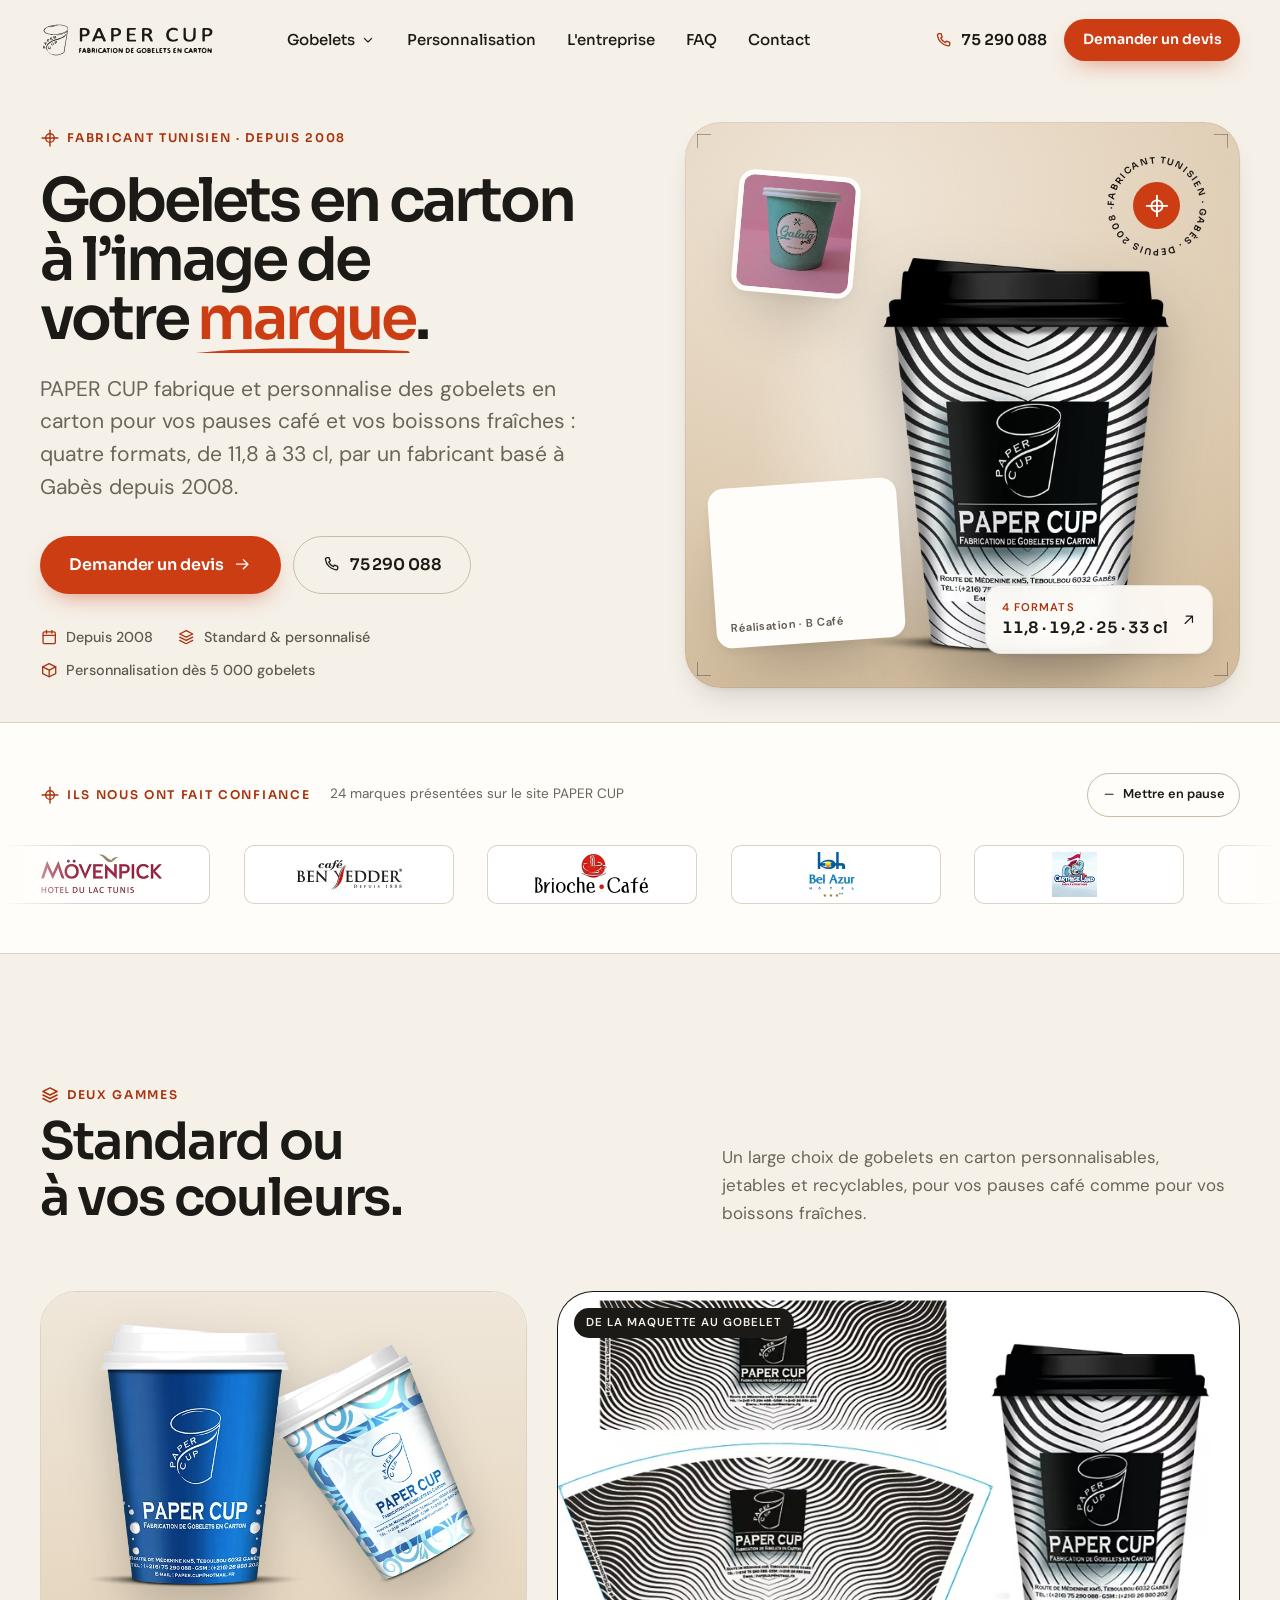
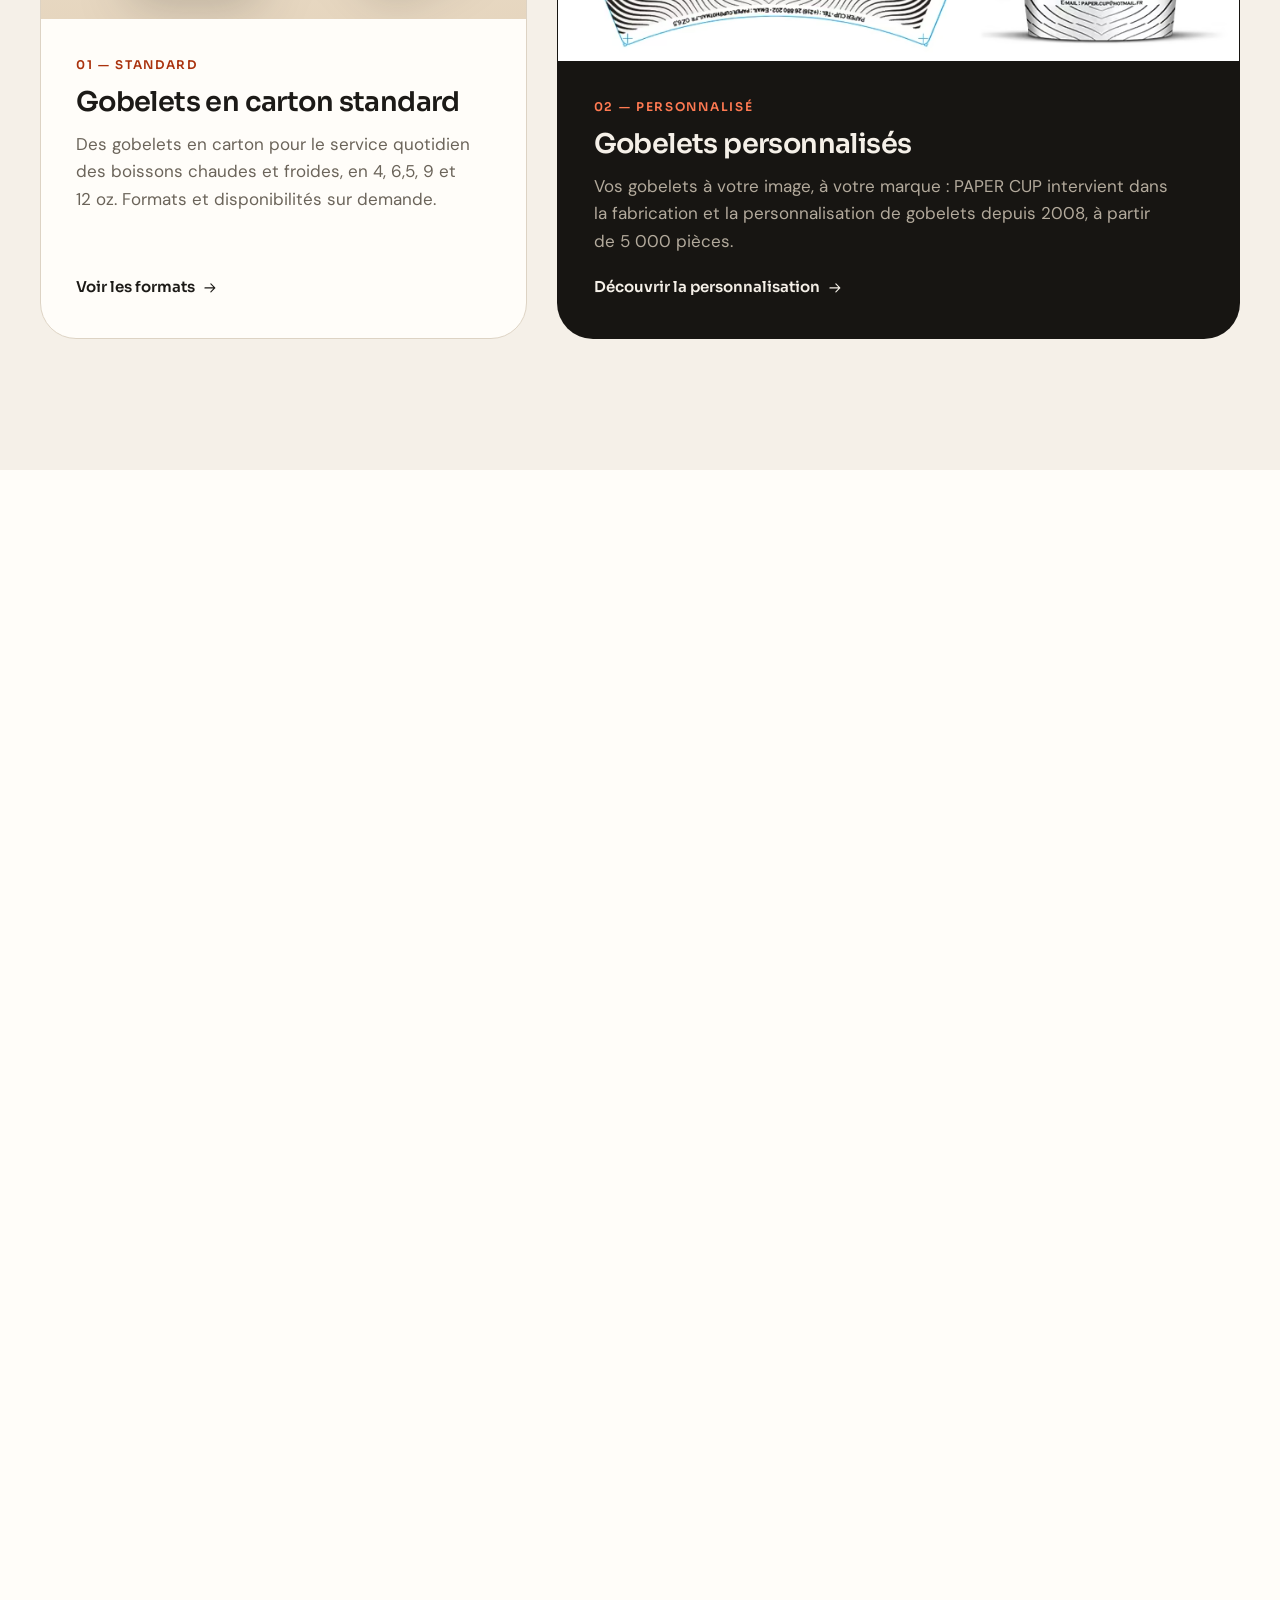
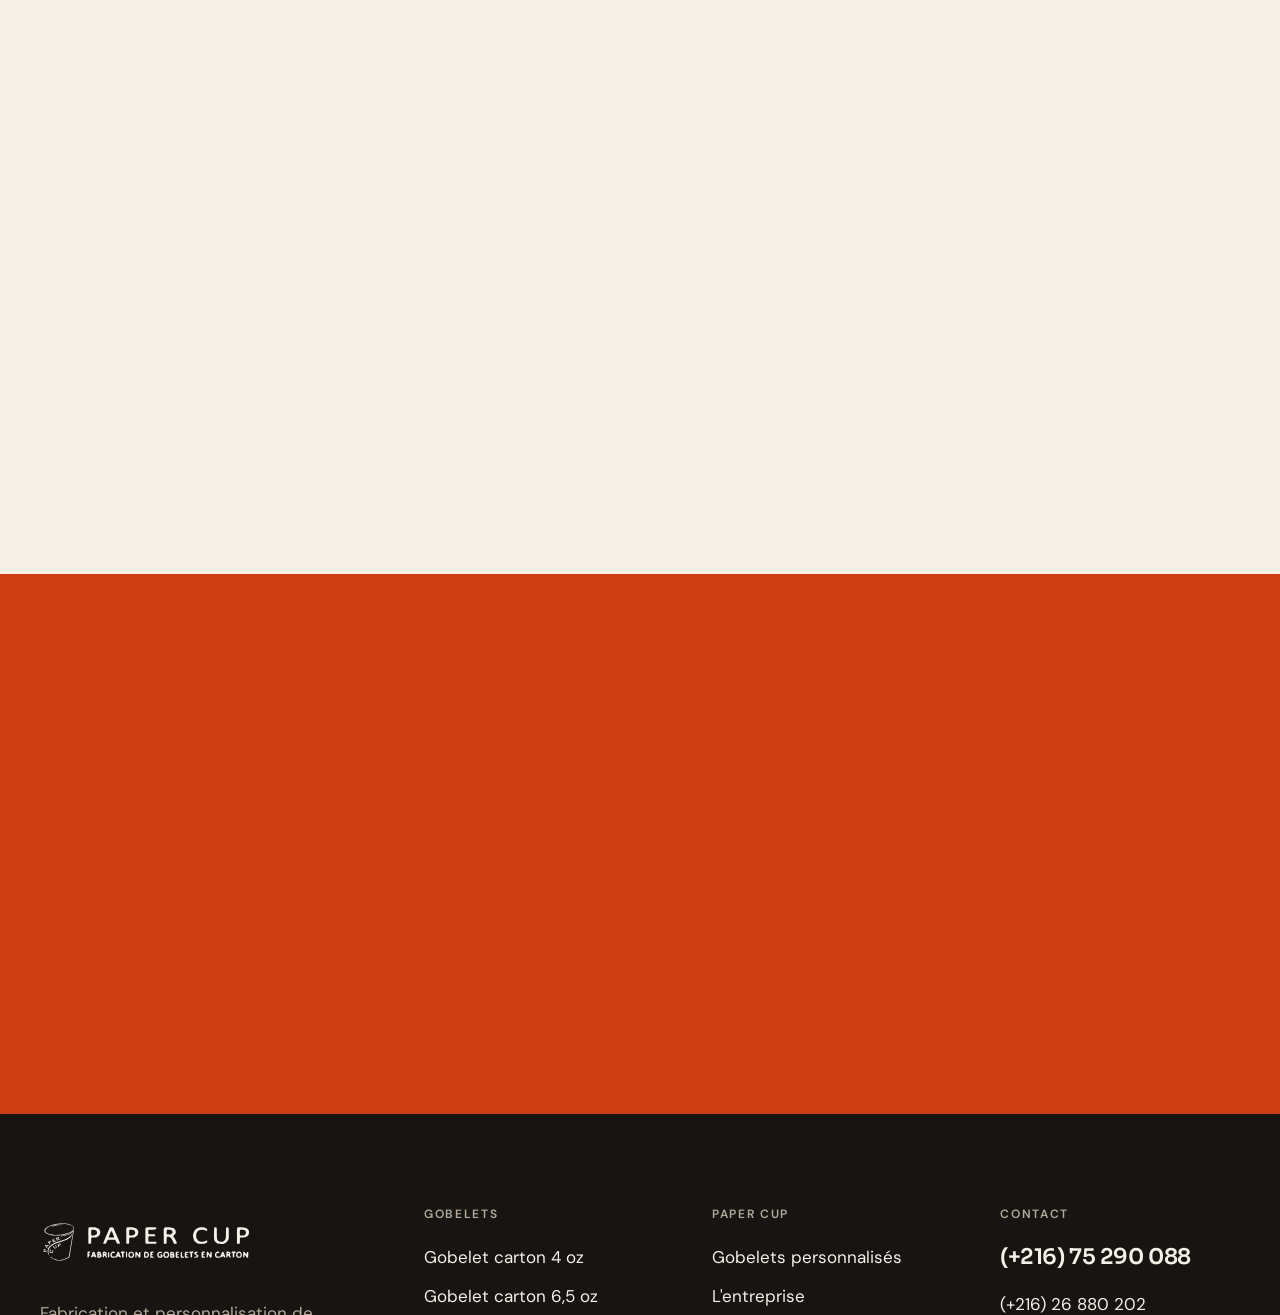
==== docs/themes/v0/index.html @ ad50f402 "Add PAPER CUP premium HTML theme v0 (docs/themes/v0) Complete redesign of papercup.com.tn as a light" ====
<!doctype html>
<html lang="fr" dir="ltr">
  <head>
    <meta charset="utf-8" />
    <meta name="viewport" content="width=device-width, initial-scale=1, viewport-fit=cover" />
    <title>Gobelets en carton personnalisés en Tunisie | PAPER CUP</title>
    <meta
      name="description"
      content="Fabricant tunisien depuis 2008, PAPER CUP produit à Gabès des gobelets en carton standard et personnalisés, de 11,8 à 33 cl. Personnalisation dès 5 000 gobelets."
    />
    <meta name="robots" content="index, follow, max-image-preview:large" />
    <link rel="canonical" href="https://www.papercup.com.tn/" />
    <meta name="theme-color" content="#F5F0E8" />
    <meta name="format-detection" content="telephone=no" />
    <link rel="preload" href="assets/fonts/sora-latin-wght-normal.woff2" as="font" type="font/woff2" crossorigin />
    <link rel="stylesheet" href="assets/css/theme.bundle.css?v=1.0.0" />
    <script>
      document.documentElement.classList.add("js");
    </script>
    <script src="assets/js/theme.bundle.js?v=1.0.0" defer></script>
    <link rel="icon" href="assets/images/favicon.svg" type="image/svg+xml" />
    <link rel="icon" href="assets/images/favicon-32.png" sizes="32x32" type="image/png" />
    <link rel="apple-touch-icon" href="assets/images/apple-touch-icon.png" />
    <link rel="manifest" href="site.webmanifest" />
    <meta property="og:type" content="website" />
    <meta property="og:site_name" content="PAPER CUP" />
    <meta property="og:locale" content="fr_TN" />
    <meta property="og:title" content="PAPER CUP — Gobelets en carton standard et personnalisés, Gabès" />
    <meta
      property="og:description"
      content="Fabricant tunisien depuis 2008, PAPER CUP produit à Gabès des gobelets en carton standard et personnalisés, de 11,8 à 33 cl. Personnalisation dès 5 000 gobelets."
    />
    <meta property="og:url" content="https://www.papercup.com.tn/" />
    <meta property="og:image" content="https://www.papercup.com.tn/assets/images/og-image.jpg" />
    <meta property="og:image:width" content="1200" />
    <meta property="og:image:height" content="630" />
    <meta property="og:image:alt" content="Gobelets en carton PAPER CUP, du 4 au 12 oz, illustrés à l'échelle" />
    <meta name="twitter:card" content="summary_large_image" />
    <meta name="twitter:title" content="PAPER CUP — Gobelets en carton standard et personnalisés, Gabès" />
    <meta
      name="twitter:description"
      content="Fabricant tunisien depuis 2008, PAPER CUP produit à Gabès des gobelets en carton standard et personnalisés, de 11,8 à 33 cl. Personnalisation dès 5 000 gobelets."
    />
    <meta name="twitter:image" content="https://www.papercup.com.tn/assets/images/og-image.jpg" />
    <script type="application/ld+json">
      {
        "@context": "https://schema.org",
        "@graph": [
          {
            "@type": "Organization",
            "@id": "https://www.papercup.com.tn/#organization",
            "name": "PAPER CUP",
            "alternateName": "PAPER CUP Gobelets Tunisie",
            "url": "https://www.papercup.com.tn/",
            "description": "Fabricant tunisien de gobelets en carton standard et personnalisés, basé à Gabès, actif depuis 2008.",
            "foundingDate": "2008",
            "logo": "https://www.papercup.com.tn/assets/images/brand/logo-papercup-512.png",
            "image": "https://www.papercup.com.tn/assets/images/og-image.jpg",
            "telephone": "+216 75 290 088",
            "faxNumber": "+216 75 290 089",
            "email": "paper.cup@hotmail.fr",
            "address": {
              "@type": "PostalAddress",
              "streetAddress": "Route de Medenine, km 5, Teboulbou",
              "postalCode": "6032",
              "addressLocality": "Gabès",
              "addressCountry": "TN"
            },
            "contactPoint": [
              { "@type": "ContactPoint", "telephone": "+216 75 290 088", "contactType": "sales" },
              { "@type": "ContactPoint", "telephone": "+216 26 880 202", "contactType": "sales" }
            ],
            "sameAs": ["https://www.facebook.com/papercuptunisie/"]
          },
          {
            "@type": "WebSite",
            "@id": "https://www.papercup.com.tn/#website",
            "url": "https://www.papercup.com.tn/",
            "name": "PAPER CUP",
            "inLanguage": "fr",
            "publisher": { "@id": "https://www.papercup.com.tn/#organization" }
          },
          {
            "@type": "WebPage",
            "@id": "https://www.papercup.com.tn/#webpage",
            "url": "https://www.papercup.com.tn/",
            "name": "Gobelets en carton personnalisés en Tunisie | PAPER CUP",
            "description": "Fabricant tunisien depuis 2008, PAPER CUP produit à Gabès des gobelets en carton standard et personnalisés, de 11,8 à 33 cl. Personnalisation dès 5 000 gobelets.",
            "inLanguage": "fr",
            "isPartOf": { "@id": "https://www.papercup.com.tn/#website" },
            "about": { "@id": "https://www.papercup.com.tn/#organization" }
          }
        ]
      }
    </script>
    <link
      rel="preload"
      as="image"
      type="image/avif"
      href="assets/images/hero/gobelet-paper-cup-720.avif"
      imagesrcset="assets/images/hero/gobelet-paper-cup-440.avif 440w, assets/images/hero/gobelet-paper-cup-720.avif 720w, assets/images/hero/gobelet-paper-cup-1040.avif 1040w"
      imagesizes="(min-width: 1280px) 440px, (min-width: 1024px) 34vw, 62vw"
      fetchpriority="high"
    />
  </head>
  <body class="page-home">
    <svg class="svg-defs" width="0" height="0" aria-hidden="true" focusable="false">
      <defs>
        <linearGradient id="pc-shade" x1="0" x2="1" y1="0" y2="0">
          <stop offset="0" stop-color="#1C1A17" stop-opacity=".22" />
          <stop offset=".12" stop-color="#1C1A17" stop-opacity=".04" />
          <stop offset=".26" stop-color="#FFFFFF" stop-opacity=".42" />
          <stop offset=".4" stop-color="#FFFFFF" stop-opacity="0" />
          <stop offset=".72" stop-color="#1C1A17" stop-opacity=".05" />
          <stop offset="1" stop-color="#1C1A17" stop-opacity=".3" />
        </linearGradient>
        <linearGradient id="pc-inner" x1="0" x2="0" y1="0" y2="1">
          <stop offset="0" stop-color="#C9BDA9" />
          <stop offset=".55" stop-color="#E4DACB" />
          <stop offset="1" stop-color="#F3EDE3" />
        </linearGradient>
        <radialGradient id="pc-shadow">
          <stop offset="0" stop-color="#1C1A17" stop-opacity=".34" />
          <stop offset=".55" stop-color="#1C1A17" stop-opacity=".12" />
          <stop offset="1" stop-color="#1C1A17" stop-opacity="0" />
        </radialGradient>
      </defs>
      <symbol
        id="i-phone"
        viewBox="0 0 24 24"
        fill="none"
        stroke="currentColor"
        stroke-width="1.7"
        stroke-linecap="round"
        stroke-linejoin="round"
      >
        <path
          d="M6.6 3.5h2.6l1.6 4.3-2 1.3a10.6 10.6 0 0 0 6.1 6.1l1.3-2 4.3 1.6v2.6a2.1 2.1 0 0 1-2.2 2.1A16.4 16.4 0 0 1 4.5 5.7a2.1 2.1 0 0 1 2.1-2.2z"
        />
      </symbol>
      <symbol
        id="i-arrow-right"
        viewBox="0 0 24 24"
        fill="none"
        stroke="currentColor"
        stroke-width="1.7"
        stroke-linecap="round"
        stroke-linejoin="round"
      >
        <path d="M4.5 12h15M13.5 6l6 6-6 6" />
      </symbol>
      <symbol
        id="i-arrow-up-right"
        viewBox="0 0 24 24"
        fill="none"
        stroke="currentColor"
        stroke-width="1.7"
        stroke-linecap="round"
        stroke-linejoin="round"
      >
        <path d="M7 17 17 7M8.5 7H17v8.5" />
      </symbol>
      <symbol
        id="i-chevron-down"
        viewBox="0 0 24 24"
        fill="none"
        stroke="currentColor"
        stroke-width="1.7"
        stroke-linecap="round"
        stroke-linejoin="round"
      >
        <path d="m6.5 9.5 5.5 5.5 5.5-5.5" />
      </symbol>
      <symbol
        id="i-menu"
        viewBox="0 0 24 24"
        fill="none"
        stroke="currentColor"
        stroke-width="1.7"
        stroke-linecap="round"
        stroke-linejoin="round"
      >
        <path d="M4 7.5h16M4 12h16M4 16.5h10" />
      </symbol>
      <symbol
        id="i-close"
        viewBox="0 0 24 24"
        fill="none"
        stroke="currentColor"
        stroke-width="1.7"
        stroke-linecap="round"
        stroke-linejoin="round"
      >
        <path d="M6 6l12 12M18 6 6 18" />
      </symbol>
      <symbol
        id="i-map-pin"
        viewBox="0 0 24 24"
        fill="none"
        stroke="currentColor"
        stroke-width="1.7"
        stroke-linecap="round"
        stroke-linejoin="round"
      >
        <path d="M12 21s-6.8-6-6.8-11.2a6.8 6.8 0 0 1 13.6 0C18.8 15 12 21 12 21z" />
        <circle cx="12" cy="9.8" r="2.4" />
      </symbol>
      <symbol
        id="i-facebook"
        viewBox="0 0 24 24"
        fill="none"
        stroke="currentColor"
        stroke-width="1.7"
        stroke-linecap="round"
        stroke-linejoin="round"
      >
        <path
          d="M14.2 21v-7.6h2.6l.4-3.1h-3V8.4c0-.9.3-1.5 1.6-1.5h1.6V4.1a21 21 0 0 0-2.4-.1c-2.3 0-3.9 1.4-3.9 4v2.3H8.5v3.1h2.6V21"
        />
      </symbol>
      <symbol
        id="i-cup-hot"
        viewBox="0 0 24 24"
        fill="none"
        stroke="currentColor"
        stroke-width="1.7"
        stroke-linecap="round"
        stroke-linejoin="round"
      >
        <path d="M5.5 9h13l-1.6 10.8a1.4 1.4 0 0 1-1.4 1.2h-7a1.4 1.4 0 0 1-1.4-1.2z" />
        <path d="M4.5 9h15" />
        <path d="M10 2.8c-.8.8.8 1.7 0 2.6M14 2.8c-.8.8.8 1.7 0 2.6" />
      </symbol>
      <symbol
        id="i-cup-cold"
        viewBox="0 0 24 24"
        fill="none"
        stroke="currentColor"
        stroke-width="1.7"
        stroke-linecap="round"
        stroke-linejoin="round"
      >
        <path d="M5.5 8h13l-1.6 11.8a1.4 1.4 0 0 1-1.4 1.2h-7a1.4 1.4 0 0 1-1.4-1.2z" />
        <path d="M4.5 8h15M13 8l1.6-5.5h3" />
        <path d="M9.5 13.5h2.5v2.5H9.5zM12.8 15.8h2v2h-2z" />
      </symbol>
      <symbol
        id="i-ruler"
        viewBox="0 0 24 24"
        fill="none"
        stroke="currentColor"
        stroke-width="1.7"
        stroke-linecap="round"
        stroke-linejoin="round"
      >
        <path d="m3.5 15.8 12.3-12.3 4.7 4.7L8.2 20.5z" />
        <path d="m7.6 11.7 1.8 1.8M10.4 8.9l1.2 1.2M13.2 6.1l1.8 1.8" />
      </symbol>
      <symbol
        id="i-box"
        viewBox="0 0 24 24"
        fill="none"
        stroke="currentColor"
        stroke-width="1.7"
        stroke-linecap="round"
        stroke-linejoin="round"
      >
        <path d="M3.5 7.6 12 3.4l8.5 4.2v8.8L12 20.6l-8.5-4.2z" />
        <path d="M3.5 7.6 12 11.8l8.5-4.2M12 11.8v8.8" />
      </symbol>
      <symbol
        id="i-palette"
        viewBox="0 0 24 24"
        fill="none"
        stroke="currentColor"
        stroke-width="1.7"
        stroke-linecap="round"
        stroke-linejoin="round"
      >
        <path
          d="M12 3.4a8.6 8.6 0 1 0 0 17.2c1 0 1.5-.6 1.5-1.4 0-.4-.2-.8-.5-1.1a1.5 1.5 0 0 1 1.1-2.5h1.8a4.7 4.7 0 0 0 4.7-4.7c0-4.2-3.8-7.5-8.6-7.5z"
        />
        <circle cx="7.7" cy="11.2" r="1" />
        <circle cx="10.2" cy="7.6" r="1" />
        <circle cx="14.6" cy="7.8" r="1" />
      </symbol>
      <symbol
        id="i-check"
        viewBox="0 0 24 24"
        fill="none"
        stroke="currentColor"
        stroke-width="1.7"
        stroke-linecap="round"
        stroke-linejoin="round"
      >
        <path d="m5 12.5 4.6 4.5L19 7.5" />
      </symbol>
      <symbol
        id="i-plus"
        viewBox="0 0 24 24"
        fill="none"
        stroke="currentColor"
        stroke-width="1.7"
        stroke-linecap="round"
        stroke-linejoin="round"
      >
        <path d="M12 5.5v13M5.5 12h13" />
      </symbol>
      <symbol
        id="i-minus"
        viewBox="0 0 24 24"
        fill="none"
        stroke="currentColor"
        stroke-width="1.7"
        stroke-linecap="round"
        stroke-linejoin="round"
      >
        <path d="M5.5 12h13" />
      </symbol>
      <symbol
        id="i-copy"
        viewBox="0 0 24 24"
        fill="none"
        stroke="currentColor"
        stroke-width="1.7"
        stroke-linecap="round"
        stroke-linejoin="round"
      >
        <rect x="8.5" y="8.5" width="11" height="11" rx="2" />
        <path d="M15.5 8.5V6.4a1.9 1.9 0 0 0-1.9-1.9H6.4a1.9 1.9 0 0 0-1.9 1.9v7.2a1.9 1.9 0 0 0 1.9 1.9h2.1" />
      </symbol>
      <symbol
        id="i-factory"
        viewBox="0 0 24 24"
        fill="none"
        stroke="currentColor"
        stroke-width="1.7"
        stroke-linecap="round"
        stroke-linejoin="round"
      >
        <path d="M3.5 20.5V10l5 3v-3l5 3V6.5l7-3v17z" />
        <path d="M7 17h1.5M11.5 17H13M16 17h1.5" />
      </symbol>
      <symbol
        id="i-calendar"
        viewBox="0 0 24 24"
        fill="none"
        stroke="currentColor"
        stroke-width="1.7"
        stroke-linecap="round"
        stroke-linejoin="round"
      >
        <rect x="4" y="5" width="16" height="15.5" rx="2" />
        <path d="M4 9.5h16M8.5 3v4M15.5 3v4" />
      </symbol>
      <symbol
        id="i-leaf"
        viewBox="0 0 24 24"
        fill="none"
        stroke="currentColor"
        stroke-width="1.7"
        stroke-linecap="round"
        stroke-linejoin="round"
      >
        <path d="M5.5 19C5.5 10.6 10.3 5.6 19.5 4.5c-.7 9.9-5.7 14.8-13.6 14.6z" />
        <path d="M5.5 19c2.6-3.9 5.6-6.4 9-7.8" />
      </symbol>
      <symbol
        id="i-layers"
        viewBox="0 0 24 24"
        fill="none"
        stroke="currentColor"
        stroke-width="1.7"
        stroke-linecap="round"
        stroke-linejoin="round"
      >
        <path d="m12 3.5 8.5 4.3L12 12 3.5 7.8z" />
        <path d="m3.5 12 8.5 4.2 8.5-4.2M3.5 16.2l8.5 4.3 8.5-4.3" />
      </symbol>
      <symbol
        id="i-clipboard"
        viewBox="0 0 24 24"
        fill="none"
        stroke="currentColor"
        stroke-width="1.7"
        stroke-linecap="round"
        stroke-linejoin="round"
      >
        <rect x="5" y="4.5" width="14" height="16" rx="2" />
        <path d="M9 4.5V3.6c0-.3.3-.6.6-.6h4.8c.3 0 .6.3.6.6v.9M8.5 10h7M8.5 13.5h7M8.5 17h4" />
      </symbol>
      <symbol
        id="i-register"
        viewBox="0 0 24 24"
        fill="none"
        stroke="currentColor"
        stroke-width="1.7"
        stroke-linecap="round"
        stroke-linejoin="round"
      >
        <circle cx="12" cy="12" r="5.2" />
        <path d="M12 2.5v19M2.5 12h19" />
      </symbol>
      <symbol
        id="i-info"
        viewBox="0 0 24 24"
        fill="none"
        stroke="currentColor"
        stroke-width="1.7"
        stroke-linecap="round"
        stroke-linejoin="round"
      >
        <circle cx="12" cy="12" r="8.5" />
        <path d="M12 11v5.5M12 7.6v.2" />
      </symbol>
      <symbol
        id="i-mail"
        viewBox="0 0 24 24"
        fill="none"
        stroke="currentColor"
        stroke-width="1.7"
        stroke-linecap="round"
        stroke-linejoin="round"
      >
        <rect x="3.5" y="5.5" width="17" height="13" rx="2" />
        <path d="m4 7 8 6 8-6" />
      </symbol>
      <symbol
        id="i-printer"
        viewBox="0 0 24 24"
        fill="none"
        stroke="currentColor"
        stroke-width="1.7"
        stroke-linecap="round"
        stroke-linejoin="round"
      >
        <path d="M7 9V3.5h10V9" />
        <rect x="3.5" y="9" width="17" height="7.5" rx="2" />
        <path d="M7 14h10v6.5H7z" />
      </symbol>
      <symbol
        id="i-alert"
        viewBox="0 0 24 24"
        fill="none"
        stroke="currentColor"
        stroke-width="1.7"
        stroke-linecap="round"
        stroke-linejoin="round"
      >
        <path d="M12 4 21 19.5H3z" />
        <path d="M12 10v4.5M12 17.2v.2" />
      </symbol>
    </svg>
    <a class="skip-link" href="#contenu">Aller au contenu</a>
    <header class="site-header" data-header>
      <div class="container site-header__inner">
        <a class="brand" href="index.html">
          <img
            class="brand__logo"
            src="assets/images/brand/logo-papercup.svg"
            width="230"
            height="50"
            alt="PAPER CUP, fabrication de gobelets en carton — accueil"
          />
        </a>
        <nav class="nav" aria-label="Navigation principale">
          <ul class="nav__list" role="list">
            <li class="nav__item--mega" data-mega>
              <button
                class="nav__link nav__trigger"
                type="button"
                aria-expanded="false"
                aria-controls="mega-gobelets"
                data-mega-trigger
              >
                Gobelets
                <svg class="icon nav__chevron" width="24" height="24" aria-hidden="true" focusable="false">
                  <use href="#i-chevron-down" />
                </svg>
              </button>
              <div class="mega" id="mega-gobelets" data-mega-panel hidden>
                <div class="mega__inner">
                  <div class="mega__intro">
                    <p class="eyebrow">La gamme</p>
                    <p class="mega__title">Quatre formats de gobelets en carton, standard ou personnalisés.</p>
                    <a class="link-arrow" href="produits.html"
                      >Voir toute la gamme
                      <svg class="icon" width="24" height="24" aria-hidden="true" focusable="false">
                        <use href="#i-arrow-right" /></svg
                    ></a>
                    <a class="link-arrow" href="produits.html#comparatif"
                      >Comparer les formats
                      <svg class="icon" width="24" height="24" aria-hidden="true" focusable="false">
                        <use href="#i-arrow-right" /></svg
                    ></a>
                    <a class="link-arrow" href="produits.html#accessoires"
                      >Couvercles &amp; agitateurs
                      <svg class="icon" width="24" height="24" aria-hidden="true" focusable="false">
                        <use href="#i-arrow-right" /></svg
                    ></a>
                  </div>
                  <ul class="mega__list" role="list">
                    <li>
                      <a class="mega__item" href="produits/gobelet-carton-4-oz.html">
                        <span class="mega__cup"
                          ><svg
                            class="cup cup--plain"
                            viewBox="0 0 50.44 100.71"
                            width="50.44"
                            height="100.71"
                            aria-hidden="true"
                            focusable="false"
                          >
                            <ellipse
                              class="cup__shadow"
                              cx="25.22"
                              cy="84.76"
                              rx="30.96"
                              ry="7.64"
                              fill="url(#pc-shadow)"
                            />
                            <clipPath id="cl-mm-4oz">
                              <path
                                d="M6 45.32L10.96 83.76A14.26 2.42 0 0 0 39.48 83.76L44.44 45.32A19.22 3.27 0 0 1 6 45.32Z"
                              />
                            </clipPath>
                            <g class="cup__body">
                              <path
                                d="M6 45.32L10.96 83.76A14.26 2.42 0 0 0 39.48 83.76L44.44 45.32A19.22 3.27 0 0 1 6 45.32Z"
                                fill="#FBF8F2"
                              />
                              <g clip-path="url(#cl-mm-4oz)">
                                <rect x="4" y="42.05" width="42.44" height="46.13" fill="url(#pc-shade)" />
                              </g>
                              <path
                                d="M6 45.32L10.96 83.76A14.26 2.42 0 0 0 39.48 83.76L44.44 45.32A19.22 3.27 0 0 1 6 45.32Z"
                                fill="none"
                                stroke="rgba(28,26,23,.16)"
                                stroke-width="1"
                              />
                            </g>
                            <ellipse
                              class="cup__inner"
                              cx="25.22"
                              cy="45.32"
                              rx="19.22"
                              ry="3.27"
                              fill="url(#pc-inner)"
                            />
                            <ellipse
                              cx="25.22"
                              cy="45.32"
                              rx="19.22"
                              ry="3.27"
                              fill="none"
                              stroke="#FFFDF9"
                              stroke-width="2.2"
                            />
                            <ellipse
                              cx="25.22"
                              cy="45.32"
                              rx="20.32"
                              ry="4.37"
                              fill="none"
                              stroke="rgba(28,26,23,.22)"
                              stroke-width=".8"
                            /></svg
                        ></span>
                        <span class="mega__text"><strong>4 oz</strong><span>11,8 cl · 62 mm</span></span>
                      </a>
                    </li>
                    <li>
                      <a class="mega__item" href="produits/gobelet-carton-6-5-oz.html">
                        <span class="mega__cup"
                          ><svg
                            class="cup cup--plain"
                            viewBox="0 0 56.64 100.71"
                            width="56.64"
                            height="100.71"
                            aria-hidden="true"
                            focusable="false"
                          >
                            <ellipse
                              class="cup__shadow"
                              cx="28.32"
                              cy="84.76"
                              rx="32.58"
                              ry="7.87"
                              fill="url(#pc-shadow)"
                            />
                            <clipPath id="cl-mm-6-5oz">
                              <path
                                d="M6 38.5L13.13 83.76A15.19 2.58 0 0 0 43.51 83.76L50.64 38.5A22.32 3.79 0 0 1 6 38.5Z"
                              />
                            </clipPath>
                            <g class="cup__body">
                              <path
                                d="M6 38.5L13.13 83.76A15.19 2.58 0 0 0 43.51 83.76L50.64 38.5A22.32 3.79 0 0 1 6 38.5Z"
                                fill="#FBF8F2"
                              />
                              <g clip-path="url(#cl-mm-6-5oz)">
                                <rect x="4" y="34.71" width="48.64" height="53.64" fill="url(#pc-shade)" />
                              </g>
                              <path
                                d="M6 38.5L13.13 83.76A15.19 2.58 0 0 0 43.51 83.76L50.64 38.5A22.32 3.79 0 0 1 6 38.5Z"
                                fill="none"
                                stroke="rgba(28,26,23,.16)"
                                stroke-width="1"
                              />
                            </g>
                            <ellipse
                              class="cup__inner"
                              cx="28.32"
                              cy="38.5"
                              rx="22.32"
                              ry="3.79"
                              fill="url(#pc-inner)"
                            />
                            <ellipse
                              cx="28.32"
                              cy="38.5"
                              rx="22.32"
                              ry="3.79"
                              fill="none"
                              stroke="#FFFDF9"
                              stroke-width="2.2"
                            />
                            <ellipse
                              cx="28.32"
                              cy="38.5"
                              rx="23.42"
                              ry="4.89"
                              fill="none"
                              stroke="rgba(28,26,23,.22)"
                              stroke-width=".8"
                            /></svg
                        ></span>
                        <span class="mega__text"><strong>6,5 oz</strong><span>19,2 cl · 73 mm</span></span>
                      </a>
                    </li>
                    <li>
                      <a class="mega__item" href="produits/gobelet-carton-9-oz.html">
                        <span class="mega__cup"
                          ><svg
                            class="cup cup--plain"
                            viewBox="0 0 60.36 100.71"
                            width="60.36"
                            height="100.71"
                            aria-hidden="true"
                            focusable="false"
                          >
                            <ellipse
                              class="cup__shadow"
                              cx="30.18"
                              cy="84.76"
                              rx="36.38"
                              ry="8.43"
                              fill="url(#pc-shadow)"
                            />
                            <clipPath id="cl-mm-9oz">
                              <path
                                d="M6 25.48L12.82 83.76A17.36 2.95 0 0 0 47.54 83.76L54.36 25.48A24.18 4.11 0 0 1 6 25.48Z"
                              />
                            </clipPath>
                            <g class="cup__body">
                              <path
                                d="M6 25.48L12.82 83.76A17.36 2.95 0 0 0 47.54 83.76L54.36 25.48A24.18 4.11 0 0 1 6 25.48Z"
                                fill="#FBF8F2"
                              />
                              <g clip-path="url(#cl-mm-9oz)">
                                <rect x="4" y="21.37" width="52.36" height="67.34" fill="url(#pc-shade)" />
                              </g>
                              <path
                                d="M6 25.48L12.82 83.76A17.36 2.95 0 0 0 47.54 83.76L54.36 25.48A24.18 4.11 0 0 1 6 25.48Z"
                                fill="none"
                                stroke="rgba(28,26,23,.16)"
                                stroke-width="1"
                              />
                            </g>
                            <ellipse
                              class="cup__inner"
                              cx="30.18"
                              cy="25.48"
                              rx="24.18"
                              ry="4.11"
                              fill="url(#pc-inner)"
                            />
                            <ellipse
                              cx="30.18"
                              cy="25.48"
                              rx="24.18"
                              ry="4.11"
                              fill="none"
                              stroke="#FFFDF9"
                              stroke-width="2.2"
                            />
                            <ellipse
                              cx="30.18"
                              cy="25.48"
                              rx="25.28"
                              ry="5.21"
                              fill="none"
                              stroke="rgba(28,26,23,.22)"
                              stroke-width=".8"
                            /></svg
                        ></span>
                        <span class="mega__text"><strong>9 oz</strong><span>25 cl · 94 mm</span></span>
                      </a>
                    </li>
                    <li>
                      <a class="mega__item" href="produits/gobelet-carton-12-oz.html">
                        <span class="mega__cup"
                          ><svg
                            class="cup cup--plain"
                            viewBox="0 0 61.6 100.71"
                            width="61.6"
                            height="100.71"
                            aria-hidden="true"
                            focusable="false"
                          >
                            <ellipse
                              class="cup__shadow"
                              cx="30.8"
                              cy="84.76"
                              rx="33.67"
                              ry="8.03"
                              fill="url(#pc-shadow)"
                            />
                            <clipPath id="cl-mm-12oz">
                              <path
                                d="M6 11.22L14.99 83.76A15.81 2.69 0 0 0 46.61 83.76L55.6 11.22A24.8 4.22 0 0 1 6 11.22Z"
                              />
                            </clipPath>
                            <g class="cup__body">
                              <path
                                d="M6 11.22L14.99 83.76A15.81 2.69 0 0 0 46.61 83.76L55.6 11.22A24.8 4.22 0 0 1 6 11.22Z"
                                fill="#FBF8F2"
                              />
                              <g clip-path="url(#cl-mm-12oz)">
                                <rect x="4" y="7" width="53.6" height="81.44" fill="url(#pc-shade)" />
                              </g>
                              <path
                                d="M6 11.22L14.99 83.76A15.81 2.69 0 0 0 46.61 83.76L55.6 11.22A24.8 4.22 0 0 1 6 11.22Z"
                                fill="none"
                                stroke="rgba(28,26,23,.16)"
                                stroke-width="1"
                              />
                            </g>
                            <ellipse
                              class="cup__inner"
                              cx="30.8"
                              cy="11.22"
                              rx="24.8"
                              ry="4.22"
                              fill="url(#pc-inner)"
                            />
                            <ellipse
                              cx="30.8"
                              cy="11.22"
                              rx="24.8"
                              ry="4.22"
                              fill="none"
                              stroke="#FFFDF9"
                              stroke-width="2.2"
                            />
                            <ellipse
                              cx="30.8"
                              cy="11.22"
                              rx="25.9"
                              ry="5.32"
                              fill="none"
                              stroke="rgba(28,26,23,.22)"
                              stroke-width=".8"
                            /></svg
                        ></span>
                        <span class="mega__text"><strong>12 oz</strong><span>33 cl · 117 mm</span></span>
                      </a>
                    </li>
                  </ul>
                </div>
              </div>
            </li>
            <li><a class="nav__link" href="personnalisation.html">Personnalisation</a></li>
            <li><a class="nav__link" href="entreprise.html">L'entreprise</a></li>
            <li><a class="nav__link" href="faq.html">FAQ</a></li>
            <li><a class="nav__link" href="contact.html">Contact</a></li>
          </ul>
        </nav>
        <div class="site-header__actions">
          <a class="header-phone" href="tel:+21675290088" aria-label="Appeler PAPER CUP au (+216) 75 290 088"
            ><svg class="icon" width="24" height="24" aria-hidden="true" focusable="false"><use href="#i-phone" /></svg
            ><span>75 290 088</span></a
          >
          <a class="btn btn--accent btn--sm header-cta" href="contact.html#devis">Demander un devis</a>
          <button class="menu-toggle" type="button" aria-expanded="false" aria-controls="menu-mobile" data-menu-toggle>
            <span class="menu-toggle__bars" aria-hidden="true"><span></span><span></span><span></span></span>
            <span class="visually-hidden" data-menu-label>Ouvrir le menu</span>
          </button>
        </div>
      </div>
    </header>
    <div class="mobile-menu" id="menu-mobile" data-menu hidden>
      <div class="mobile-menu__inner">
        <nav aria-label="Navigation mobile">
          <p class="mobile-menu__label">Gobelets</p>
          <ul class="mobile-menu__formats" role="list">
            <li>
              <a href="produits/gobelet-carton-4-oz.html"
                ><span class="mobile-menu__cup"
                  ><svg
                    class="cup cup--plain"
                    viewBox="0 0 43 85.28"
                    width="43"
                    height="85.28"
                    aria-hidden="true"
                    focusable="false"
                  >
                    <ellipse class="cup__shadow" cx="21.5" cy="69.9" rx="26.13" ry="6.93" fill="url(#pc-shadow)" />
                    <clipPath id="cl-mo-4oz">
                      <path d="M6 37.9L10 68.9A11.5 1.96 0 0 0 33 68.9L37 37.9A15.5 2.64 0 0 1 6 37.9Z" />
                    </clipPath>
                    <g class="cup__body">
                      <path
                        d="M6 37.9L10 68.9A11.5 1.96 0 0 0 33 68.9L37 37.9A15.5 2.64 0 0 1 6 37.9Z"
                        fill="#FBF8F2"
                      />
                      <g clip-path="url(#cl-mo-4oz)">
                        <rect x="4" y="35.27" width="35" height="37.59" fill="url(#pc-shade)" />
                      </g>
                      <path
                        d="M6 37.9L10 68.9A11.5 1.96 0 0 0 33 68.9L37 37.9A15.5 2.64 0 0 1 6 37.9Z"
                        fill="none"
                        stroke="rgba(28,26,23,.16)"
                        stroke-width="1"
                      />
                    </g>
                    <ellipse class="cup__inner" cx="21.5" cy="37.9" rx="15.5" ry="2.64" fill="url(#pc-inner)" />
                    <ellipse cx="21.5" cy="37.9" rx="15.5" ry="2.64" fill="none" stroke="#FFFDF9" stroke-width="2.2" />
                    <ellipse
                      cx="21.5"
                      cy="37.9"
                      rx="16.6"
                      ry="3.74"
                      fill="none"
                      stroke="rgba(28,26,23,.22)"
                      stroke-width=".8"
                    /></svg></span
                >4 oz</a
              >
            </li>
            <li>
              <a href="produits/gobelet-carton-6-5-oz.html"
                ><span class="mobile-menu__cup"
                  ><svg
                    class="cup cup--plain"
                    viewBox="0 0 48 85.28"
                    width="48"
                    height="85.28"
                    aria-hidden="true"
                    focusable="false"
                  >
                    <ellipse class="cup__shadow" cx="24" cy="69.9" rx="27.44" ry="7.12" fill="url(#pc-shadow)" />
                    <clipPath id="cl-mo-6-5oz">
                      <path d="M6 32.4L11.75 68.9A12.25 2.08 0 0 0 36.25 68.9L42 32.4A18 3.06 0 0 1 6 32.4Z" />
                    </clipPath>
                    <g class="cup__body">
                      <path
                        d="M6 32.4L11.75 68.9A12.25 2.08 0 0 0 36.25 68.9L42 32.4A18 3.06 0 0 1 6 32.4Z"
                        fill="#FBF8F2"
                      />
                      <g clip-path="url(#cl-mo-6-5oz)">
                        <rect x="4" y="29.34" width="40" height="43.64" fill="url(#pc-shade)" />
                      </g>
                      <path
                        d="M6 32.4L11.75 68.9A12.25 2.08 0 0 0 36.25 68.9L42 32.4A18 3.06 0 0 1 6 32.4Z"
                        fill="none"
                        stroke="rgba(28,26,23,.16)"
                        stroke-width="1"
                      />
                    </g>
                    <ellipse class="cup__inner" cx="24" cy="32.4" rx="18" ry="3.06" fill="url(#pc-inner)" />
                    <ellipse cx="24" cy="32.4" rx="18" ry="3.06" fill="none" stroke="#FFFDF9" stroke-width="2.2" />
                    <ellipse
                      cx="24"
                      cy="32.4"
                      rx="19.1"
                      ry="4.16"
                      fill="none"
                      stroke="rgba(28,26,23,.22)"
                      stroke-width=".8"
                    /></svg></span
                >6,5 oz</a
              >
            </li>
            <li>
              <a href="produits/gobelet-carton-9-oz.html"
                ><span class="mobile-menu__cup"
                  ><svg
                    class="cup cup--plain"
                    viewBox="0 0 51 85.28"
                    width="51"
                    height="85.28"
                    aria-hidden="true"
                    focusable="false"
                  >
                    <ellipse class="cup__shadow" cx="25.5" cy="69.9" rx="30.5" ry="7.57" fill="url(#pc-shadow)" />
                    <clipPath id="cl-mo-9oz">
                      <path d="M6 21.9L11.5 68.9A14 2.38 0 0 0 39.5 68.9L45 21.9A19.5 3.32 0 0 1 6 21.9Z" />
                    </clipPath>
                    <g class="cup__body">
                      <path
                        d="M6 21.9L11.5 68.9A14 2.38 0 0 0 39.5 68.9L45 21.9A19.5 3.32 0 0 1 6 21.9Z"
                        fill="#FBF8F2"
                      />
                      <g clip-path="url(#cl-mo-9oz)">
                        <rect x="4" y="18.59" width="43" height="54.7" fill="url(#pc-shade)" />
                      </g>
                      <path
                        d="M6 21.9L11.5 68.9A14 2.38 0 0 0 39.5 68.9L45 21.9A19.5 3.32 0 0 1 6 21.9Z"
                        fill="none"
                        stroke="rgba(28,26,23,.16)"
                        stroke-width="1"
                      />
                    </g>
                    <ellipse class="cup__inner" cx="25.5" cy="21.9" rx="19.5" ry="3.32" fill="url(#pc-inner)" />
                    <ellipse cx="25.5" cy="21.9" rx="19.5" ry="3.32" fill="none" stroke="#FFFDF9" stroke-width="2.2" />
                    <ellipse
                      cx="25.5"
                      cy="21.9"
                      rx="20.6"
                      ry="4.42"
                      fill="none"
                      stroke="rgba(28,26,23,.22)"
                      stroke-width=".8"
                    /></svg></span
                >9 oz</a
              >
            </li>
            <li>
              <a href="produits/gobelet-carton-12-oz.html"
                ><span class="mobile-menu__cup"
                  ><svg
                    class="cup cup--plain"
                    viewBox="0 0 52 85.28"
                    width="52"
                    height="85.28"
                    aria-hidden="true"
                    focusable="false"
                  >
                    <ellipse class="cup__shadow" cx="26" cy="69.9" rx="28.31" ry="7.25" fill="url(#pc-shadow)" />
                    <clipPath id="cl-mo-12oz">
                      <path d="M6 10.4L13.25 68.9A12.75 2.17 0 0 0 38.75 68.9L46 10.4A20 3.4 0 0 1 6 10.4Z" />
                    </clipPath>
                    <g class="cup__body">
                      <path
                        d="M6 10.4L13.25 68.9A12.75 2.17 0 0 0 38.75 68.9L46 10.4A20 3.4 0 0 1 6 10.4Z"
                        fill="#FBF8F2"
                      />
                      <g clip-path="url(#cl-mo-12oz)">
                        <rect x="4" y="7" width="44" height="66.07" fill="url(#pc-shade)" />
                      </g>
                      <path
                        d="M6 10.4L13.25 68.9A12.75 2.17 0 0 0 38.75 68.9L46 10.4A20 3.4 0 0 1 6 10.4Z"
                        fill="none"
                        stroke="rgba(28,26,23,.16)"
                        stroke-width="1"
                      />
                    </g>
                    <ellipse class="cup__inner" cx="26" cy="10.4" rx="20" ry="3.4" fill="url(#pc-inner)" />
                    <ellipse cx="26" cy="10.4" rx="20" ry="3.4" fill="none" stroke="#FFFDF9" stroke-width="2.2" />
                    <ellipse
                      cx="26"
                      cy="10.4"
                      rx="21.1"
                      ry="4.5"
                      fill="none"
                      stroke="rgba(28,26,23,.22)"
                      stroke-width=".8"
                    /></svg></span
                >12 oz</a
              >
            </li>
          </ul>
          <ul class="mobile-menu__links" role="list">
            <li><a href="index.html" aria-current="page">Accueil</a></li>
            <li><a href="produits.html">Toute la gamme</a></li>
            <li><a href="produits.html#accessoires">Couvercles &amp; agitateurs</a></li>
            <li><a href="personnalisation.html">Personnalisation</a></li>
            <li><a href="entreprise.html">L'entreprise</a></li>
            <li><a href="faq.html">FAQ</a></li>
            <li><a href="contact.html">Contact</a></li>
          </ul>
        </nav>
        <div class="mobile-menu__contact">
          <a class="btn btn--accent btn--lg btn--block" href="contact.html#devis"
            >Demander un devis
            <svg class="icon" width="24" height="24" aria-hidden="true" focusable="false">
              <use href="#i-arrow-right" /></svg
          ></a>
          <a class="btn btn--outline btn--lg btn--block" href="tel:+21675290088"
            ><svg class="icon" width="24" height="24" aria-hidden="true" focusable="false"><use href="#i-phone" /></svg>
            (+216) 75 290 088</a
          >
          <a class="btn btn--ghost btn--block" href="mailto:paper.cup@hotmail.fr">paper.cup@hotmail.fr</a>
          <p class="mobile-menu__address">
            <svg class="icon" width="24" height="24" aria-hidden="true" focusable="false">
              <use href="#i-map-pin" />
            </svg>
            Route de Medenine, km 5, Teboulbou, 6032 Gabès, Tunisie
          </p>
        </div>
      </div>
    </div>
    <main id="contenu" tabindex="-1">
      <section class="hero" aria-labelledby="hero-title">
        <div class="container hero__grid">
          <div class="hero__content">
            <p class="eyebrow hero__eyebrow" data-hero-item style="--d: 0">
              <svg class="icon eyebrow__icon" width="24" height="24" aria-hidden="true" focusable="false">
                <use href="#i-register" /></svg
              >Fabricant tunisien · depuis 2008
            </p>
            <h1 id="hero-title" class="hero__title">
              <span class="line" style="--l: 0"><span>Gobelets en carton</span></span>
              <span class="line" style="--l: 1"><span>à l’image de</span></span>
              <span class="line" style="--l: 2"
                ><span
                  >votre
                  <em
                    >marque<svg class="swash" viewBox="0 0 200 12" preserveAspectRatio="none" aria-hidden="true">
                      <path d="M3 8.5C48 3 118 2.5 197 6.5" pathLength="1" /></svg></em
                  >.</span
                ></span
              >
            </h1>
            <p class="lead hero__lead" data-hero-item style="--d: 380">
              PAPER CUP fabrique et personnalise des gobelets en carton pour vos pauses café et vos boissons fraîches :
              quatre formats, de 11,8 à 33&nbsp;cl, par un fabricant basé à Gabès depuis 2008.
            </p>
            <div class="hero__actions" data-hero-item style="--d: 480">
              <a class="btn btn--accent btn--lg" href="contact.html#devis"
                >Demander un devis
                <svg class="icon" width="24" height="24" aria-hidden="true" focusable="false">
                  <use href="#i-arrow-right" /></svg
              ></a>
              <a class="btn btn--outline btn--lg" href="tel:+21675290088"
                ><svg class="icon" width="24" height="24" aria-hidden="true" focusable="false">
                  <use href="#i-phone" />
                </svg>
                75 290 088</a
              >
            </div>
            <ul class="hero__proof" role="list" data-hero-item style="--d: 580">
              <li>
                <svg class="icon" width="24" height="24" aria-hidden="true" focusable="false">
                  <use href="#i-calendar" /></svg
                >Depuis 2008
              </li>
              <li>
                <svg class="icon" width="24" height="24" aria-hidden="true" focusable="false">
                  <use href="#i-layers" /></svg
                >Standard &amp; personnalisé
              </li>
              <li>
                <svg class="icon" width="24" height="24" aria-hidden="true" focusable="false"><use href="#i-box" /></svg
                >Personnalisation dès 5 000 gobelets
              </li>
            </ul>
          </div>

          <div class="hero__visual" data-hero-item style="--d: 150">
            <div class="showcase grain crop-marks">
              <div class="showcase__badge" aria-hidden="true">
                <svg viewBox="0 0 120 120">
                  <defs><path id="badge-circle" d="M60 60m-46 0a46 46 0 1 1 92 0a46 46 0 1 1-92 0" /></defs>
                  <g class="showcase__badge-ring">
                    <text font-size="9.6">
                      <textPath href="#badge-circle" textLength="287" lengthAdjust="spacing">
                        FABRICANT TUNISIEN · GABÈS · DEPUIS 2008 ·
                      </textPath>
                    </text>
                  </g>
                </svg>
                <span class="showcase__badge-core"
                  ><svg class="icon" width="24" height="24" aria-hidden="true" focusable="false">
                    <use href="#i-register" /></svg
                ></span>
              </div>
              <span class="showcase__halo" aria-hidden="true"></span>
              <picture class="showcase__cup"
                ><source
                  type="image/avif"
                  srcset="
                    assets/images/hero/gobelet-paper-cup-440.avif   440w,
                    assets/images/hero/gobelet-paper-cup-720.avif   720w,
                    assets/images/hero/gobelet-paper-cup-1040.avif 1040w
                  "
                  sizes="(min-width: 1280px) 440px, (min-width: 1024px) 34vw, 62vw" />
                <source
                  type="image/webp"
                  srcset="
                    assets/images/hero/gobelet-paper-cup-440.webp   440w,
                    assets/images/hero/gobelet-paper-cup-720.webp   720w,
                    assets/images/hero/gobelet-paper-cup-1040.webp 1040w
                  "
                  sizes="(min-width: 1280px) 440px, (min-width: 1024px) 34vw, 62vw" />
                <img
                  src="assets/images/hero/gobelet-paper-cup-720.webp"
                  width="720"
                  height="917"
                  alt="Gobelet en carton PAPER CUP à décor noir et blanc, avec couvercle noir"
                  fetchpriority="high"
                  decoding="async"
              /></picture>
              <figure class="showcase__card showcase__card--a">
                <picture
                  ><source
                    type="image/avif"
                    srcset="
                      assets/images/realisations/b-cafe-480.avif 480w,
                      assets/images/realisations/b-cafe-900.avif 900w
                    "
                    sizes="200px" />
                  <source
                    type="image/webp"
                    srcset="
                      assets/images/realisations/b-cafe-480.webp 480w,
                      assets/images/realisations/b-cafe-900.webp 900w
                    "
                    sizes="200px" />
                  <img
                    src="assets/images/realisations/b-cafe-480.webp"
                    width="480"
                    height="321"
                    alt="Gobelet personnalisé B Café"
                    loading="lazy"
                    decoding="async"
                /></picture>
                <figcaption>Réalisation · B Café</figcaption>
              </figure>
              <figure class="showcase__card showcase__card--b">
                <picture
                  ><source
                    type="image/avif"
                    srcset="
                      assets/images/realisations/galata-grill-420.avif 420w,
                      assets/images/realisations/galata-grill-800.avif 800w
                    "
                    sizes="150px" />
                  <source
                    type="image/webp"
                    srcset="
                      assets/images/realisations/galata-grill-420.webp 420w,
                      assets/images/realisations/galata-grill-800.webp 800w
                    "
                    sizes="150px" />
                  <img
                    src="assets/images/realisations/galata-grill-420.webp"
                    width="420"
                    height="420"
                    alt="Gobelet personnalisé Galata Grill"
                    loading="lazy"
                    decoding="async"
                /></picture>
              </figure>
              <a class="showcase__chip" href="produits.html">
                <span class="showcase__chip-label">4 formats</span>
                <span class="showcase__chip-value">11,8 · 19,2 · 25 · 33&nbsp;cl</span>
                <svg class="icon showcase__chip-icon" width="24" height="24" aria-hidden="true" focusable="false">
                  <use href="#i-arrow-up-right" />
                </svg>
              </a>
            </div>
          </div>
        </div>
      </section>
      <section class="clients" aria-labelledby="clients-title">
        <div class="container clients__head">
          <h2 id="clients-title" class="clients__title">
            <svg class="icon eyebrow__icon" width="24" height="24" aria-hidden="true" focusable="false">
              <use href="#i-register" /></svg
            >Ils nous ont fait confiance
          </h2>
          <p class="clients__meta">24 marques présentées sur le site PAPER CUP</p>
          <button class="clients__toggle" type="button" aria-pressed="false" data-marquee-toggle>
            <svg class="icon clients__pause" width="24" height="24" aria-hidden="true" focusable="false">
              <use href="#i-minus" /></svg
            ><span data-marquee-label>Mettre en pause</span>
          </button>
        </div>
        <div class="marquee" data-marquee>
          <ul class="marquee__track" role="list">
            <li class="marquee__item">
              <picture
                ><source type="image/avif" srcset="assets/images/clients/client-10-320.avif 320w" sizes="160px" />
                <source type="image/webp" srcset="assets/images/clients/client-10-320.webp 320w" sizes="160px" />
                <img
                  src="assets/images/clients/client-10-320.webp"
                  width="320"
                  height="90"
                  alt="Mövenpick Hôtel du Lac Tunis"
                  loading="lazy"
                  decoding="async"
              /></picture>
            </li>
            <li class="marquee__item">
              <picture
                ><source type="image/avif" srcset="assets/images/clients/client-1-320.avif 320w" sizes="160px" />
                <source type="image/webp" srcset="assets/images/clients/client-1-320.webp 320w" sizes="160px" />
                <img
                  src="assets/images/clients/client-1-320.webp"
                  width="320"
                  height="90"
                  alt="Café Ben Yedder"
                  loading="lazy"
                  decoding="async"
              /></picture>
            </li>
            <li class="marquee__item">
              <picture
                ><source type="image/avif" srcset="assets/images/clients/client-11-320.avif 320w" sizes="160px" />
                <source type="image/webp" srcset="assets/images/clients/client-11-320.webp 320w" sizes="160px" />
                <img
                  src="assets/images/clients/client-11-320.webp"
                  width="320"
                  height="90"
                  alt="Brioche Café"
                  loading="lazy"
                  decoding="async"
              /></picture>
            </li>
            <li class="marquee__item">
              <picture
                ><source type="image/avif" srcset="assets/images/clients/client-15-320.avif 320w" sizes="160px" />
                <source type="image/webp" srcset="assets/images/clients/client-15-320.webp 320w" sizes="160px" />
                <img
                  src="assets/images/clients/client-15-320.webp"
                  width="320"
                  height="90"
                  alt="Bel Azur Hôtel"
                  loading="lazy"
                  decoding="async"
              /></picture>
            </li>
            <li class="marquee__item">
              <picture
                ><source type="image/avif" srcset="assets/images/clients/client-13-320.avif 320w" sizes="160px" />
                <source type="image/webp" srcset="assets/images/clients/client-13-320.webp 320w" sizes="160px" />
                <img
                  src="assets/images/clients/client-13-320.webp"
                  width="320"
                  height="90"
                  alt="Carthage Land"
                  loading="lazy"
                  decoding="async"
              /></picture>
            </li>
            <li class="marquee__item">
              <picture
                ><source type="image/avif" srcset="assets/images/clients/client-14-320.avif 320w" sizes="160px" />
                <source type="image/webp" srcset="assets/images/clients/client-14-320.webp 320w" sizes="160px" />
                <img
                  src="assets/images/clients/client-14-320.webp"
                  width="320"
                  height="90"
                  alt="Happyness"
                  loading="lazy"
                  decoding="async"
              /></picture>
            </li>
            <li class="marquee__item">
              <picture
                ><source type="image/avif" srcset="assets/images/clients/client-16-320.avif 320w" sizes="160px" />
                <source type="image/webp" srcset="assets/images/clients/client-16-320.webp 320w" sizes="160px" />
                <img
                  src="assets/images/clients/client-16-320.webp"
                  width="320"
                  height="90"
                  alt="Gourmandise"
                  loading="lazy"
                  decoding="async"
              /></picture>
            </li>
            <li class="marquee__item">
              <picture
                ><source type="image/avif" srcset="assets/images/clients/client-17-320.avif 320w" sizes="160px" />
                <source type="image/webp" srcset="assets/images/clients/client-17-320.webp 320w" sizes="160px" />
                <img
                  src="assets/images/clients/client-17-320.webp"
                  width="320"
                  height="90"
                  alt="Keen's Café"
                  loading="lazy"
                  decoding="async"
              /></picture>
            </li>
            <li class="marquee__item">
              <picture
                ><source type="image/avif" srcset="assets/images/clients/client-18-320.avif 320w" sizes="160px" />
                <source type="image/webp" srcset="assets/images/clients/client-18-320.webp 320w" sizes="160px" />
                <img
                  src="assets/images/clients/client-18-320.webp"
                  width="320"
                  height="90"
                  alt="Le Gourmet"
                  loading="lazy"
                  decoding="async"
              /></picture>
            </li>
            <li class="marquee__item">
              <picture
                ><source type="image/avif" srcset="assets/images/clients/client-19-320.avif 320w" sizes="160px" />
                <source type="image/webp" srcset="assets/images/clients/client-19-320.webp 320w" sizes="160px" />
                <img
                  src="assets/images/clients/client-19-320.webp"
                  width="320"
                  height="90"
                  alt="Pavillon Gourmand"
                  loading="lazy"
                  decoding="async"
              /></picture>
            </li>
            <li class="marquee__item">
              <picture
                ><source type="image/avif" srcset="assets/images/clients/client-2-320.avif 320w" sizes="160px" />
                <source type="image/webp" srcset="assets/images/clients/client-2-320.webp 320w" sizes="160px" />
                <img
                  src="assets/images/clients/client-2-320.webp"
                  width="320"
                  height="90"
                  alt="Cosmitto Coffee et Bondin"
                  loading="lazy"
                  decoding="async"
              /></picture>
            </li>
            <li class="marquee__item">
              <picture
                ><source type="image/avif" srcset="assets/images/clients/client-20-320.avif 320w" sizes="160px" />
                <source type="image/webp" srcset="assets/images/clients/client-20-320.webp 320w" sizes="160px" />
                <img
                  src="assets/images/clients/client-20-320.webp"
                  width="320"
                  height="90"
                  alt="Hobo Chicken Trip"
                  loading="lazy"
                  decoding="async"
              /></picture>
            </li>
            <li class="marquee__item">
              <picture
                ><source type="image/avif" srcset="assets/images/clients/client-21-320.avif 320w" sizes="160px" />
                <source type="image/webp" srcset="assets/images/clients/client-21-320.webp 320w" sizes="160px" />
                <img
                  src="assets/images/clients/client-21-320.webp"
                  width="320"
                  height="90"
                  alt="Plan B"
                  loading="lazy"
                  decoding="async"
              /></picture>
            </li>
            <li class="marquee__item">
              <picture
                ><source type="image/avif" srcset="assets/images/clients/client-22-320.avif 320w" sizes="160px" />
                <source type="image/webp" srcset="assets/images/clients/client-22-320.webp 320w" sizes="160px" />
                <img
                  src="assets/images/clients/client-22-320.webp"
                  width="320"
                  height="90"
                  alt="Ci Gusta!"
                  loading="lazy"
                  decoding="async"
              /></picture>
            </li>
            <li class="marquee__item">
              <picture
                ><source type="image/avif" srcset="assets/images/clients/client-23-320.avif 320w" sizes="160px" />
                <source type="image/webp" srcset="assets/images/clients/client-23-320.webp 320w" sizes="160px" />
                <img
                  src="assets/images/clients/client-23-320.webp"
                  width="320"
                  height="90"
                  alt="Smug's"
                  loading="lazy"
                  decoding="async"
              /></picture>
            </li>
            <li class="marquee__item">
              <picture
                ><source type="image/avif" srcset="assets/images/clients/client-24-320.avif 320w" sizes="160px" />
                <source type="image/webp" srcset="assets/images/clients/client-24-320.webp 320w" sizes="160px" />
                <img
                  src="assets/images/clients/client-24-320.webp"
                  width="320"
                  height="90"
                  alt="Malibu Bar Pub"
                  loading="lazy"
                  decoding="async"
              /></picture>
            </li>
            <li class="marquee__item">
              <picture
                ><source type="image/avif" srcset="assets/images/clients/client-25-320.avif 320w" sizes="160px" />
                <source type="image/webp" srcset="assets/images/clients/client-25-320.webp 320w" sizes="160px" />
                <img
                  src="assets/images/clients/client-25-320.webp"
                  width="320"
                  height="90"
                  alt="Smug's"
                  loading="lazy"
                  decoding="async"
              /></picture>
            </li>
            <li class="marquee__item">
              <picture
                ><source type="image/avif" srcset="assets/images/clients/client-3-320.avif 320w" sizes="160px" />
                <source type="image/webp" srcset="assets/images/clients/client-3-320.webp 320w" sizes="160px" />
                <img
                  src="assets/images/clients/client-3-320.webp"
                  width="320"
                  height="90"
                  alt="Agil et Café Alta"
                  loading="lazy"
                  decoding="async"
              /></picture>
            </li>
            <li class="marquee__item">
              <picture
                ><source type="image/avif" srcset="assets/images/clients/client-4-320.avif 320w" sizes="160px" />
                <source type="image/webp" srcset="assets/images/clients/client-4-320.webp 320w" sizes="160px" />
                <img
                  src="assets/images/clients/client-4-320.webp"
                  width="320"
                  height="90"
                  alt="Cappuccino Group"
                  loading="lazy"
                  decoding="async"
              /></picture>
            </li>
            <li class="marquee__item">
              <picture
                ><source type="image/avif" srcset="assets/images/clients/client-5-320.avif 320w" sizes="160px" />
                <source type="image/webp" srcset="assets/images/clients/client-5-320.webp 320w" sizes="160px" />
                <img
                  src="assets/images/clients/client-5-320.webp"
                  width="320"
                  height="90"
                  alt="Pomme de Pain"
                  loading="lazy"
                  decoding="async"
              /></picture>
            </li>
            <li class="marquee__item">
              <picture
                ><source type="image/avif" srcset="assets/images/clients/client-6-320.avif 320w" sizes="160px" />
                <source type="image/webp" srcset="assets/images/clients/client-6-320.webp 320w" sizes="160px" />
                <img
                  src="assets/images/clients/client-6-320.webp"
                  width="320"
                  height="90"
                  alt="Barista Work"
                  loading="lazy"
                  decoding="async"
              /></picture>
            </li>
            <li class="marquee__item">
              <picture
                ><source type="image/avif" srcset="assets/images/clients/client-7-320.avif 320w" sizes="160px" />
                <source type="image/webp" srcset="assets/images/clients/client-7-320.webp 320w" sizes="160px" />
                <img
                  src="assets/images/clients/client-7-320.webp"
                  width="320"
                  height="90"
                  alt="Dolce Vita"
                  loading="lazy"
                  decoding="async"
              /></picture>
            </li>
            <li class="marquee__item">
              <picture
                ><source type="image/avif" srcset="assets/images/clients/client-88-320.avif 320w" sizes="160px" />
                <source type="image/webp" srcset="assets/images/clients/client-88-320.webp 320w" sizes="160px" />
                <img
                  src="assets/images/clients/client-88-320.webp"
                  width="320"
                  height="90"
                  alt="Meublatex"
                  loading="lazy"
                  decoding="async"
              /></picture>
            </li>
            <li class="marquee__item">
              <picture
                ><source type="image/avif" srcset="assets/images/clients/client-9-320.avif 320w" sizes="160px" />
                <source type="image/webp" srcset="assets/images/clients/client-9-320.webp 320w" sizes="160px" />
                <img
                  src="assets/images/clients/client-9-320.webp"
                  width="320"
                  height="90"
                  alt="Pause Gourmande"
                  loading="lazy"
                  decoding="async"
              /></picture>
            </li>
          </ul>
          <ul class="marquee__track marquee__track--clone" role="list" aria-hidden="true">
            <li class="marquee__item">
              <picture
                ><source type="image/avif" srcset="assets/images/clients/client-10-320.avif 320w" sizes="160px" />
                <source type="image/webp" srcset="assets/images/clients/client-10-320.webp 320w" sizes="160px" />
                <img
                  src="assets/images/clients/client-10-320.webp"
                  width="320"
                  height="90"
                  alt=""
                  loading="lazy"
                  decoding="async"
              /></picture>
            </li>
            <li class="marquee__item">
              <picture
                ><source type="image/avif" srcset="assets/images/clients/client-1-320.avif 320w" sizes="160px" />
                <source type="image/webp" srcset="assets/images/clients/client-1-320.webp 320w" sizes="160px" />
                <img
                  src="assets/images/clients/client-1-320.webp"
                  width="320"
                  height="90"
                  alt=""
                  loading="lazy"
                  decoding="async"
              /></picture>
            </li>
            <li class="marquee__item">
              <picture
                ><source type="image/avif" srcset="assets/images/clients/client-11-320.avif 320w" sizes="160px" />
                <source type="image/webp" srcset="assets/images/clients/client-11-320.webp 320w" sizes="160px" />
                <img
                  src="assets/images/clients/client-11-320.webp"
                  width="320"
                  height="90"
                  alt=""
                  loading="lazy"
                  decoding="async"
              /></picture>
            </li>
            <li class="marquee__item">
              <picture
                ><source type="image/avif" srcset="assets/images/clients/client-15-320.avif 320w" sizes="160px" />
                <source type="image/webp" srcset="assets/images/clients/client-15-320.webp 320w" sizes="160px" />
                <img
                  src="assets/images/clients/client-15-320.webp"
                  width="320"
                  height="90"
                  alt=""
                  loading="lazy"
                  decoding="async"
              /></picture>
            </li>
            <li class="marquee__item">
              <picture
                ><source type="image/avif" srcset="assets/images/clients/client-13-320.avif 320w" sizes="160px" />
                <source type="image/webp" srcset="assets/images/clients/client-13-320.webp 320w" sizes="160px" />
                <img
                  src="assets/images/clients/client-13-320.webp"
                  width="320"
                  height="90"
                  alt=""
                  loading="lazy"
                  decoding="async"
              /></picture>
            </li>
            <li class="marquee__item">
              <picture
                ><source type="image/avif" srcset="assets/images/clients/client-14-320.avif 320w" sizes="160px" />
                <source type="image/webp" srcset="assets/images/clients/client-14-320.webp 320w" sizes="160px" />
                <img
                  src="assets/images/clients/client-14-320.webp"
                  width="320"
                  height="90"
                  alt=""
                  loading="lazy"
                  decoding="async"
              /></picture>
            </li>
            <li class="marquee__item">
              <picture
                ><source type="image/avif" srcset="assets/images/clients/client-16-320.avif 320w" sizes="160px" />
                <source type="image/webp" srcset="assets/images/clients/client-16-320.webp 320w" sizes="160px" />
                <img
                  src="assets/images/clients/client-16-320.webp"
                  width="320"
                  height="90"
                  alt=""
                  loading="lazy"
                  decoding="async"
              /></picture>
            </li>
            <li class="marquee__item">
              <picture
                ><source type="image/avif" srcset="assets/images/clients/client-17-320.avif 320w" sizes="160px" />
                <source type="image/webp" srcset="assets/images/clients/client-17-320.webp 320w" sizes="160px" />
                <img
                  src="assets/images/clients/client-17-320.webp"
                  width="320"
                  height="90"
                  alt=""
                  loading="lazy"
                  decoding="async"
              /></picture>
            </li>
            <li class="marquee__item">
              <picture
                ><source type="image/avif" srcset="assets/images/clients/client-18-320.avif 320w" sizes="160px" />
                <source type="image/webp" srcset="assets/images/clients/client-18-320.webp 320w" sizes="160px" />
                <img
                  src="assets/images/clients/client-18-320.webp"
                  width="320"
                  height="90"
                  alt=""
                  loading="lazy"
                  decoding="async"
              /></picture>
            </li>
            <li class="marquee__item">
              <picture
                ><source type="image/avif" srcset="assets/images/clients/client-19-320.avif 320w" sizes="160px" />
                <source type="image/webp" srcset="assets/images/clients/client-19-320.webp 320w" sizes="160px" />
                <img
                  src="assets/images/clients/client-19-320.webp"
                  width="320"
                  height="90"
                  alt=""
                  loading="lazy"
                  decoding="async"
              /></picture>
            </li>
            <li class="marquee__item">
              <picture
                ><source type="image/avif" srcset="assets/images/clients/client-2-320.avif 320w" sizes="160px" />
                <source type="image/webp" srcset="assets/images/clients/client-2-320.webp 320w" sizes="160px" />
                <img
                  src="assets/images/clients/client-2-320.webp"
                  width="320"
                  height="90"
                  alt=""
                  loading="lazy"
                  decoding="async"
              /></picture>
            </li>
            <li class="marquee__item">
              <picture
                ><source type="image/avif" srcset="assets/images/clients/client-20-320.avif 320w" sizes="160px" />
                <source type="image/webp" srcset="assets/images/clients/client-20-320.webp 320w" sizes="160px" />
                <img
                  src="assets/images/clients/client-20-320.webp"
                  width="320"
                  height="90"
                  alt=""
                  loading="lazy"
                  decoding="async"
              /></picture>
            </li>
            <li class="marquee__item">
              <picture
                ><source type="image/avif" srcset="assets/images/clients/client-21-320.avif 320w" sizes="160px" />
                <source type="image/webp" srcset="assets/images/clients/client-21-320.webp 320w" sizes="160px" />
                <img
                  src="assets/images/clients/client-21-320.webp"
                  width="320"
                  height="90"
                  alt=""
                  loading="lazy"
                  decoding="async"
              /></picture>
            </li>
            <li class="marquee__item">
              <picture
                ><source type="image/avif" srcset="assets/images/clients/client-22-320.avif 320w" sizes="160px" />
                <source type="image/webp" srcset="assets/images/clients/client-22-320.webp 320w" sizes="160px" />
                <img
                  src="assets/images/clients/client-22-320.webp"
                  width="320"
                  height="90"
                  alt=""
                  loading="lazy"
                  decoding="async"
              /></picture>
            </li>
            <li class="marquee__item">
              <picture
                ><source type="image/avif" srcset="assets/images/clients/client-23-320.avif 320w" sizes="160px" />
                <source type="image/webp" srcset="assets/images/clients/client-23-320.webp 320w" sizes="160px" />
                <img
                  src="assets/images/clients/client-23-320.webp"
                  width="320"
                  height="90"
                  alt=""
                  loading="lazy"
                  decoding="async"
              /></picture>
            </li>
            <li class="marquee__item">
              <picture
                ><source type="image/avif" srcset="assets/images/clients/client-24-320.avif 320w" sizes="160px" />
                <source type="image/webp" srcset="assets/images/clients/client-24-320.webp 320w" sizes="160px" />
                <img
                  src="assets/images/clients/client-24-320.webp"
                  width="320"
                  height="90"
                  alt=""
                  loading="lazy"
                  decoding="async"
              /></picture>
            </li>
            <li class="marquee__item">
              <picture
                ><source type="image/avif" srcset="assets/images/clients/client-25-320.avif 320w" sizes="160px" />
                <source type="image/webp" srcset="assets/images/clients/client-25-320.webp 320w" sizes="160px" />
                <img
                  src="assets/images/clients/client-25-320.webp"
                  width="320"
                  height="90"
                  alt=""
                  loading="lazy"
                  decoding="async"
              /></picture>
            </li>
            <li class="marquee__item">
              <picture
                ><source type="image/avif" srcset="assets/images/clients/client-3-320.avif 320w" sizes="160px" />
                <source type="image/webp" srcset="assets/images/clients/client-3-320.webp 320w" sizes="160px" />
                <img
                  src="assets/images/clients/client-3-320.webp"
                  width="320"
                  height="90"
                  alt=""
                  loading="lazy"
                  decoding="async"
              /></picture>
            </li>
            <li class="marquee__item">
              <picture
                ><source type="image/avif" srcset="assets/images/clients/client-4-320.avif 320w" sizes="160px" />
                <source type="image/webp" srcset="assets/images/clients/client-4-320.webp 320w" sizes="160px" />
                <img
                  src="assets/images/clients/client-4-320.webp"
                  width="320"
                  height="90"
                  alt=""
                  loading="lazy"
                  decoding="async"
              /></picture>
            </li>
            <li class="marquee__item">
              <picture
                ><source type="image/avif" srcset="assets/images/clients/client-5-320.avif 320w" sizes="160px" />
                <source type="image/webp" srcset="assets/images/clients/client-5-320.webp 320w" sizes="160px" />
                <img
                  src="assets/images/clients/client-5-320.webp"
                  width="320"
                  height="90"
                  alt=""
                  loading="lazy"
                  decoding="async"
              /></picture>
            </li>
            <li class="marquee__item">
              <picture
                ><source type="image/avif" srcset="assets/images/clients/client-6-320.avif 320w" sizes="160px" />
                <source type="image/webp" srcset="assets/images/clients/client-6-320.webp 320w" sizes="160px" />
                <img
                  src="assets/images/clients/client-6-320.webp"
                  width="320"
                  height="90"
                  alt=""
                  loading="lazy"
                  decoding="async"
              /></picture>
            </li>
            <li class="marquee__item">
              <picture
                ><source type="image/avif" srcset="assets/images/clients/client-7-320.avif 320w" sizes="160px" />
                <source type="image/webp" srcset="assets/images/clients/client-7-320.webp 320w" sizes="160px" />
                <img
                  src="assets/images/clients/client-7-320.webp"
                  width="320"
                  height="90"
                  alt=""
                  loading="lazy"
                  decoding="async"
              /></picture>
            </li>
            <li class="marquee__item">
              <picture
                ><source type="image/avif" srcset="assets/images/clients/client-88-320.avif 320w" sizes="160px" />
                <source type="image/webp" srcset="assets/images/clients/client-88-320.webp 320w" sizes="160px" />
                <img
                  src="assets/images/clients/client-88-320.webp"
                  width="320"
                  height="90"
                  alt=""
                  loading="lazy"
                  decoding="async"
              /></picture>
            </li>
            <li class="marquee__item">
              <picture
                ><source type="image/avif" srcset="assets/images/clients/client-9-320.avif 320w" sizes="160px" />
                <source type="image/webp" srcset="assets/images/clients/client-9-320.webp 320w" sizes="160px" />
                <img
                  src="assets/images/clients/client-9-320.webp"
                  width="320"
                  height="90"
                  alt=""
                  loading="lazy"
                  decoding="async"
              /></picture>
            </li>
          </ul>
        </div>
      </section>
      <section class="section ranges" aria-labelledby="ranges-title">
        <div class="container">
          <header class="section-head section-head--split">
            <div>
              <p class="eyebrow">
                <svg class="icon eyebrow__icon" width="24" height="24" aria-hidden="true" focusable="false">
                  <use href="#i-layers" /></svg
                >Deux gammes
              </p>
              <h2 id="ranges-title">Standard ou à&nbsp;vos couleurs.</h2>
            </div>
            <p>
              Un large choix de gobelets en carton personnalisables, jetables et recyclables, pour vos pauses café comme
              pour vos boissons fraîches.
            </p>
          </header>
          <div class="ranges__grid">
            <article class="range-card" data-reveal>
              <div class="range-card__visual range-card__visual--cutout">
                <picture
                  ><source
                    type="image/avif"
                    srcset="
                      assets/images/editorial/gobelets-paper-cup-bleus-400.avif 400w,
                      assets/images/editorial/gobelets-paper-cup-bleus-705.avif 705w
                    "
                    sizes="(min-width: 900px) 34vw, 86vw" />
                  <source
                    type="image/webp"
                    srcset="
                      assets/images/editorial/gobelets-paper-cup-bleus-400.webp 400w,
                      assets/images/editorial/gobelets-paper-cup-bleus-705.webp 705w
                    "
                    sizes="(min-width: 900px) 34vw, 86vw" />
                  <img
                    src="assets/images/editorial/gobelets-paper-cup-bleus-705.webp"
                    width="705"
                    height="482"
                    alt="Deux gobelets en carton bleus à la marque PAPER CUP"
                    loading="lazy"
                    decoding="async"
                /></picture>
              </div>
              <div class="range-card__body">
                <p class="range-card__kicker">01 — Standard</p>
                <h3>Gobelets en carton standard</h3>
                <p>
                  Des gobelets en carton pour le service quotidien des boissons chaudes et froides, en 4, 6,5, 9 et
                  12&nbsp;oz. Formats et disponibilités sur demande.
                </p>
                <a class="link-arrow" href="produits.html"
                  >Voir les formats
                  <svg class="icon" width="24" height="24" aria-hidden="true" focusable="false">
                    <use href="#i-arrow-right" /></svg
                ></a>
              </div>
            </article>
            <article class="range-card range-card--dark" data-reveal style="--i: 1">
              <div class="range-card__visual range-card__visual--photo">
                <picture
                  ><source
                    type="image/avif"
                    srcset="
                      assets/images/editorial/gabarit-impression-400.avif 400w,
                      assets/images/editorial/gabarit-impression-800.avif 800w
                    "
                    sizes="(min-width: 900px) 52vw, 92vw" />
                  <source
                    type="image/webp"
                    srcset="
                      assets/images/editorial/gabarit-impression-400.webp 400w,
                      assets/images/editorial/gabarit-impression-800.webp 800w
                    "
                    sizes="(min-width: 900px) 52vw, 92vw" />
                  <img
                    src="assets/images/editorial/gabarit-impression-800.webp"
                    width="800"
                    height="434"
                    alt="Gabarit d’impression déroulé à côté du gobelet personnalisé fini"
                    loading="lazy"
                    decoding="async"
                /></picture>
                <span class="range-card__tag">De la maquette au gobelet</span>
              </div>
              <div class="range-card__body">
                <p class="range-card__kicker">02 — Personnalisé</p>
                <h3>Gobelets personnalisés</h3>
                <p>
                  Vos gobelets à votre image, à votre marque : PAPER CUP intervient dans la fabrication et la
                  personnalisation de gobelets depuis 2008, à partir de 5 000 pièces.
                </p>
                <a class="link-arrow link-arrow--light" href="personnalisation.html"
                  >Découvrir la personnalisation
                  <svg class="icon" width="24" height="24" aria-hidden="true" focusable="false">
                    <use href="#i-arrow-right" /></svg
                ></a>
              </div>
            </article>
          </div>
        </div>
      </section>
      <section class="section section--surface formats" id="formats" aria-labelledby="formats-title" data-dims-scope>
        <div class="container">
          <header class="section-head section-head--split">
            <div>
              <p class="eyebrow">
                <svg class="icon eyebrow__icon" width="24" height="24" aria-hidden="true" focusable="false">
                  <use href="#i-ruler" /></svg
                >La gamme
              </p>
              <h2 id="formats-title">Quatre formats, cotés au millimètre.</h2>
            </div>
            <div class="stack" style="--stack: 1rem">
              <p class="muted">
                Contenance, dimensions et conditionnement publiés pour chaque modèle. Basculez en vue technique pour
                comparer les silhouettes à l’échelle.
              </p>
              <button class="toggle" type="button" aria-pressed="false" data-dims-toggle>
                <span class="toggle__track" aria-hidden="true"><span class="toggle__thumb"></span></span>Vue technique
              </button>
            </div>
          </header>
          <div class="formats__rail" role="region" aria-label="Formats de gobelets" tabindex="0">
            <div class="formats__grid">
              <article class="product-card" data-reveal style="--i: 0">
                <div class="product-card__media">
                  <picture class="product-card__photo"
                    ><source
                      type="image/avif"
                      srcset="
                        assets/images/products/gobelet-4-oz-480.avif   480w,
                        assets/images/products/gobelet-4-oz-800.avif   800w,
                        assets/images/products/gobelet-4-oz-1000.avif 1000w
                      "
                      sizes="(min-width: 1100px) 300px, (min-width: 768px) 46vw, 80vw" />
                    <source
                      type="image/webp"
                      srcset="
                        assets/images/products/gobelet-4-oz-480.webp   480w,
                        assets/images/products/gobelet-4-oz-800.webp   800w,
                        assets/images/products/gobelet-4-oz-1000.webp 1000w
                      "
                      sizes="(min-width: 1100px) 300px, (min-width: 768px) 46vw, 80vw" />
                    <img
                      src="assets/images/products/gobelet-4-oz-480.webp"
                      width="480"
                      height="318"
                      alt="Gobelet en carton 4 oz personnalisé aux couleurs de California Foods, avec couvercle"
                      loading="lazy"
                      decoding="async"
                  /></picture>
                  <div class="product-card__tech" aria-hidden="true">
                    <span class="product-card__oz">4</span>
                    <svg
                      class="cup cup--line"
                      viewBox="0 0 142.4 277.55"
                      width="142.4"
                      height="277.55"
                      aria-hidden="true"
                      focusable="false"
                    >
                      <path
                        d="M6 136.06L19.6 241.46A39.1 6.65 0 0 0 97.8 241.46L111.4 136.06A52.7 8.96 0 0 1 6 136.06Z"
                        fill="var(--color-surface, #FFFDF9)"
                        stroke="#1C1A17"
                        stroke-width="1.3"
                      />
                      <path
                        d="M58.7 123.1V252.11"
                        stroke="#1C1A17"
                        stroke-width=".8"
                        stroke-dasharray="6 3 1 3"
                        opacity=".55"
                      />
                      <ellipse
                        cx="58.7"
                        cy="136.06"
                        rx="52.7"
                        ry="8.96"
                        fill="#F5F0E8"
                        stroke="#1C1A17"
                        stroke-width="1.3"
                      />
                      <ellipse
                        cx="58.7"
                        cy="136.06"
                        rx="49.7"
                        ry="7.76"
                        fill="none"
                        stroke="#1C1A17"
                        stroke-width=".7"
                        opacity=".6"
                      />
                      <g class="cup__dims" font-size="10">
                        <g class="cup__dim-lines" fill="none" stroke="var(--dim-color, #CC3D14)" stroke-width="1">
                          <path d="M6 115.9H111.4" pathLength="1" />
                          <path d="M6 111.9v8M111.4 111.9v8" pathLength="1" />
                          <path d="M123.4 136.06V241.46" pathLength="1" />
                          <path d="M119.4 136.06h8M119.4 241.46h8" pathLength="1" />
                          <path d="M19.6 259.11H97.8" pathLength="1" />
                          <path d="M19.6 255.11v8M97.8 255.11v8" pathLength="1" />
                        </g>
                        <g class="cup__dim-labels" fill="var(--dim-text, #1C1A17)">
                          <text x="58.7" y="109.9" text-anchor="middle">Ø 62 mm</text>
                          <text transform="translate(132.9 188.76) rotate(-90)" text-anchor="middle">62 mm</text>
                          <text x="58.7" y="272.11" text-anchor="middle">Ø 46 mm</text>
                        </g>
                      </g>
                    </svg>
                  </div>
                  <span class="product-card__badge">11,8 cl</span>
                </div>
                <div class="product-card__body">
                  <p class="product-card__model">Modèle 4oz-M</p>
                  <h3 class="product-card__title">
                    <a href="produits/gobelet-carton-4-oz.html">Gobelet carton 4 oz</a>
                  </h3>
                  <dl class="spec-mini">
                    <div>
                      <dt>Ø haut</dt>
                      <dd>62 mm</dd>
                    </div>
                    <div>
                      <dt>Hauteur</dt>
                      <dd>62 mm</dd>
                    </div>
                    <div>
                      <dt>Carton</dt>
                      <dd>1 500 pcs</dd>
                    </div>
                  </dl>
                  <span class="product-card__cta" aria-hidden="true"
                    >Fiche produit
                    <svg class="icon" width="24" height="24" aria-hidden="true" focusable="false">
                      <use href="#i-arrow-right" /></svg
                  ></span>
                </div>
              </article>
              <article class="product-card" data-reveal style="--i: 1">
                <div class="product-card__media">
                  <picture class="product-card__photo"
                    ><source
                      type="image/avif"
                      srcset="
                        assets/images/products/gobelet-6-5-oz-480.avif   480w,
                        assets/images/products/gobelet-6-5-oz-800.avif   800w,
                        assets/images/products/gobelet-6-5-oz-1000.avif 1000w
                      "
                      sizes="(min-width: 1100px) 300px, (min-width: 768px) 46vw, 80vw" />
                    <source
                      type="image/webp"
                      srcset="
                        assets/images/products/gobelet-6-5-oz-480.webp   480w,
                        assets/images/products/gobelet-6-5-oz-800.webp   800w,
                        assets/images/products/gobelet-6-5-oz-1000.webp 1000w
                      "
                      sizes="(min-width: 1100px) 300px, (min-width: 768px) 46vw, 80vw" />
                    <img
                      src="assets/images/products/gobelet-6-5-oz-480.webp"
                      width="480"
                      height="318"
                      alt="Gobelet en carton 6,5 oz personnalisé pour Unimed, avec couvercle noir"
                      loading="lazy"
                      decoding="async"
                  /></picture>
                  <div class="product-card__tech" aria-hidden="true">
                    <span class="product-card__oz">6,5</span>
                    <svg
                      class="cup cup--line"
                      viewBox="0 0 159.4 277.55"
                      width="159.4"
                      height="277.55"
                      aria-hidden="true"
                      focusable="false"
                    >
                      <path
                        d="M6 117.36L25.55 241.46A41.65 7.08 0 0 0 108.85 241.46L128.4 117.36A61.2 10.4 0 0 1 6 117.36Z"
                        fill="var(--color-surface, #FFFDF9)"
                        stroke="#1C1A17"
                        stroke-width="1.3"
                      />
                      <path
                        d="M67.2 102.96V252.54"
                        stroke="#1C1A17"
                        stroke-width=".8"
                        stroke-dasharray="6 3 1 3"
                        opacity=".55"
                      />
                      <ellipse
                        cx="67.2"
                        cy="117.36"
                        rx="61.2"
                        ry="10.4"
                        fill="#F5F0E8"
                        stroke="#1C1A17"
                        stroke-width="1.3"
                      />
                      <ellipse
                        cx="67.2"
                        cy="117.36"
                        rx="58.2"
                        ry="9.2"
                        fill="none"
                        stroke="#1C1A17"
                        stroke-width=".7"
                        opacity=".6"
                      />
                      <g class="cup__dims" font-size="10">
                        <g class="cup__dim-lines" fill="none" stroke="var(--dim-color, #CC3D14)" stroke-width="1">
                          <path d="M6 95.76H128.4" pathLength="1" />
                          <path d="M6 91.76v8M128.4 91.76v8" pathLength="1" />
                          <path d="M140.4 117.36V241.46" pathLength="1" />
                          <path d="M136.4 117.36h8M136.4 241.46h8" pathLength="1" />
                          <path d="M25.55 259.54H108.85" pathLength="1" />
                          <path d="M25.55 255.54v8M108.85 255.54v8" pathLength="1" />
                        </g>
                        <g class="cup__dim-labels" fill="var(--dim-text, #1C1A17)">
                          <text x="67.2" y="89.76" text-anchor="middle">Ø 72 mm</text>
                          <text transform="translate(149.9 179.41) rotate(-90)" text-anchor="middle">73 mm</text>
                          <text x="67.2" y="272.54" text-anchor="middle">Ø 49 mm</text>
                        </g>
                      </g>
                    </svg>
                  </div>
                  <span class="product-card__badge">19,2 cl</span>
                </div>
                <div class="product-card__body">
                  <p class="product-card__model">Modèle 6.5oz-M</p>
                  <h3 class="product-card__title">
                    <a href="produits/gobelet-carton-6-5-oz.html">Gobelet carton 6,5 oz</a>
                  </h3>
                  <dl class="spec-mini">
                    <div>
                      <dt>Ø haut</dt>
                      <dd>72 mm</dd>
                    </div>
                    <div>
                      <dt>Hauteur</dt>
                      <dd>73 mm</dd>
                    </div>
                    <div>
                      <dt>Carton</dt>
                      <dd>1 000 pcs</dd>
                    </div>
                  </dl>
                  <span class="product-card__cta" aria-hidden="true"
                    >Fiche produit
                    <svg class="icon" width="24" height="24" aria-hidden="true" focusable="false">
                      <use href="#i-arrow-right" /></svg
                  ></span>
                </div>
              </article>
              <article class="product-card" data-reveal style="--i: 2">
                <div class="product-card__media">
                  <picture class="product-card__photo"
                    ><source
                      type="image/avif"
                      srcset="
                        assets/images/products/gobelet-9-oz-480.avif   480w,
                        assets/images/products/gobelet-9-oz-800.avif   800w,
                        assets/images/products/gobelet-9-oz-1000.avif 1000w
                      "
                      sizes="(min-width: 1100px) 300px, (min-width: 768px) 46vw, 80vw" />
                    <source
                      type="image/webp"
                      srcset="
                        assets/images/products/gobelet-9-oz-480.webp   480w,
                        assets/images/products/gobelet-9-oz-800.webp   800w,
                        assets/images/products/gobelet-9-oz-1000.webp 1000w
                      "
                      sizes="(min-width: 1100px) 300px, (min-width: 768px) 46vw, 80vw" />
                    <img
                      src="assets/images/products/gobelet-9-oz-480.webp"
                      width="480"
                      height="318"
                      alt="Gobelet en carton 9 oz personnalisé Biscottino, décor rouge, avec couvercle"
                      loading="lazy"
                      decoding="async"
                  /></picture>
                  <div class="product-card__tech" aria-hidden="true">
                    <span class="product-card__oz">9</span>
                    <svg
                      class="cup cup--line"
                      viewBox="0 0 169.6 277.55"
                      width="169.6"
                      height="277.55"
                      aria-hidden="true"
                      focusable="false"
                    >
                      <path
                        d="M6 81.66L24.7 241.46A47.6 8.09 0 0 0 119.9 241.46L138.6 81.66A66.3 11.27 0 0 1 6 81.66Z"
                        fill="var(--color-surface, #FFFDF9)"
                        stroke="#1C1A17"
                        stroke-width="1.3"
                      />
                      <path
                        d="M72.3 66.39V253.55"
                        stroke="#1C1A17"
                        stroke-width=".8"
                        stroke-dasharray="6 3 1 3"
                        opacity=".55"
                      />
                      <ellipse
                        cx="72.3"
                        cy="81.66"
                        rx="66.3"
                        ry="11.27"
                        fill="#F5F0E8"
                        stroke="#1C1A17"
                        stroke-width="1.3"
                      />
                      <ellipse
                        cx="72.3"
                        cy="81.66"
                        rx="63.3"
                        ry="10.07"
                        fill="none"
                        stroke="#1C1A17"
                        stroke-width=".7"
                        opacity=".6"
                      />
                      <g class="cup__dims" font-size="10">
                        <g class="cup__dim-lines" fill="none" stroke="var(--dim-color, #CC3D14)" stroke-width="1">
                          <path d="M6 59.19H138.6" pathLength="1" />
                          <path d="M6 55.19v8M138.6 55.19v8" pathLength="1" />
                          <path d="M150.6 81.66V241.46" pathLength="1" />
                          <path d="M146.6 81.66h8M146.6 241.46h8" pathLength="1" />
                          <path d="M24.7 260.55H119.9" pathLength="1" />
                          <path d="M24.7 256.55v8M119.9 256.55v8" pathLength="1" />
                        </g>
                        <g class="cup__dim-labels" fill="var(--dim-text, #1C1A17)">
                          <text x="72.3" y="53.19" text-anchor="middle">Ø 78 mm</text>
                          <text transform="translate(160.1 161.56) rotate(-90)" text-anchor="middle">94 mm</text>
                          <text x="72.3" y="273.55" text-anchor="middle">Ø 56 mm</text>
                        </g>
                      </g>
                    </svg>
                  </div>
                  <span class="product-card__badge">25 cl</span>
                </div>
                <div class="product-card__body">
                  <p class="product-card__model">Modèle 9oz-M</p>
                  <h3 class="product-card__title">
                    <a href="produits/gobelet-carton-9-oz.html">Gobelet carton 9 oz</a>
                  </h3>
                  <dl class="spec-mini">
                    <div>
                      <dt>Ø haut</dt>
                      <dd>78 mm</dd>
                    </div>
                    <div>
                      <dt>Hauteur</dt>
                      <dd>94 mm</dd>
                    </div>
                    <div>
                      <dt>Carton</dt>
                      <dd>1 000 pcs</dd>
                    </div>
                  </dl>
                  <span class="product-card__cta" aria-hidden="true"
                    >Fiche produit
                    <svg class="icon" width="24" height="24" aria-hidden="true" focusable="false">
                      <use href="#i-arrow-right" /></svg
                  ></span>
                </div>
              </article>
              <article class="product-card" data-reveal style="--i: 3">
                <div class="product-card__media">
                  <picture class="product-card__photo"
                    ><source
                      type="image/avif"
                      srcset="
                        assets/images/products/gobelet-12-oz-480.avif   480w,
                        assets/images/products/gobelet-12-oz-800.avif   800w,
                        assets/images/products/gobelet-12-oz-1000.avif 1000w
                      "
                      sizes="(min-width: 1100px) 300px, (min-width: 768px) 46vw, 80vw" />
                    <source
                      type="image/webp"
                      srcset="
                        assets/images/products/gobelet-12-oz-480.webp   480w,
                        assets/images/products/gobelet-12-oz-800.webp   800w,
                        assets/images/products/gobelet-12-oz-1000.webp 1000w
                      "
                      sizes="(min-width: 1100px) 300px, (min-width: 768px) 46vw, 80vw" />
                    <img
                      src="assets/images/products/gobelet-12-oz-480.webp"
                      width="480"
                      height="336"
                      alt="Gobelet en carton 12 oz personnalisé Walid Croissanterie, vert, avec couvercle vert"
                      loading="lazy"
                      decoding="async"
                  /></picture>
                  <div class="product-card__tech" aria-hidden="true">
                    <span class="product-card__oz">12</span>
                    <svg
                      class="cup cup--line"
                      viewBox="0 0 173 277.55"
                      width="173"
                      height="277.55"
                      aria-hidden="true"
                      focusable="false"
                    >
                      <path
                        d="M6 42.56L30.65 241.46A43.35 7.37 0 0 0 117.35 241.46L142 42.56A68 11.56 0 0 1 6 42.56Z"
                        fill="var(--color-surface, #FFFDF9)"
                        stroke="#1C1A17"
                        stroke-width="1.3"
                      />
                      <path
                        d="M74 27V252.83"
                        stroke="#1C1A17"
                        stroke-width=".8"
                        stroke-dasharray="6 3 1 3"
                        opacity=".55"
                      />
                      <ellipse
                        cx="74"
                        cy="42.56"
                        rx="68"
                        ry="11.56"
                        fill="#F5F0E8"
                        stroke="#1C1A17"
                        stroke-width="1.3"
                      />
                      <ellipse
                        cx="74"
                        cy="42.56"
                        rx="65"
                        ry="10.36"
                        fill="none"
                        stroke="#1C1A17"
                        stroke-width=".7"
                        opacity=".6"
                      />
                      <g class="cup__dims" font-size="10">
                        <g class="cup__dim-lines" fill="none" stroke="var(--dim-color, #CC3D14)" stroke-width="1">
                          <path d="M6 19.8H142" pathLength="1" />
                          <path d="M6 15.8v8M142 15.8v8" pathLength="1" />
                          <path d="M154 42.56V241.46" pathLength="1" />
                          <path d="M150 42.56h8M150 241.46h8" pathLength="1" />
                          <path d="M30.65 259.83H117.35" pathLength="1" />
                          <path d="M30.65 255.83v8M117.35 255.83v8" pathLength="1" />
                        </g>
                        <g class="cup__dim-labels" fill="var(--dim-text, #1C1A17)">
                          <text x="74" y="13.8" text-anchor="middle">Ø 80 mm</text>
                          <text transform="translate(163.5 142.01) rotate(-90)" text-anchor="middle">117 mm</text>
                          <text x="74" y="272.83" text-anchor="middle">Ø 51 mm</text>
                        </g>
                      </g>
                    </svg>
                  </div>
                  <span class="product-card__badge">33 cl</span>
                </div>
                <div class="product-card__body">
                  <p class="product-card__model">Modèle 12oz-M</p>
                  <h3 class="product-card__title">
                    <a href="produits/gobelet-carton-12-oz.html">Gobelet carton 12 oz</a>
                  </h3>
                  <dl class="spec-mini">
                    <div>
                      <dt>Ø haut</dt>
                      <dd>80 mm</dd>
                    </div>
                    <div>
                      <dt>Hauteur</dt>
                      <dd>117 mm</dd>
                    </div>
                    <div>
                      <dt>Carton</dt>
                      <dd>1 000 pcs</dd>
                    </div>
                  </dl>
                  <span class="product-card__cta" aria-hidden="true"
                    >Fiche produit
                    <svg class="icon" width="24" height="24" aria-hidden="true" focusable="false">
                      <use href="#i-arrow-right" /></svg
                  ></span>
                </div>
              </article>
            </div>
          </div>
          <div class="formats__footer">
            <p>
              Couvercles avec trou et agitateurs disponibles.
              <a href="produits.html#accessoires">Voir les accessoires</a>
            </p>
            <a class="btn btn--outline" href="produits.html#comparatif"
              >Comparer tous les formats
              <svg class="icon" width="24" height="24" aria-hidden="true" focusable="false">
                <use href="#i-arrow-right" /></svg
            ></a>
          </div>
        </div>
      </section>
      <section class="section section--dark personalize" aria-labelledby="perso-title">
        <div class="container personalize__grid">
          <div class="personalize__intro" data-reveal>
            <p class="eyebrow eyebrow--light">
              <svg class="icon eyebrow__icon" width="24" height="24" aria-hidden="true" focusable="false">
                <use href="#i-palette" /></svg
              >Personnalisation
            </p>
            <h2 id="perso-title">Votre marque, dans la main de vos clients.</h2>
            <p class="lead">
              Les gobelets PAPER CUP personnalisés vous permettent de mettre votre marque chez vos clients, pour une
              plus grande visibilité de votre image de marque.
            </p>
            <ul class="checklist" role="list">
              <li>Quatre formats personnalisables : 4, 6,5, 9 et 12&nbsp;oz</li>
              <li>Commandes à partir de 5 000 gobelets</li>
              <li>Devis par téléphone au (+216) 75 290 088</li>
            </ul>
            <a class="link-arrow link-arrow--light" href="personnalisation.html"
              >Tout savoir sur la personnalisation
              <svg class="icon" width="24" height="24" aria-hidden="true" focusable="false">
                <use href="#i-arrow-right" /></svg
            ></a>
          </div>
          <div data-reveal style="--i: 1">
            <div class="studio" data-studio data-href="contact.html" style="--print: #cc3d14">
              <div class="studio__preview" aria-hidden="true">
                <div class="studio__stage crop-marks">
                  <span class="studio__tag">Aperçu illustratif</span>
                  <div class="studio__cups">
                    <div class="studio__cup" data-studio-cup="4oz">
                      <svg
                        class="cup cup--brand"
                        viewBox="0 0 268 432.39"
                        width="268"
                        height="432.39"
                        aria-hidden="true"
                        focusable="false"
                      >
                        <ellipse
                          class="cup__shadow"
                          cx="134"
                          cy="404.16"
                          rx="134.8"
                          ry="22.77"
                          fill="url(#pc-shadow)"
                        />
                        <clipPath id="cl-home-studio-4oz">
                          <path
                            d="M34.8 204.76L60.4 403.16A73.6 12.51 0 0 0 207.6 403.16L233.2 204.76A99.2 16.86 0 0 1 34.8 204.76Z"
                          />
                        </clipPath>
                        <g class="cup__body">
                          <path
                            d="M34.8 204.76L60.4 403.16A73.6 12.51 0 0 0 207.6 403.16L233.2 204.76A99.2 16.86 0 0 1 34.8 204.76Z"
                            fill="#FBF8F2"
                          />
                          <g clip-path="url(#cl-home-studio-4oz)">
                            <path
                              d="M41.02 276.18A92.98 15.81 0 0 0 226.98 276.18L226.34 281.14A92.34 15.7 0 0 1 41.66 281.14Z"
                              class="js-print"
                            />
                            <path
                              d="M49.21 339.67A84.79 14.41 0 0 0 218.79 339.67L218.15 344.63A84.15 14.31 0 0 1 49.85 344.63Z"
                              class="js-print"
                            />
                            <path
                              id="tp-home-studio-4oz"
                              d="M9.78 320.82L49.78 320.82A84.22 14.32 0 0 0 218.22 320.82L258.22 320.82"
                              fill="none"
                            />
                            <text
                              class="cup__brand js-print"
                              font-size="14.32"
                              font-weight="700"
                              letter-spacing="0.86"
                              text-anchor="middle"
                              data-max="122.12"
                            >
                              <textPath href="#tp-home-studio-4oz" startOffset="50%" class="js-brand-text">
                                VOTRE MARQUE
                              </textPath>
                            </text>
                            <rect x="32.8" y="187.9" width="202.4" height="229.78" fill="url(#pc-shade)" />
                          </g>
                          <path
                            d="M34.8 204.76L60.4 403.16A73.6 12.51 0 0 0 207.6 403.16L233.2 204.76A99.2 16.86 0 0 1 34.8 204.76Z"
                            fill="none"
                            stroke="rgba(28,26,23,.16)"
                            stroke-width="1"
                          />
                        </g>
                        <ellipse class="cup__inner" cx="134" cy="204.76" rx="99.2" ry="16.86" fill="url(#pc-inner)" />
                        <ellipse
                          cx="134"
                          cy="204.76"
                          rx="99.2"
                          ry="16.86"
                          fill="none"
                          stroke="#FFFDF9"
                          stroke-width="4"
                        />
                        <ellipse
                          cx="134"
                          cy="204.76"
                          rx="101.2"
                          ry="18.86"
                          fill="none"
                          stroke="rgba(28,26,23,.22)"
                          stroke-width=".8"
                        />
                      </svg>
                    </div>
                    <div class="studio__cup" data-studio-cup="6-5oz">
                      <svg
                        class="cup cup--brand"
                        viewBox="0 0 268 432.39"
                        width="268"
                        height="432.39"
                        aria-hidden="true"
                        focusable="false"
                      >
                        <ellipse
                          class="cup__shadow"
                          cx="134"
                          cy="404.16"
                          rx="143.2"
                          ry="23.99"
                          fill="url(#pc-shadow)"
                        />
                        <clipPath id="cl-home-studio-6-5oz">
                          <path
                            d="M18.8 169.56L55.6 403.16A78.4 13.33 0 0 0 212.4 403.16L249.2 169.56A115.2 19.58 0 0 1 18.8 169.56Z"
                          />
                        </clipPath>
                        <g class="cup__body">
                          <path
                            d="M18.8 169.56L55.6 403.16A78.4 13.33 0 0 0 212.4 403.16L249.2 169.56A115.2 19.58 0 0 1 18.8 169.56Z"
                            fill="#FBF8F2"
                          />
                          <g clip-path="url(#cl-home-studio-6-5oz)">
                            <path
                              d="M29.05 253.66A104.95 17.84 0 0 0 238.95 253.66L238.03 259.5A104.03 17.69 0 0 1 29.97 259.5Z"
                              class="js-print"
                            />
                            <path
                              d="M40.82 328.41A93.18 15.84 0 0 0 227.18 328.41L226.26 334.25A92.26 15.68 0 0 1 41.74 334.25Z"
                              class="js-print"
                            />
                            <path
                              id="tp-home-studio-6-5oz"
                              d="M0.33 306.22L40.33 306.22A93.67 15.92 0 0 0 227.67 306.22L267.67 306.22"
                              fill="none"
                            />
                            <text
                              class="cup__brand js-print"
                              font-size="15.92"
                              font-weight="700"
                              letter-spacing="0.96"
                              text-anchor="middle"
                              data-max="135.82"
                            >
                              <textPath href="#tp-home-studio-6-5oz" startOffset="50%" class="js-brand-text">
                                VOTRE MARQUE
                              </textPath>
                            </text>
                            <rect x="16.8" y="149.98" width="234.4" height="268.51" fill="url(#pc-shade)" />
                          </g>
                          <path
                            d="M18.8 169.56L55.6 403.16A78.4 13.33 0 0 0 212.4 403.16L249.2 169.56A115.2 19.58 0 0 1 18.8 169.56Z"
                            fill="none"
                            stroke="rgba(28,26,23,.16)"
                            stroke-width="1"
                          />
                        </g>
                        <ellipse class="cup__inner" cx="134" cy="169.56" rx="115.2" ry="19.58" fill="url(#pc-inner)" />
                        <ellipse
                          cx="134"
                          cy="169.56"
                          rx="115.2"
                          ry="19.58"
                          fill="none"
                          stroke="#FFFDF9"
                          stroke-width="4"
                        />
                        <ellipse
                          cx="134"
                          cy="169.56"
                          rx="117.2"
                          ry="21.58"
                          fill="none"
                          stroke="rgba(28,26,23,.22)"
                          stroke-width=".8"
                        />
                      </svg>
                    </div>
                    <div class="studio__cup" data-studio-cup="9oz">
                      <svg
                        class="cup cup--brand"
                        viewBox="0 0 268 432.39"
                        width="268"
                        height="432.39"
                        aria-hidden="true"
                        focusable="false"
                      >
                        <ellipse
                          class="cup__shadow"
                          cx="134"
                          cy="404.16"
                          rx="162.8"
                          ry="26.85"
                          fill="url(#pc-shadow)"
                        />
                        <clipPath id="cl-home-studio-9oz">
                          <path
                            d="M9.2 102.36L44.4 403.16A89.6 15.23 0 0 0 223.6 403.16L258.8 102.36A124.8 21.22 0 0 1 9.2 102.36Z"
                          />
                        </clipPath>
                        <g class="cup__body">
                          <path
                            d="M9.2 102.36L44.4 403.16A89.6 15.23 0 0 0 223.6 403.16L258.8 102.36A124.8 21.22 0 0 1 9.2 102.36Z"
                            fill="#FBF8F2"
                          />
                          <g clip-path="url(#cl-home-studio-9oz)">
                            <path
                              d="M18.87 210.65A115.13 19.57 0 0 0 249.13 210.65L248.25 218.17A114.25 19.42 0 0 1 19.75 218.17Z"
                              class="js-print"
                            />
                            <path
                              d="M30.14 306.9A103.86 17.66 0 0 0 237.86 306.9L236.98 314.42A102.98 17.51 0 0 1 31.02 314.42Z"
                              class="js-print"
                            />
                            <path
                              id="tp-home-studio-9oz"
                              d="M-10.21 278.33L29.79 278.33A104.21 17.72 0 0 0 238.21 278.33L278.21 278.33"
                              fill="none"
                            />
                            <text
                              class="cup__brand js-print"
                              font-size="17.72"
                              font-weight="700"
                              letter-spacing="1.06"
                              text-anchor="middle"
                              data-max="151.1"
                            >
                              <textPath href="#tp-home-studio-9oz" startOffset="50%" class="js-brand-text">
                                VOTRE MARQUE
                              </textPath>
                            </text>
                            <rect x="7.2" y="81.14" width="253.6" height="339.25" fill="url(#pc-shade)" />
                          </g>
                          <path
                            d="M9.2 102.36L44.4 403.16A89.6 15.23 0 0 0 223.6 403.16L258.8 102.36A124.8 21.22 0 0 1 9.2 102.36Z"
                            fill="none"
                            stroke="rgba(28,26,23,.16)"
                            stroke-width="1"
                          />
                        </g>
                        <ellipse class="cup__inner" cx="134" cy="102.36" rx="124.8" ry="21.22" fill="url(#pc-inner)" />
                        <ellipse
                          cx="134"
                          cy="102.36"
                          rx="124.8"
                          ry="21.22"
                          fill="none"
                          stroke="#FFFDF9"
                          stroke-width="4"
                        />
                        <ellipse
                          cx="134"
                          cy="102.36"
                          rx="126.8"
                          ry="23.22"
                          fill="none"
                          stroke="rgba(28,26,23,.22)"
                          stroke-width=".8"
                        />
                      </svg>
                    </div>
                    <div class="studio__cup is-active" data-studio-cup="12oz">
                      <svg
                        class="cup cup--brand"
                        viewBox="0 0 268 432.39"
                        width="268"
                        height="432.39"
                        aria-hidden="true"
                        focusable="false"
                      >
                        <ellipse
                          class="cup__shadow"
                          cx="134"
                          cy="404.16"
                          rx="148.8"
                          ry="24.81"
                          fill="url(#pc-shadow)"
                        />
                        <clipPath id="cl-home-studio-12oz">
                          <path
                            d="M6 28.76L52.4 403.16A81.6 13.87 0 0 0 215.6 403.16L262 28.76A128 21.76 0 0 1 6 28.76Z"
                          />
                        </clipPath>
                        <g class="cup__body">
                          <path
                            d="M6 28.76L52.4 403.16A81.6 13.87 0 0 0 215.6 403.16L262 28.76A128 21.76 0 0 1 6 28.76Z"
                            fill="#FBF8F2"
                          />
                          <g clip-path="url(#cl-home-studio-12oz)">
                            <path
                              d="M19.7 163.54A114.3 19.43 0 0 0 248.3 163.54L247.14 172.9A113.14 19.23 0 0 1 20.86 172.9Z"
                              class="js-print"
                            />
                            <path
                              d="M34.55 283.35A99.45 16.91 0 0 0 233.45 283.35L232.29 292.71A98.29 16.71 0 0 1 35.71 292.71Z"
                              class="js-print"
                            />
                            <path
                              id="tp-home-studio-12oz"
                              d="M-6.86 247.78L33.14 247.78A100.86 17.15 0 0 0 234.86 247.78L274.86 247.78"
                              fill="none"
                            />
                            <text
                              class="cup__brand js-print"
                              font-size="17.15"
                              font-weight="700"
                              letter-spacing="1.03"
                              text-anchor="middle"
                              data-max="146.24"
                            >
                              <textPath href="#tp-home-studio-12oz" startOffset="50%" class="js-brand-text">
                                VOTRE MARQUE
                              </textPath>
                            </text>
                            <rect x="4" y="7" width="260" height="412.03" fill="url(#pc-shade)" />
                          </g>
                          <path
                            d="M6 28.76L52.4 403.16A81.6 13.87 0 0 0 215.6 403.16L262 28.76A128 21.76 0 0 1 6 28.76Z"
                            fill="none"
                            stroke="rgba(28,26,23,.16)"
                            stroke-width="1"
                          />
                        </g>
                        <ellipse class="cup__inner" cx="134" cy="28.76" rx="128" ry="21.76" fill="url(#pc-inner)" />
                        <ellipse
                          cx="134"
                          cy="28.76"
                          rx="128"
                          ry="21.76"
                          fill="none"
                          stroke="#FFFDF9"
                          stroke-width="4"
                        />
                        <ellipse
                          cx="134"
                          cy="28.76"
                          rx="130"
                          ry="23.76"
                          fill="none"
                          stroke="rgba(28,26,23,.22)"
                          stroke-width=".8"
                        />
                      </svg>
                    </div>
                  </div>
                  <span class="studio__format" data-studio-label>12 oz</span>
                </div>
              </div>
              <div class="studio__controls">
                <h3 class="studio__title">Essayez votre marque</h3>
                <div class="field">
                  <label class="field__label" for="home-studio-name">Nom de votre marque</label>
                  <input
                    class="input input--dark"
                    id="home-studio-name"
                    type="text"
                    maxlength="18"
                    autocomplete="organization"
                    placeholder="VOTRE MARQUE"
                    data-studio-name
                  />
                </div>
                <fieldset class="field">
                  <legend class="field__label">Teinte d'aperçu</legend>
                  <div class="swatches">
                    <label class="swatch" style="--sw: #cc3d14"
                      ><input type="radio" name="home-studio-ink" value="#CC3D14" checked /><span
                        class="swatch__dot"
                      ></span
                      ><span class="visually-hidden">Vermillon</span></label
                    ><label class="swatch" style="--sw: #1c1a17"
                      ><input type="radio" name="home-studio-ink" value="#1C1A17" /><span class="swatch__dot"></span
                      ><span class="visually-hidden">Encre</span></label
                    ><label class="swatch" style="--sw: #8a5a2b"
                      ><input type="radio" name="home-studio-ink" value="#8A5A2B" /><span class="swatch__dot"></span
                      ><span class="visually-hidden">Terre</span></label
                    ><label class="swatch" style="--sw: #55683a"
                      ><input type="radio" name="home-studio-ink" value="#55683A" /><span class="swatch__dot"></span
                      ><span class="visually-hidden">Olive</span></label
                    ><label class="swatch" style="--sw: #2c4a7a"
                      ><input type="radio" name="home-studio-ink" value="#2C4A7A" /><span class="swatch__dot"></span
                      ><span class="visually-hidden">Indigo</span></label
                    >
                  </div>
                </fieldset>
                <fieldset class="field">
                  <legend class="field__label">Format</legend>
                  <div class="seg seg--dark">
                    <label class="seg__opt"
                      ><input type="radio" name="home-studio-format" value="4oz" /><span>4 oz</span></label
                    ><label class="seg__opt"
                      ><input type="radio" name="home-studio-format" value="6-5oz" /><span>6,5 oz</span></label
                    ><label class="seg__opt"
                      ><input type="radio" name="home-studio-format" value="9oz" /><span>9 oz</span></label
                    ><label class="seg__opt"
                      ><input type="radio" name="home-studio-format" value="12oz" checked /><span>12 oz</span></label
                    >
                  </div>
                </fieldset>
                <a
                  class="btn btn--accent btn--lg"
                  href="contact.html?type=personnalise&amp;format=12oz#devis"
                  data-studio-cta
                  >Préparer ma demande
                  <svg class="icon" width="24" height="24" aria-hidden="true" focusable="false">
                    <use href="#i-arrow-right" /></svg
                ></a>
                <p class="studio__note">
                  <svg class="icon" width="24" height="24" aria-hidden="true" focusable="false">
                    <use href="#i-info" /></svg
                  ><span
                    >Aperçu non contractuel. Couleurs, surfaces et techniques d'impression sont à valider avec PAPER
                    CUP.</span
                  >
                </p>
              </div>
            </div>
          </div>
        </div>
      </section>
      <section class="section work" aria-labelledby="work-title">
        <div class="container">
          <header class="section-head section-head--split">
            <div>
              <p class="eyebrow">
                <svg class="icon eyebrow__icon" width="24" height="24" aria-hidden="true" focusable="false">
                  <use href="#i-layers" /></svg
                >Réalisations
              </p>
              <h2 id="work-title">Des gobelets qui portent la marque de leurs clients.</h2>
            </div>
            <p>
              Cafés, boulangeries, restaurants : quelques gobelets personnalisés présentés sur le site PAPER CUP.
              Touchez une photo pour l’agrandir.
            </p>
          </header>
          <div class="bento" data-lightbox>
            <figure class="bento__item bento__item--tall" data-reveal style="--i: 0">
              <button
                class="bento__btn"
                type="button"
                data-lightbox-open="0"
                data-full="assets/images/realisations/la-brioche-760.webp"
                data-full-avif="assets/images/realisations/la-brioche-760.avif"
              >
                <picture
                  ><source
                    type="image/avif"
                    srcset="
                      assets/images/realisations/la-brioche-420.avif 420w,
                      assets/images/realisations/la-brioche-760.avif 760w
                    "
                    sizes="(min-width: 1024px) 25vw, 46vw" />
                  <source
                    type="image/webp"
                    srcset="
                      assets/images/realisations/la-brioche-420.webp 420w,
                      assets/images/realisations/la-brioche-760.webp 760w
                    "
                    sizes="(min-width: 1024px) 25vw, 46vw" />
                  <img
                    src="assets/images/realisations/la-brioche-760.webp"
                    width="760"
                    height="1140"
                    alt="Gobelet personnalisé La Brioche, décor arabesque noir et blanc, couvercle noir"
                    loading="lazy"
                    decoding="async"
                /></picture>
                <span class="bento__zoom" aria-hidden="true"
                  ><svg class="icon" width="24" height="24" aria-hidden="true" focusable="false">
                    <use href="#i-plus" /></svg
                ></span>
                <span class="visually-hidden">Agrandir la photo</span>
              </button>
              <figcaption class="bento__caption">La Brioche</figcaption>
            </figure>
            <figure class="bento__item bento__item--wide" data-reveal style="--i: 1">
              <button
                class="bento__btn"
                type="button"
                data-lightbox-open="1"
                data-full="assets/images/realisations/b-cafe-900.webp"
                data-full-avif="assets/images/realisations/b-cafe-900.avif"
              >
                <picture
                  ><source
                    type="image/avif"
                    srcset="
                      assets/images/realisations/b-cafe-480.avif 480w,
                      assets/images/realisations/b-cafe-900.avif 900w
                    "
                    sizes="(min-width: 1024px) 50vw, 92vw" />
                  <source
                    type="image/webp"
                    srcset="
                      assets/images/realisations/b-cafe-480.webp 480w,
                      assets/images/realisations/b-cafe-900.webp 900w
                    "
                    sizes="(min-width: 1024px) 50vw, 92vw" />
                  <img
                    src="assets/images/realisations/b-cafe-480.webp"
                    width="480"
                    height="321"
                    alt="Gobelet personnalisé B Café, motif chevrons lilas, couvercle noir"
                    loading="lazy"
                    decoding="async"
                /></picture>
                <span class="bento__zoom" aria-hidden="true"
                  ><svg class="icon" width="24" height="24" aria-hidden="true" focusable="false">
                    <use href="#i-plus" /></svg
                ></span>
                <span class="visually-hidden">Agrandir la photo</span>
              </button>
              <figcaption class="bento__caption">B Café</figcaption>
            </figure>
            <figure class="bento__item bento__item--square" data-reveal style="--i: 2">
              <button
                class="bento__btn"
                type="button"
                data-lightbox-open="2"
                data-full="assets/images/realisations/galata-grill-800.webp"
                data-full-avif="assets/images/realisations/galata-grill-800.avif"
              >
                <picture
                  ><source
                    type="image/avif"
                    srcset="
                      assets/images/realisations/galata-grill-420.avif 420w,
                      assets/images/realisations/galata-grill-800.avif 800w
                    "
                    sizes="(min-width: 1024px) 25vw, 46vw" />
                  <source
                    type="image/webp"
                    srcset="
                      assets/images/realisations/galata-grill-420.webp 420w,
                      assets/images/realisations/galata-grill-800.webp 800w
                    "
                    sizes="(min-width: 1024px) 25vw, 46vw" />
                  <img
                    src="assets/images/realisations/galata-grill-800.webp"
                    width="800"
                    height="800"
                    alt="Gobelet personnalisé Galata Grill, vert d’eau"
                    loading="lazy"
                    decoding="async"
                /></picture>
                <span class="bento__zoom" aria-hidden="true"
                  ><svg class="icon" width="24" height="24" aria-hidden="true" focusable="false">
                    <use href="#i-plus" /></svg
                ></span>
                <span class="visually-hidden">Agrandir la photo</span>
              </button>
              <figcaption class="bento__caption">Galata Grill</figcaption>
            </figure>
            <figure class="bento__item bento__item--wide" data-reveal style="--i: 0">
              <button
                class="bento__btn"
                type="button"
                data-lightbox-open="3"
                data-full="assets/images/realisations/switch-coffee-shop-900.webp"
                data-full-avif="assets/images/realisations/switch-coffee-shop-900.avif"
              >
                <picture
                  ><source
                    type="image/avif"
                    srcset="
                      assets/images/realisations/switch-coffee-shop-480.avif 480w,
                      assets/images/realisations/switch-coffee-shop-900.avif 900w
                    "
                    sizes="(min-width: 1024px) 50vw, 92vw" />
                  <source
                    type="image/webp"
                    srcset="
                      assets/images/realisations/switch-coffee-shop-480.webp 480w,
                      assets/images/realisations/switch-coffee-shop-900.webp 900w
                    "
                    sizes="(min-width: 1024px) 50vw, 92vw" />
                  <img
                    src="assets/images/realisations/switch-coffee-shop-480.webp"
                    width="480"
                    height="321"
                    alt="Gobelet personnalisé Switch Coffee Shop, couvercle noir"
                    loading="lazy"
                    decoding="async"
                /></picture>
                <span class="bento__zoom" aria-hidden="true"
                  ><svg class="icon" width="24" height="24" aria-hidden="true" focusable="false">
                    <use href="#i-plus" /></svg
                ></span>
                <span class="visually-hidden">Agrandir la photo</span>
              </button>
              <figcaption class="bento__caption">Switch Coffee Shop</figcaption>
            </figure>
            <figure class="bento__item bento__item--square" data-reveal style="--i: 1">
              <button
                class="bento__btn"
                type="button"
                data-lightbox-open="4"
                data-full="assets/images/realisations/gourmandise-760.webp"
                data-full-avif="assets/images/realisations/gourmandise-760.avif"
              >
                <picture
                  ><source
                    type="image/avif"
                    srcset="
                      assets/images/realisations/gourmandise-420.avif 420w,
                      assets/images/realisations/gourmandise-760.avif 760w
                    "
                    sizes="(min-width: 1024px) 25vw, 46vw" />
                  <source
                    type="image/webp"
                    srcset="
                      assets/images/realisations/gourmandise-420.webp 420w,
                      assets/images/realisations/gourmandise-760.webp 760w
                    "
                    sizes="(min-width: 1024px) 25vw, 46vw" />
                  <img
                    src="assets/images/realisations/gourmandise-760.webp"
                    width="760"
                    height="1125"
                    alt="Gobelet personnalisé Gourmandise « À chacun son moment gourmandise », couvercle doré"
                    loading="lazy"
                    decoding="async"
                /></picture>
                <span class="bento__zoom" aria-hidden="true"
                  ><svg class="icon" width="24" height="24" aria-hidden="true" focusable="false">
                    <use href="#i-plus" /></svg
                ></span>
                <span class="visually-hidden">Agrandir la photo</span>
              </button>
              <figcaption class="bento__caption">Gourmandise</figcaption>
            </figure>
          </div>
          <dialog class="lightbox" data-lightbox-dialog aria-label="Réalisations PAPER CUP">
            <div class="lightbox__inner">
              <figure class="lightbox__figure">
                <picture
                  ><source type="image/avif" data-lightbox-source />
                  <img
                    data-lightbox-img
                    src="assets/images/realisations/la-brioche-760.webp"
                    alt=""
                    width="1200"
                    height="800"
                    loading="lazy"
                    decoding="async"
                /></picture>
                <figcaption class="lightbox__caption">
                  <span data-lightbox-caption></span><span class="lightbox__count" data-lightbox-count></span>
                </figcaption>
              </figure>
              <button
                class="lightbox__btn lightbox__btn--prev"
                type="button"
                data-lightbox-prev
                aria-label="Photo précédente"
              >
                <svg class="icon" width="24" height="24" aria-hidden="true" focusable="false">
                  <use href="#i-arrow-right" />
                </svg>
              </button>
              <button
                class="lightbox__btn lightbox__btn--next"
                type="button"
                data-lightbox-next
                aria-label="Photo suivante"
              >
                <svg class="icon" width="24" height="24" aria-hidden="true" focusable="false">
                  <use href="#i-arrow-right" />
                </svg>
              </button>
              <button class="lightbox__btn lightbox__close" type="button" data-lightbox-close aria-label="Fermer">
                <svg class="icon" width="24" height="24" aria-hidden="true" focusable="false">
                  <use href="#i-close" />
                </svg>
              </button>
            </div>
          </dialog>
        </div>
      </section>
      <section class="section why" aria-labelledby="why-title">
        <div class="container">
          <header class="section-head">
            <p class="eyebrow">
              <svg class="icon eyebrow__icon" width="24" height="24" aria-hidden="true" focusable="false">
                <use href="#i-factory" /></svg
              >Pourquoi choisir PAPER CUP
            </p>
            <h2 id="why-title">Un fabricant, des repères clairs.</h2>
          </header>
          <div class="why__layout">
            <figure class="why__photo" data-reveal="scale">
              <picture
                ><source
                  type="image/avif"
                  srcset="
                    assets/images/editorial/gobelet-bar-640.avif   640w,
                    assets/images/editorial/gobelet-bar-1100.avif 1100w,
                    assets/images/editorial/gobelet-bar-1600.avif 1600w
                  "
                  sizes="(min-width: 1024px) 40vw, 92vw" />
                <source
                  type="image/webp"
                  srcset="
                    assets/images/editorial/gobelet-bar-640.webp   640w,
                    assets/images/editorial/gobelet-bar-1100.webp 1100w,
                    assets/images/editorial/gobelet-bar-1600.webp 1600w
                  "
                  sizes="(min-width: 1024px) 40vw, 92vw" />
                <img
                  src="assets/images/editorial/gobelet-bar-1100.webp"
                  width="1100"
                  height="619"
                  alt="Gobelet PAPER CUP tenu à la main dans un café"
                  loading="lazy"
                  decoding="async"
              /></picture>
              <figcaption>
                <svg class="icon" width="24" height="24" aria-hidden="true" focusable="false">
                  <use href="#i-map-pin" /></svg
                >Route de Medenine, km 5, Teboulbou — Gabès
              </figcaption>
            </figure>
            <div>
              <div class="why__grid">
                <div class="why__fact" data-reveal style="--i: 0">
                  <span class="why__figure" aria-hidden="true"
                    >2008<svg class="icon" width="24" height="24" aria-hidden="true" focusable="false">
                      <use href="#i-register" /></svg
                  ></span>
                  <h3>Depuis 2008</h3>
                  <p>Fabrication et personnalisation de gobelets en carton, standard et personnalisés.</p>
                </div>
                <div class="why__fact" data-reveal style="--i: 1">
                  <span class="why__figure" aria-hidden="true"
                    >4<svg class="icon" width="24" height="24" aria-hidden="true" focusable="false">
                      <use href="#i-register" /></svg
                  ></span>
                  <h3>Quatre formats</h3>
                  <p>De 11,8 à 33 cl, avec cotes et conditionnement publiés pour chaque modèle.</p>
                </div>
                <div class="why__fact" data-reveal style="--i: 2">
                  <span class="why__figure" aria-hidden="true"
                    >5 000<svg class="icon" width="24" height="24" aria-hidden="true" focusable="false">
                      <use href="#i-register" /></svg
                  ></span>
                  <h3>Seuil clair</h3>
                  <p>Le minimum indiqué pour une commande de gobelets personnalisés.</p>
                </div>
                <div class="why__fact" data-reveal style="--i: 3">
                  <span class="why__figure" aria-hidden="true"
                    >24<svg class="icon" width="24" height="24" aria-hidden="true" focusable="false">
                      <use href="#i-register" /></svg
                  ></span>
                  <h3>Marques</h3>
                  <p>Présentées dans les références « Ils nous ont fait confiance ».</p>
                </div>
              </div>
              <ul class="why__promises" role="list" data-reveal>
                <li>
                  <svg class="icon" width="24" height="24" aria-hidden="true" focusable="false">
                    <use href="#i-check" /></svg
                  >Un service attentif à chaque client
                </li>
                <li>
                  <svg class="icon" width="24" height="24" aria-hidden="true" focusable="false">
                    <use href="#i-check" /></svg
                  >L’engagement d’un service de qualité
                </li>
                <li>
                  <svg class="icon" width="24" height="24" aria-hidden="true" focusable="false">
                    <use href="#i-check" /></svg
                  >Un large choix de formats et d’accessoires
                </li>
              </ul>
            </div>
          </div>
          <figure class="why__quote" data-reveal>
            <blockquote>
              <p>Nous traitons vos commandes, minimum 5 000 gobelets, au plus vite et à votre entière satisfaction.</p>
            </blockquote>
            <figcaption><strong>PAPER CUP Tunisie</strong> — papercup.com.tn</figcaption>
          </figure>
        </div>
      </section>
      <section class="section section--tinted order" id="commander" aria-labelledby="order-title">
        <div class="container order__grid">
          <div>
            <header class="section-head">
              <p class="eyebrow">
                <svg class="icon eyebrow__icon" width="24" height="24" aria-hidden="true" focusable="false">
                  <use href="#i-clipboard" /></svg
                >Commander
              </p>
              <h2 id="order-title">Votre commande en quatre étapes.</h2>
              <p>Du choix du format jusqu’à l’appel : un parcours direct, sans compte ni paiement en ligne.</p>
            </header>
            <ol class="steps" role="list" data-steps>
              <li class="step" data-reveal style="--i: 0">
                <span class="step__num" aria-hidden="true">01</span>
                <div class="step__body">
                  <h3 class="step__title">
                    <svg class="icon step__icon" width="24" height="24" aria-hidden="true" focusable="false">
                      <use href="#i-ruler" /></svg
                    >Choisissez votre format
                  </h3>
                  <p>4, 6,5, 9 ou 12 oz : comparez les cotes et le conditionnement de chaque modèle.</p>
                  <p class="step__more"><a href="produits.html#comparatif">Comparer les formats</a></p>
                </div>
              </li>
              <li class="step" data-reveal style="--i: 1">
                <span class="step__num" aria-hidden="true">02</span>
                <div class="step__body">
                  <h3 class="step__title">
                    <svg class="icon step__icon" width="24" height="24" aria-hidden="true" focusable="false">
                      <use href="#i-box" /></svg
                    >Fixez la quantité
                  </h3>
                  <p>Les commandes de gobelets personnalisés démarrent à 5 000 pièces.</p>
                </div>
              </li>
              <li class="step" data-reveal style="--i: 2">
                <span class="step__num" aria-hidden="true">03</span>
                <div class="step__body">
                  <h3 class="step__title">
                    <svg class="icon step__icon" width="24" height="24" aria-hidden="true" focusable="false">
                      <use href="#i-palette" /></svg
                    >Préparez votre visuel
                  </h3>
                  <p>Pour un gobelet à votre image, rassemblez votre logo et vos couleurs.</p>
                  <p class="step__more"><a href="personnalisation.html">Voir la personnalisation</a></p>
                </div>
              </li>
              <li class="step" data-reveal style="--i: 3">
                <span class="step__num" aria-hidden="true">04</span>
                <div class="step__body">
                  <h3 class="step__title">
                    <svg class="icon step__icon" width="24" height="24" aria-hidden="true" focusable="false">
                      <use href="#i-phone" /></svg
                    >Contactez PAPER CUP
                  </h3>
                  <p>Appelez le <a href="tel:+21675290088">(+216) 75 290 088</a> pour établir votre devis.</p>
                </div>
              </li>
            </ol>
          </div>
          <div class="order__aside" data-reveal style="--i: 1">
            <div class="estimator" data-estimator data-href="contact.html">
              <div class="estimator__head">
                <p class="eyebrow eyebrow--light">
                  <svg class="icon eyebrow__icon" width="24" height="24" aria-hidden="true" focusable="false">
                    <use href="#i-box" /></svg
                  >Estimateur de conditionnement
                </p>
                <h3 class="estimator__title">Combien de cartons ?</h3>
              </div>
              <fieldset class="field">
                <legend class="field__label">Format</legend>
                <div class="seg">
                  <label class="seg__opt"
                    ><input type="radio" name="home-est-format" value="4oz" /><span>4 oz</span></label
                  ><label class="seg__opt"
                    ><input type="radio" name="home-est-format" value="6-5oz" /><span>6,5 oz</span></label
                  ><label class="seg__opt"
                    ><input type="radio" name="home-est-format" value="9oz" /><span>9 oz</span></label
                  ><label class="seg__opt"
                    ><input type="radio" name="home-est-format" value="12oz" checked /><span>12 oz</span></label
                  >
                </div>
              </fieldset>
              <div class="field">
                <label class="field__label" for="home-est-qty">Nombre de gobelets</label>
                <div class="stepper">
                  <button class="stepper__btn" type="button" data-step="-1000" aria-label="Retirer 1 000 gobelets">
                    <svg class="icon" width="24" height="24" aria-hidden="true" focusable="false">
                      <use href="#i-minus" />
                    </svg>
                  </button>
                  <input
                    class="stepper__input"
                    id="home-est-qty"
                    type="number"
                    inputmode="numeric"
                    min="1000"
                    max="10000000"
                    step="1000"
                    value="5000"
                    data-qty
                    aria-describedby="home-est-qty-hint"
                  />
                  <button class="stepper__btn" type="button" data-step="1000" aria-label="Ajouter 1 000 gobelets">
                    <svg class="icon" width="24" height="24" aria-hidden="true" focusable="false">
                      <use href="#i-plus" />
                    </svg>
                  </button>
                </div>
                <div class="chips" role="group" aria-label="Quantités rapides">
                  <button class="chip" type="button" data-preset="5000">5 000</button
                  ><button class="chip" type="button" data-preset="10000">10 000</button
                  ><button class="chip" type="button" data-preset="25000">25 000</button
                  ><button class="chip" type="button" data-preset="50000">50 000</button>
                </div>
                <p class="field__hint" id="home-est-qty-hint" data-qty-hint>
                  Commandes personnalisées : minimum 5 000 gobelets.
                </p>
              </div>
              <output class="estimator__result" for="home-est-qty" aria-live="polite">
                <span class="estimator__big"><span data-est-cartons>5</span> <span data-est-unit>cartons</span></span>
                <span class="estimator__detail" data-est-detail>de 1 000 gobelets 12 oz · carton 410 × 335 × 400</span>
              </output>
              <p class="estimator__note">
                Estimation indicative, arrondie au carton supérieur, d'après le conditionnement publié. Quantités et
                conditions à confirmer avec PAPER CUP.
              </p>
              <div class="estimator__actions">
                <a class="btn btn--accent" href="contact.html?format=12oz&amp;qte=5000#devis" data-est-link
                  >Continuer ma demande
                  <svg class="icon" width="24" height="24" aria-hidden="true" focusable="false">
                    <use href="#i-arrow-right" /></svg
                ></a>
                <a class="btn btn--outline-light" href="tel:+21675290088"
                  ><svg class="icon" width="24" height="24" aria-hidden="true" focusable="false">
                    <use href="#i-phone" />
                  </svg>
                  Appeler</a
                >
              </div>
            </div>
          </div>
        </div>
      </section>
      <section class="section faq-section" aria-labelledby="faq-title">
        <div class="container faq-section__grid">
          <header class="section-head">
            <p class="eyebrow">
              <svg class="icon eyebrow__icon" width="24" height="24" aria-hidden="true" focusable="false">
                <use href="#i-info" /></svg
              >Questions fréquentes
            </p>
            <h2 id="faq-title">Avant de commander.</h2>
            <p>Formats, minimum de commande, personnalisation et devis : l’essentiel en quelques réponses.</p>
            <a class="btn btn--outline" href="faq.html"
              >Toutes les questions
              <svg class="icon" width="24" height="24" aria-hidden="true" focusable="false">
                <use href="#i-arrow-right" /></svg
            ></a>
          </header>
          <div class="faq" data-accordion>
            <details class="faq__item" id="faq-formats">
              <summary class="faq__summary">
                <h3 class="faq__q">Quels formats de gobelets en carton propose PAPER CUP ?</h3>
                <span class="faq__icon" aria-hidden="true"></span>
              </summary>
              <div class="faq__a">
                <div class="faq__a-inner">
                  <p>
                    La gamme compte quatre formats : <strong>4 oz</strong> (11,8 cl), <strong>6,5 oz</strong> (19,2 cl),
                    <strong>9 oz</strong> (25 cl) et <strong>12 oz</strong> (33 cl), correspondant aux modèles 4oz-M,
                    6.5oz-M, 9oz-M et 12oz-M. Ces quatre formats existent en version personnalisée.
                  </p>
                  <p><a href="produits.html">Découvrir la gamme</a></p>
                </div>
              </div>
            </details>
            <details class="faq__item" id="faq-accessoires">
              <summary class="faq__summary">
                <h3 class="faq__q">Proposez-vous des couvercles et des agitateurs ?</h3>
                <span class="faq__icon" aria-hidden="true"></span>
              </summary>
              <div class="faq__a">
                <div class="faq__a-inner">
                  <p>
                    Oui. Des couvercles avec trou sont proposés avec les gobelets de la gamme, ainsi que des agitateurs.
                    Précisez-les dans votre demande de devis.
                  </p>
                  <p><a href="produits.html#accessoires">Voir les accessoires</a></p>
                </div>
              </div>
            </details>
            <details class="faq__item" id="faq-personnalisation">
              <summary class="faq__summary">
                <h3 class="faq__q">Peut-on faire fabriquer des gobelets à l’image de sa marque ?</h3>
                <span class="faq__icon" aria-hidden="true"></span>
              </summary>
              <div class="faq__a">
                <div class="faq__a-inner">
                  <p>
                    Oui. Depuis 2008, PAPER CUP fabrique des gobelets et des gobelets spéciaux à la marque de ses
                    clients. Les gobelets personnalisés sont disponibles en 4, 6,5, 9 et 12 oz.
                  </p>
                  <p><a href="personnalisation.html">En savoir plus sur la personnalisation</a></p>
                </div>
              </div>
            </details>
            <details class="faq__item" id="faq-minimum">
              <summary class="faq__summary">
                <h3 class="faq__q">Quelle est la quantité minimum de commande ?</h3>
                <span class="faq__icon" aria-hidden="true"></span>
              </summary>
              <div class="faq__a">
                <div class="faq__a-inner">
                  <p>
                    Les commandes de gobelets personnalisés sont traitées à partir de <strong>5 000 gobelets</strong>.
                    Pour les gobelets standard, renseignez-vous auprès de l'équipe au
                    <a href="tel:+21675290088">(+216) 75 290 088</a>.
                  </p>
                </div>
              </div>
            </details>
            <details class="faq__item" id="faq-devis">
              <summary class="faq__summary">
                <h3 class="faq__q">Comment obtenir un devis ?</h3>
                <span class="faq__icon" aria-hidden="true"></span>
              </summary>
              <div class="faq__a">
                <div class="faq__a-inner">
                  <p>
                    Les tarifs ne sont pas publiés en ligne. Contactez PAPER CUP au
                    <a href="tel:+21675290088">(+216) 75 290 088</a> ou par e-mail à
                    <a href="mailto:paper.cup@hotmail.fr">paper.cup@hotmail.fr</a> en précisant le format, la quantité
                    et, pour un gobelet personnalisé, votre visuel. Le
                    <a href="contact.html#devis">formulaire de la page Contact</a> vous aide à rassembler ces
                    informations.
                  </p>
                </div>
              </div>
            </details>
          </div>
        </div>
      </section>
      <section class="cta-band" aria-labelledby="cta-title" data-cta-final>
        <div class="container cta-band__inner">
          <div class="cta-band__content" data-reveal>
            <p class="eyebrow eyebrow--light">
              <svg class="icon eyebrow__icon" width="24" height="24" aria-hidden="true" focusable="false">
                <use href="#i-register" /></svg
              >Un projet de gobelets ?
            </p>
            <h2 id="cta-title" class="cta-band__title">Parlons de vos gobelets.</h2>
            <p class="cta-band__text">
              Format, quantité, personnalisation : appelez l’équipe PAPER CUP pour établir votre devis.
            </p>
          </div>
          <div class="cta-band__actions" data-reveal style="--i: 1">
            <a class="cta-band__phone" href="tel:+21675290088">
              <span class="cta-band__phone-label"
                ><svg class="icon" width="24" height="24" aria-hidden="true" focusable="false">
                  <use href="#i-phone" />
                </svg>
                Appelez-nous</span
              >
              <span class="cta-band__phone-num">(+216) 75 290 088</span>
            </a>
            <a class="btn btn--ink btn--lg" href="contact.html#devis"
              >Demander un devis
              <svg class="icon" width="24" height="24" aria-hidden="true" focusable="false">
                <use href="#i-arrow-right" /></svg
            ></a>
          </div>
        </div>
        <div class="cta-band__ruler ruler ruler--light" aria-hidden="true"></div>
      </section>
      <script type="application/json" id="pc-products">
        [
          {
            "id": "4oz",
            "label": "4 oz",
            "model": "4oz-M",
            "cl": "11,8",
            "top": 62,
            "bottom": 46,
            "height": 62,
            "perBox": 1500,
            "carton": [395, 330, 340],
            "url": "produits/gobelet-carton-4-oz.html"
          },
          {
            "id": "6-5oz",
            "label": "6,5 oz",
            "model": "6.5oz-M",
            "cl": "19,2",
            "top": 72,
            "bottom": 49,
            "height": 73,
            "perBox": 1000,
            "carton": [370, 300, 390],
            "url": "produits/gobelet-carton-6-5-oz.html"
          },
          {
            "id": "9oz",
            "label": "9 oz",
            "model": "9oz-M",
            "cl": "25",
            "top": 78,
            "bottom": 56,
            "height": 94,
            "perBox": 1000,
            "carton": [410, 335, 520],
            "url": "produits/gobelet-carton-9-oz.html"
          },
          {
            "id": "12oz",
            "label": "12 oz",
            "model": "12oz-M",
            "cl": "33",
            "top": 80,
            "bottom": 51,
            "height": 117,
            "perBox": 1000,
            "carton": [410, 335, 400],
            "url": "produits/gobelet-carton-12-oz.html"
          }
        ]
      </script>
    </main>
    <footer class="site-footer" data-footer>
      <div class="container">
        <div class="site-footer__top">
          <div class="site-footer__brand">
            <a class="brand brand--light" href="index.html">
              <img
                class="brand__logo"
                src="assets/images/brand/logo-papercup-light.svg"
                width="230"
                height="50"
                alt="PAPER CUP, fabrication de gobelets en carton — accueil"
              />
            </a>
            <p>Fabrication et personnalisation de gobelets en carton depuis 2008, à Gabès.</p>
            <a class="social-link" href="https://www.facebook.com/papercuptunisie/" rel="noopener" target="_blank"
              ><svg class="icon" width="24" height="24" aria-hidden="true" focusable="false">
                <use href="#i-facebook" /></svg
              ><span>PAPER CUP sur Facebook<span class="visually-hidden"> (nouvel onglet)</span></span></a
            >
          </div>
          <nav class="site-footer__col" aria-label="Gobelets">
            <p class="site-footer__title">Gobelets</p>
            <ul role="list">
              <li><a href="produits/gobelet-carton-4-oz.html">Gobelet carton 4 oz</a></li>
              <li><a href="produits/gobelet-carton-6-5-oz.html">Gobelet carton 6,5 oz</a></li>
              <li><a href="produits/gobelet-carton-9-oz.html">Gobelet carton 9 oz</a></li>
              <li><a href="produits/gobelet-carton-12-oz.html">Gobelet carton 12 oz</a></li>
              <li><a href="produits.html#accessoires">Couvercles &amp; agitateurs</a></li>
              <li><a href="produits.html#comparatif">Comparatif des formats</a></li>
            </ul>
          </nav>
          <nav class="site-footer__col" aria-label="Entreprise">
            <p class="site-footer__title">PAPER CUP</p>
            <ul role="list">
              <li><a href="personnalisation.html">Gobelets personnalisés</a></li>
              <li><a href="entreprise.html">L'entreprise</a></li>
              <li><a href="faq.html">Questions fréquentes</a></li>
              <li><a href="contact.html">Contact &amp; devis</a></li>
            </ul>
          </nav>
          <div class="site-footer__col site-footer__contact">
            <p class="site-footer__title">Contact</p>
            <a class="site-footer__phone" href="tel:+21675290088">(+216) 75 290 088</a>
            <a class="site-footer__line" href="tel:+21626880202">(+216) 26 880 202</a>
            <a class="site-footer__line" href="mailto:paper.cup@hotmail.fr">paper.cup@hotmail.fr</a>
            <address>Route de Medenine, km 5<br />Teboulbou, 6032 Gabès<br />Tunisie</address>
            <a
              class="link-arrow link-arrow--light"
              href="https://www.google.com/maps/search/?api=1&query=PAPER%20CUP%2C%20Route%20de%20Medenine%20km%205%2C%20Teboulbou%2C%20Gab%C3%A8s%2C%20Tunisie"
              rel="noopener"
              target="_blank"
              >Itinéraire
              <svg class="icon" width="24" height="24" aria-hidden="true" focusable="false">
                <use href="#i-arrow-up-right" /></svg
              ><span class="visually-hidden"> (Google Maps, nouvel onglet)</span></a
            >
          </div>
        </div>
        <div class="site-footer__ruler ruler" aria-hidden="true"></div>
        <div class="site-footer__bottom">
          <p>© 2026 PAPER CUP — Gobelets Tunisie</p>
          <p>
            Photos : réalisations et produits PAPER CUP. Plans cotés et aperçus : illustrations à l’échelle, non
            contractuelles.
          </p>
        </div>
      </div>
    </footer>
    <div class="mobile-bar" data-mobile-bar inert>
      <a class="mobile-bar__call" href="tel:+21675290088"
        ><svg class="icon" width="24" height="24" aria-hidden="true" focusable="false"><use href="#i-phone" /></svg
        ><span>Appeler</span></a
      >
      <a class="mobile-bar__quote" href="contact.html#devis"
        >Demander un devis
        <svg class="icon" width="24" height="24" aria-hidden="true" focusable="false"><use href="#i-arrow-right" /></svg
      ></a>
    </div>
  </body>
</html>
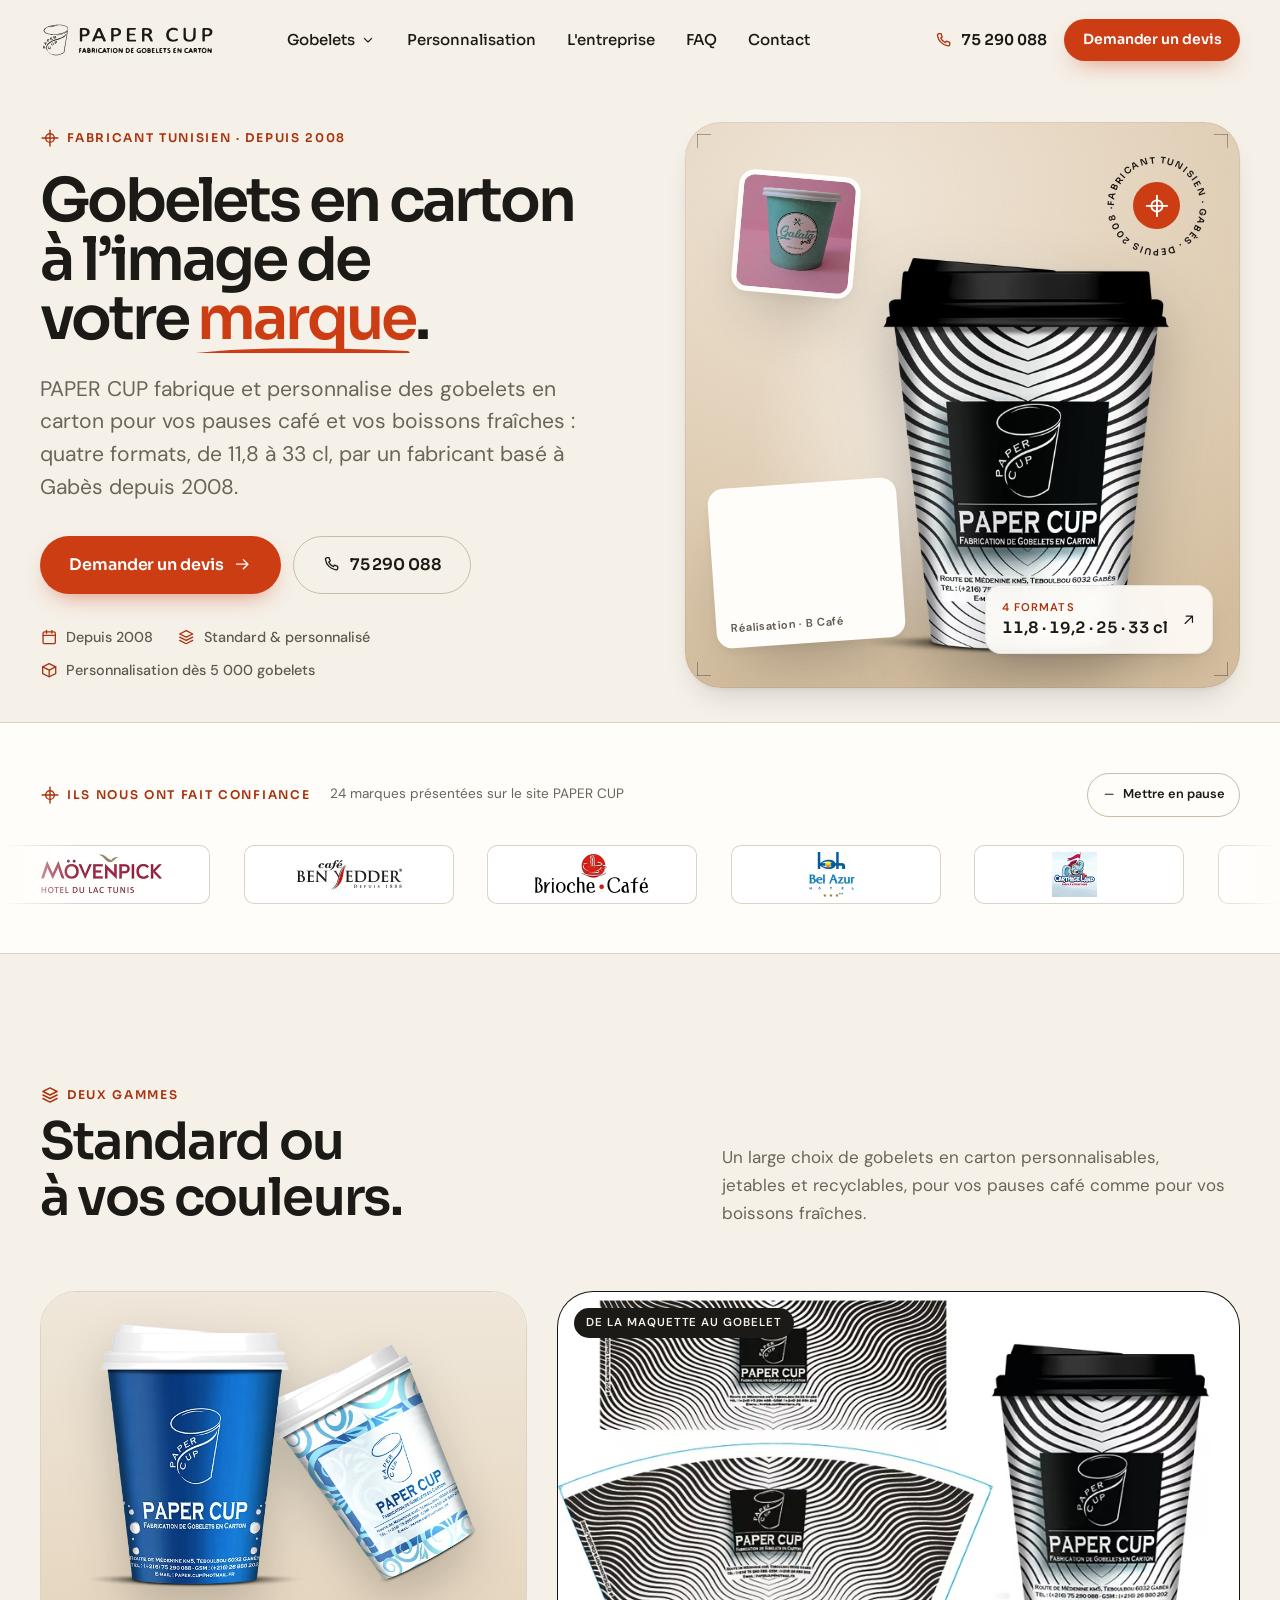
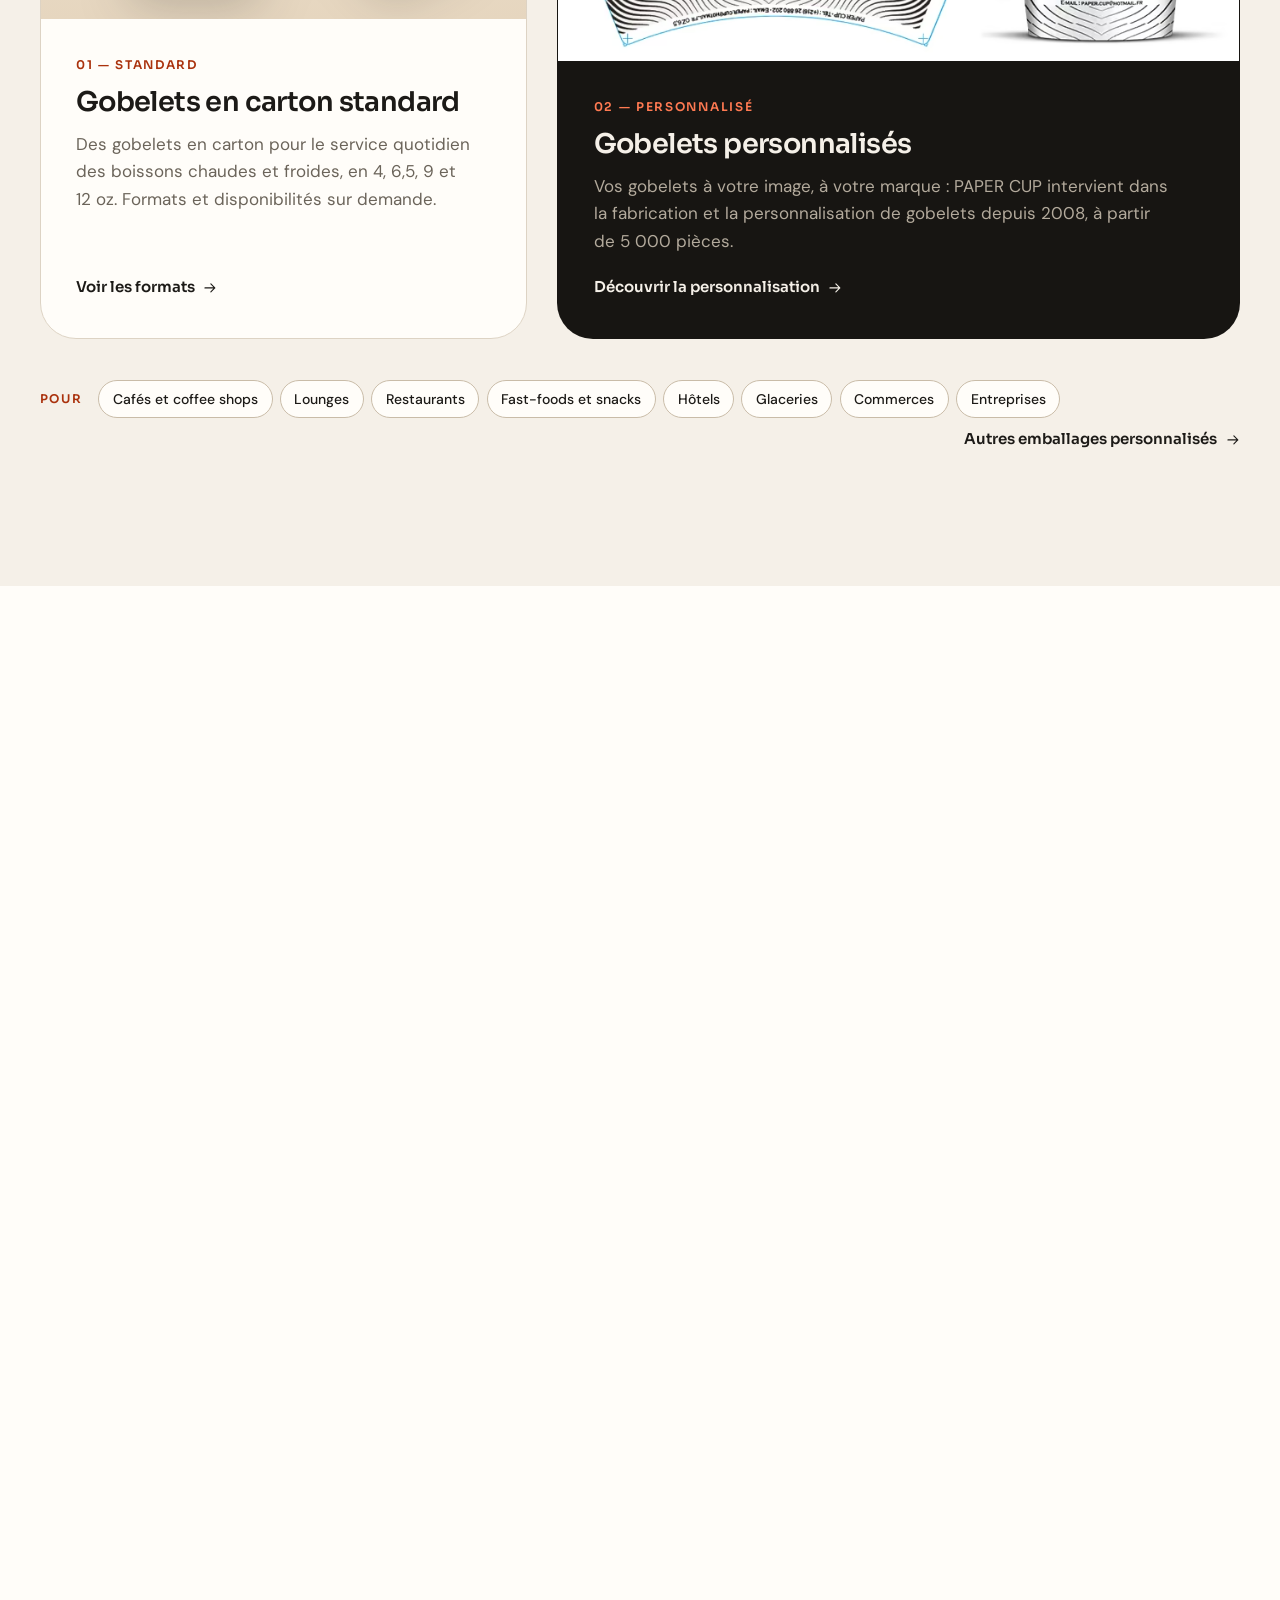
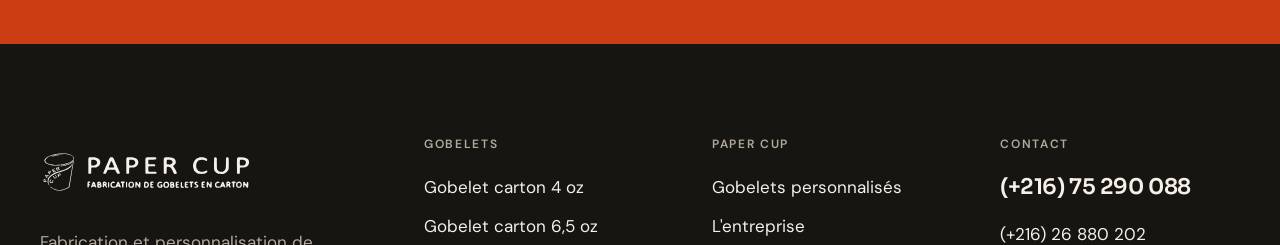
==== commit e9d3b180: "Add optional file attachments to quote and brand-trial forms - PHP 8.1+ API without dependencies (do" ====
--- a/docs/themes/v0/index.html
+++ b/docs/themes/v0/index.html
@@ -450,6 +450,106 @@
         <path d="M12 4 21 19.5H3z" />
         <path d="M12 10v4.5M12 17.2v.2" />
       </symbol>
+      <symbol
+        id="i-paperclip"
+        viewBox="0 0 24 24"
+        fill="none"
+        stroke="currentColor"
+        stroke-width="1.7"
+        stroke-linecap="round"
+        stroke-linejoin="round"
+      >
+        <path
+          d="m19.2 11.6-7.4 7.4a4.8 4.8 0 0 1-6.8-6.8l7.9-7.9a3.2 3.2 0 0 1 4.5 4.5l-7.9 7.9a1.6 1.6 0 0 1-2.3-2.3l7.2-7.2"
+        />
+      </symbol>
+      <symbol
+        id="i-upload"
+        viewBox="0 0 24 24"
+        fill="none"
+        stroke="currentColor"
+        stroke-width="1.7"
+        stroke-linecap="round"
+        stroke-linejoin="round"
+      >
+        <path d="M12 15.5V4.5M7.5 9 12 4.5 16.5 9" />
+        <path d="M4.5 14.5v3.7a2.3 2.3 0 0 0 2.3 2.3h10.4a2.3 2.3 0 0 0 2.3-2.3v-3.7" />
+      </symbol>
+      <symbol
+        id="i-file"
+        viewBox="0 0 24 24"
+        fill="none"
+        stroke="currentColor"
+        stroke-width="1.7"
+        stroke-linecap="round"
+        stroke-linejoin="round"
+      >
+        <path d="M13.5 3.5H7.2a1.7 1.7 0 0 0-1.7 1.7v13.6a1.7 1.7 0 0 0 1.7 1.7h9.6a1.7 1.7 0 0 0 1.7-1.7V8.5z" />
+        <path d="M13.5 3.5v5h5" />
+      </symbol>
+      <symbol
+        id="i-ice-cream"
+        viewBox="0 0 24 24"
+        fill="none"
+        stroke="currentColor"
+        stroke-width="1.7"
+        stroke-linecap="round"
+        stroke-linejoin="round"
+      >
+        <path d="M6.8 11.5h10.4l-1.5 8.1a1.4 1.4 0 0 1-1.4 1.1H9.7a1.4 1.4 0 0 1-1.4-1.1z" />
+        <path d="M7.8 11.5a4.2 4.2 0 0 1 8.4 0" />
+        <path d="M12 7.3V5.5" />
+      </symbol>
+      <symbol
+        id="i-bag"
+        viewBox="0 0 24 24"
+        fill="none"
+        stroke="currentColor"
+        stroke-width="1.7"
+        stroke-linecap="round"
+        stroke-linejoin="round"
+      >
+        <path d="M6.5 4h11l1 16.5h-13z" />
+        <path d="M9.5 4v1.8a2.5 2.5 0 0 0 5 0V4" />
+      </symbol>
+      <symbol
+        id="i-tray"
+        viewBox="0 0 24 24"
+        fill="none"
+        stroke="currentColor"
+        stroke-width="1.7"
+        stroke-linecap="round"
+        stroke-linejoin="round"
+      >
+        <rect x="3.5" y="5.5" width="17" height="13" rx="1.6" />
+        <path d="M7 9.5h5.5M7 12.5h10M7 15.5h7.5" />
+      </symbol>
+      <symbol
+        id="i-chat"
+        viewBox="0 0 24 24"
+        fill="none"
+        stroke="currentColor"
+        stroke-width="1.7"
+        stroke-linecap="round"
+        stroke-linejoin="round"
+      >
+        <path d="M5.2 19.4 6.3 16A7.6 7.6 0 1 1 9 18.6z" />
+        <path d="M9.3 9.6c.3 2.4 2 4.2 4.6 4.8l.9-1.2 1.7.8-.4 1.4c-3.6.3-7.3-3.4-7.2-7l1.4-.4.8 1.7z" />
+      </symbol>
+      <symbol
+        id="i-trash"
+        viewBox="0 0 24 24"
+        fill="none"
+        stroke="currentColor"
+        stroke-width="1.7"
+        stroke-linecap="round"
+        stroke-linejoin="round"
+      >
+        <path
+          d="M4.5 7h15M9.5 7V4.8c0-.4.3-.8.8-.8h3.4c.5 0 .8.4.8.8V7M6.5 7l.9 12.2a1.5 1.5 0 0 0 1.5 1.3h6.2a1.5 1.5 0 0 0 1.5-1.3L17.5 7"
+        />
+        <path d="M10.2 11v5.5M13.8 11v5.5" />
+      </symbol>
     </svg>
     <a class="skip-link" href="#contenu">Aller au contenu</a>
     <header class="site-header" data-header>
@@ -1917,6 +2017,24 @@
                 ></a>
               </div>
             </article>
+          </div>
+          <div class="sectors" data-reveal>
+            <p class="sectors__label" id="sectors-label">Pour</p>
+            <ul class="sectors__list" role="list" aria-labelledby="sectors-label">
+              <li>Cafés et coffee shops</li>
+              <li>Lounges</li>
+              <li>Restaurants</li>
+              <li>Fast-foods et snacks</li>
+              <li>Hôtels</li>
+              <li>Glaceries</li>
+              <li>Commerces</li>
+              <li>Entreprises</li>
+            </ul>
+            <a class="link-arrow" href="produits.html#autres-emballages"
+              >Autres emballages personnalisés
+              <svg class="icon" width="24" height="24" aria-hidden="true" focusable="false">
+                <use href="#i-arrow-right" /></svg
+            ></a>
           </div>
         </div>
       </section>
@@ -2439,7 +2557,27 @@
             ></a>
           </div>
           <div data-reveal style="--i: 1">
-            <div class="studio" data-studio data-href="contact.html" style="--print: #cc3d14">
+            <form
+              class="studio"
+              id="home-studio"
+              data-studio
+              data-brand-form
+              data-href="contact.html"
+              data-endpoint="api/demande.php"
+              data-phone="(+216) 75 290 088"
+              action="api/demande.php"
+              method="post"
+              enctype="multipart/form-data"
+              novalidate
+              aria-labelledby="home-studio-title"
+              style="--print: #cc3d14"
+            >
+              <input type="hidden" name="formulaire" value="essai" />
+              <input type="hidden" name="idempotence" value="" data-idempotence />
+              <div class="form-hp">
+                <label for="home-studio-hp">Laissez ce champ vide</label
+                ><input id="home-studio-hp" name="site_web" type="text" tabindex="-1" autocomplete="off" />
+              </div>
               <div class="studio__preview" aria-hidden="true">
                 <div class="studio__stage crop-marks">
                   <span class="studio__tag">Aperçu illustratif</span>
@@ -2479,6 +2617,16 @@
                             <path
                               d="M49.21 339.67A84.79 14.41 0 0 0 218.79 339.67L218.15 344.63A84.15 14.31 0 0 1 49.85 344.63Z"
                               class="js-print"
+                            />
+                            <image
+                              class="js-brand-logo"
+                              x="85.57"
+                              y="302.21"
+                              width="96.86"
+                              height="16.32"
+                              preserveAspectRatio="xMidYMid meet"
+                              data-box-top="85.57 302.21 96.86 16.32"
+                              data-box-full="85.57 302.21 96.86 45.45"
                             />
                             <path
                               id="tp-home-studio-4oz"
@@ -2563,6 +2711,16 @@
                               d="M40.82 328.41A93.18 15.84 0 0 0 227.18 328.41L226.26 334.25A92.26 15.68 0 0 1 41.74 334.25Z"
                               class="js-print"
                             />
+                            <image
+                              class="js-brand-logo"
+                              x="80.14"
+                              y="283.22"
+                              width="107.72"
+                              height="20.8"
+                              preserveAspectRatio="xMidYMid meet"
+                              data-box-top="80.14 283.22 107.72 20.8"
+                              data-box-full="80.14 283.22 107.72 54.11"
+                            />
                             <path
                               id="tp-home-studio-6-5oz"
                               d="M0.33 306.22L40.33 306.22A93.67 15.92 0 0 0 227.67 306.22L267.67 306.22"
@@ -2645,6 +2803,16 @@
                             <path
                               d="M30.14 306.9A103.86 17.66 0 0 0 237.86 306.9L236.98 314.42A102.98 17.51 0 0 1 31.02 314.42Z"
                               class="js-print"
+                            />
+                            <image
+                              class="js-brand-logo"
+                              x="74.08"
+                              y="244.98"
+                              width="119.84"
+                              height="31.23"
+                              preserveAspectRatio="xMidYMid meet"
+                              data-box-top="74.08 244.98 119.84 31.23"
+                              data-box-full="74.08 244.98 119.84 71.65"
                             />
                             <path
                               id="tp-home-studio-9oz"
@@ -2729,6 +2897,16 @@
                               d="M34.55 283.35A99.45 16.91 0 0 0 233.45 283.35L232.29 292.71A98.29 16.71 0 0 1 35.71 292.71Z"
                               class="js-print"
                             />
+                            <image
+                              class="js-brand-logo"
+                              x="76.01"
+                              y="200.96"
+                              width="115.98"
+                              height="44.68"
+                              preserveAspectRatio="xMidYMid meet"
+                              data-box-top="76.01 200.96 115.98 44.68"
+                              data-box-full="76.01 200.96 115.98 90.29"
+                            />
                             <path
                               id="tp-home-studio-12oz"
                               d="M-6.86 247.78L33.14 247.78A100.86 17.15 0 0 0 234.86 247.78L274.86 247.78"
@@ -2781,12 +2959,13 @@
                 </div>
               </div>
               <div class="studio__controls">
-                <h3 class="studio__title">Essayez votre marque</h3>
+                <h3 class="studio__title" id="home-studio-title">Essayez votre marque</h3>
                 <div class="field">
                   <label class="field__label" for="home-studio-name">Nom de votre marque</label>
                   <input
                     class="input input--dark"
                     id="home-studio-name"
+                    name="marque"
                     type="text"
                     maxlength="18"
                     autocomplete="organization"
@@ -2798,21 +2977,29 @@
                   <legend class="field__label">Teinte d'aperçu</legend>
                   <div class="swatches">
                     <label class="swatch" style="--sw: #cc3d14"
-                      ><input type="radio" name="home-studio-ink" value="#CC3D14" checked /><span
+                      ><input type="radio" name="encre" value="#CC3D14" checked data-studio-ink /><span
                         class="swatch__dot"
                       ></span
                       ><span class="visually-hidden">Vermillon</span></label
                     ><label class="swatch" style="--sw: #1c1a17"
-                      ><input type="radio" name="home-studio-ink" value="#1C1A17" /><span class="swatch__dot"></span
+                      ><input type="radio" name="encre" value="#1C1A17" data-studio-ink /><span
+                        class="swatch__dot"
+                      ></span
                       ><span class="visually-hidden">Encre</span></label
                     ><label class="swatch" style="--sw: #8a5a2b"
-                      ><input type="radio" name="home-studio-ink" value="#8A5A2B" /><span class="swatch__dot"></span
+                      ><input type="radio" name="encre" value="#8A5A2B" data-studio-ink /><span
+                        class="swatch__dot"
+                      ></span
                       ><span class="visually-hidden">Terre</span></label
                     ><label class="swatch" style="--sw: #55683a"
-                      ><input type="radio" name="home-studio-ink" value="#55683A" /><span class="swatch__dot"></span
+                      ><input type="radio" name="encre" value="#55683A" data-studio-ink /><span
+                        class="swatch__dot"
+                      ></span
                       ><span class="visually-hidden">Olive</span></label
                     ><label class="swatch" style="--sw: #2c4a7a"
-                      ><input type="radio" name="home-studio-ink" value="#2C4A7A" /><span class="swatch__dot"></span
+                      ><input type="radio" name="encre" value="#2C4A7A" data-studio-ink /><span
+                        class="swatch__dot"
+                      ></span
                       ><span class="visually-hidden">Indigo</span></label
                     >
                   </div>
@@ -2821,13 +3008,15 @@
                   <legend class="field__label">Format</legend>
                   <div class="seg seg--dark">
                     <label class="seg__opt"
-                      ><input type="radio" name="home-studio-format" value="4oz" /><span>4 oz</span></label
+                      ><input type="radio" name="format" value="4oz" data-studio-format /><span>4 oz</span></label
                     ><label class="seg__opt"
-                      ><input type="radio" name="home-studio-format" value="6-5oz" /><span>6,5 oz</span></label
+                      ><input type="radio" name="format" value="6-5oz" data-studio-format /><span>6,5 oz</span></label
                     ><label class="seg__opt"
-                      ><input type="radio" name="home-studio-format" value="9oz" /><span>9 oz</span></label
+                      ><input type="radio" name="format" value="9oz" data-studio-format /><span>9 oz</span></label
                     ><label class="seg__opt"
-                      ><input type="radio" name="home-studio-format" value="12oz" checked /><span>12 oz</span></label
+                      ><input type="radio" name="format" value="12oz" checked data-studio-format /><span
+                        >12 oz</span
+                      ></label
                     >
                   </div>
                 </fieldset>
@@ -2835,7 +3024,9 @@
                   class="btn btn--accent btn--lg"
                   href="contact.html?type=personnalise&amp;format=12oz#devis"
                   data-studio-cta
-                  >Préparer ma demande
+                  data-label-offline="Préparer ma demande"
+                  data-label-connected="Préparer un devis"
+                  ><span data-cta-label>Préparer ma demande</span>
                   <svg class="icon" width="24" height="24" aria-hidden="true" focusable="false">
                     <use href="#i-arrow-right" /></svg
                 ></a>
@@ -2848,7 +3039,168 @@
                   >
                 </p>
               </div>
-            </div>
+              <div class="studio__send">
+                <div class="studio__send-grid">
+                  <fieldset
+                    class="attach attach--dark"
+                    data-attach
+                    data-attach-ext="png,jpg,jpeg,webp,pdf"
+                    data-attach-email="paper.cup@hotmail.fr"
+                    aria-describedby="home-studio-files-help"
+                  >
+                    <legend class="attach__title">
+                      <svg class="icon attach__title-icon" width="24" height="24" aria-hidden="true" focusable="false">
+                        <use href="#i-paperclip" /></svg
+                      ><span>Vous avez déjà une idée du design&nbsp;?</span
+                      ><span class="attach__optional">Facultatif</span>
+                    </legend>
+                    <p class="attach__help" id="home-studio-files-help">
+                      Ajoutez votre logo, une maquette ou une image d’inspiration pour nous aider à mieux comprendre
+                      votre projet. Cette étape est facultative.
+                    </p>
+                    <div class="attach__zone" data-attach-zone>
+                      <span class="attach__zone-icon" aria-hidden="true"
+                        ><svg class="icon" width="24" height="24" aria-hidden="true" focusable="false">
+                          <use href="#i-upload" /></svg
+                      ></span>
+                      <p class="attach__zone-text" data-attach-enhanced hidden>Glissez-déposez vos fichiers ici, ou</p>
+                      <button
+                        class="btn btn--sm btn--outline-light"
+                        type="button"
+                        data-attach-button
+                        data-attach-enhanced
+                        hidden
+                        aria-describedby="home-studio-files-rules"
+                      >
+                        <svg class="icon" width="24" height="24" aria-hidden="true" focusable="false">
+                          <use href="#i-paperclip" />
+                        </svg>
+                        Joindre des fichiers
+                      </button>
+                      <label class="attach__native-label" for="home-studio-files-input" data-attach-native
+                        >Joindre des fichiers</label
+                      >
+                      <input
+                        class="attach__input"
+                        id="home-studio-files-input"
+                        type="file"
+                        name="fichiers[]"
+                        multiple
+                        accept=".png,.jpg,.jpeg,.webp,.pdf,image/png,image/jpeg,image/webp,application/pdf"
+                        data-attach-input
+                        aria-describedby="home-studio-files-rules"
+                      />
+                      <p class="attach__rules" id="home-studio-files-rules" data-attach-rules>
+                        Formats acceptés : PNG, JPG, JPEG, WEBP et PDF.
+                      </p>
+                    </div>
+                    <ul class="attach__list" role="list" aria-label="Fichiers joints" data-attach-list hidden></ul>
+                    <div class="attach__errors" role="alert" data-attach-errors hidden></div>
+                    <p class="attach__note" data-attach-note hidden></p>
+                    <p class="visually-hidden" role="status" data-attach-status></p>
+                  </fieldset>
+                  <fieldset class="studio__contact" data-connected-only>
+                    <legend class="studio__contact-title">Vos coordonnées</legend>
+                    <div class="field">
+                      <label class="field__label" for="home-studio-nom"
+                        >Votre nom <span class="req" aria-hidden="true">*</span></label
+                      >
+                      <input
+                        class="input input--on-dark"
+                        id="home-studio-nom"
+                        name="nom"
+                        type="text"
+                        autocomplete="name"
+                        maxlength="80"
+                        aria-describedby="home-studio-err-nom"
+                        data-required-when-connected
+                      />
+                      <p class="field__error" id="home-studio-err-nom" data-error-for="nom" hidden>
+                        <svg class="icon" width="24" height="24" aria-hidden="true" focusable="false">
+                          <use href="#i-alert" /></svg
+                        ><span></span>
+                      </p>
+                    </div>
+                    <div class="field">
+                      <label class="field__label" for="home-studio-tel"
+                        >Téléphone <span class="req" aria-hidden="true">*</span></label
+                      >
+                      <input
+                        class="input input--on-dark"
+                        id="home-studio-tel"
+                        name="telephone"
+                        type="tel"
+                        autocomplete="tel"
+                        inputmode="tel"
+                        maxlength="20"
+                        aria-describedby="home-studio-err-tel"
+                        data-required-when-connected
+                      />
+                      <p class="field__error" id="home-studio-err-tel" data-error-for="telephone" hidden>
+                        <svg class="icon" width="24" height="24" aria-hidden="true" focusable="false">
+                          <use href="#i-alert" /></svg
+                        ><span></span>
+                      </p>
+                    </div>
+                    <div class="field">
+                      <label class="field__label" for="home-studio-mail"
+                        >E-mail <span class="field__optional">(facultatif)</span></label
+                      >
+                      <input
+                        class="input input--on-dark"
+                        id="home-studio-mail"
+                        name="email"
+                        type="email"
+                        autocomplete="email"
+                        maxlength="120"
+                        aria-describedby="home-studio-err-mail"
+                      />
+                      <p class="field__error" id="home-studio-err-mail" data-error-for="email" hidden>
+                        <svg class="icon" width="24" height="24" aria-hidden="true" focusable="false">
+                          <use href="#i-alert" /></svg
+                        ><span></span>
+                      </p>
+                    </div>
+                  </fieldset>
+                </div>
+                <div class="form-errors" data-form-errors role="alert" tabindex="-1" hidden>
+                  <p>Merci de corriger les points suivants :</p>
+                  <ul></ul>
+                </div>
+                <div class="studio__actions" data-connected-only>
+                  <button class="btn btn--accent btn--lg" type="submit" data-label-connected="Envoyer ma demande">
+                    <span data-submit-label>Envoyer ma demande</span>
+                    <svg class="icon" width="24" height="24" aria-hidden="true" focusable="false">
+                      <use href="#i-arrow-right" />
+                    </svg>
+                  </button>
+                  <p class="studio__note">
+                    <svg class="icon" width="24" height="24" aria-hidden="true" focusable="false">
+                      <use href="#i-info" /></svg
+                    ><span
+                      data-form-note
+                      data-note-connected="Votre demande et vos fichiers sont transmis directement à PAPER CUP et conservés dans un espace privé, réservé à son équipe."
+                      data-note-offline=""
+                      >Votre demande et vos fichiers sont transmis directement à PAPER CUP et conservés dans un espace
+                      privé, réservé à son équipe.</span
+                    >
+                  </p>
+                </div>
+                <div class="studio__result" data-brand-result tabindex="-1" role="status" hidden>
+                  <span class="studio__result-badge" aria-hidden="true"
+                    ><svg class="icon" width="24" height="24" aria-hidden="true" focusable="false">
+                      <use href="#i-check" /></svg
+                  ></span>
+                  <div>
+                    <p class="studio__result-title">Demande envoyée · <span data-result-ref></span></p>
+                    <p data-result-text></p>
+                  </div>
+                  <button class="btn btn--sm btn--outline-light" type="button" data-brand-again>
+                    Faire une autre demande
+                  </button>
+                </div>
+              </div>
+            </form>
           </div>
         </div>
       </section>
@@ -3454,7 +3806,11 @@
                     <a href="mailto:paper.cup@hotmail.fr">paper.cup@hotmail.fr</a> en précisant le format, la quantité
                     et, pour un gobelet personnalisé, votre visuel. Le
                     <a href="contact.html#devis">formulaire de la page Contact</a> vous aide à rassembler ces
-                    informations.
+                    informations et permet de joindre votre logo ou votre maquette. PAPER CUP indique aussi un numéro
+                    WhatsApp sur sa page Facebook :
+                    <a href="https://wa.me/21624749110" rel="noopener" target="_blank"
+                      >(+216) 24 749 110<span class="visually-hidden"> (nouvel onglet)</span></a
+                    >.
                   </p>
                 </div>
               </div>
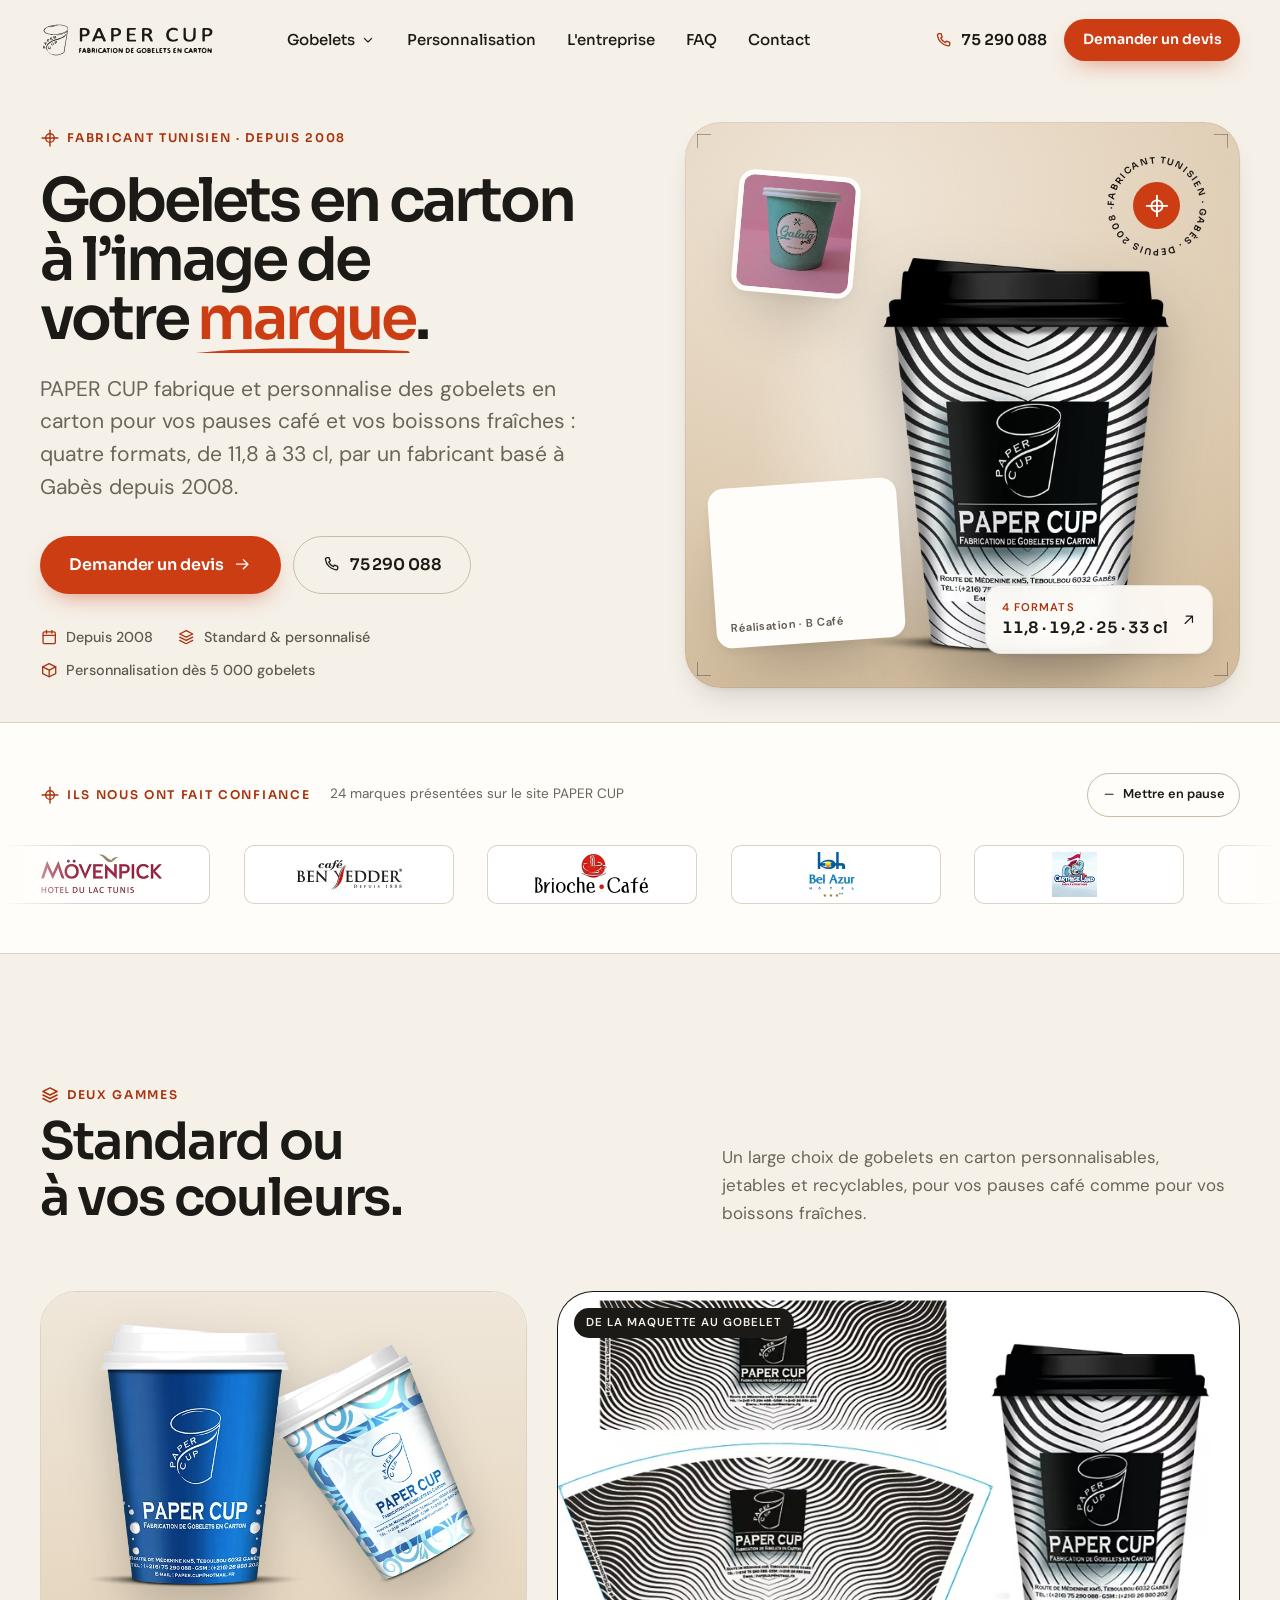
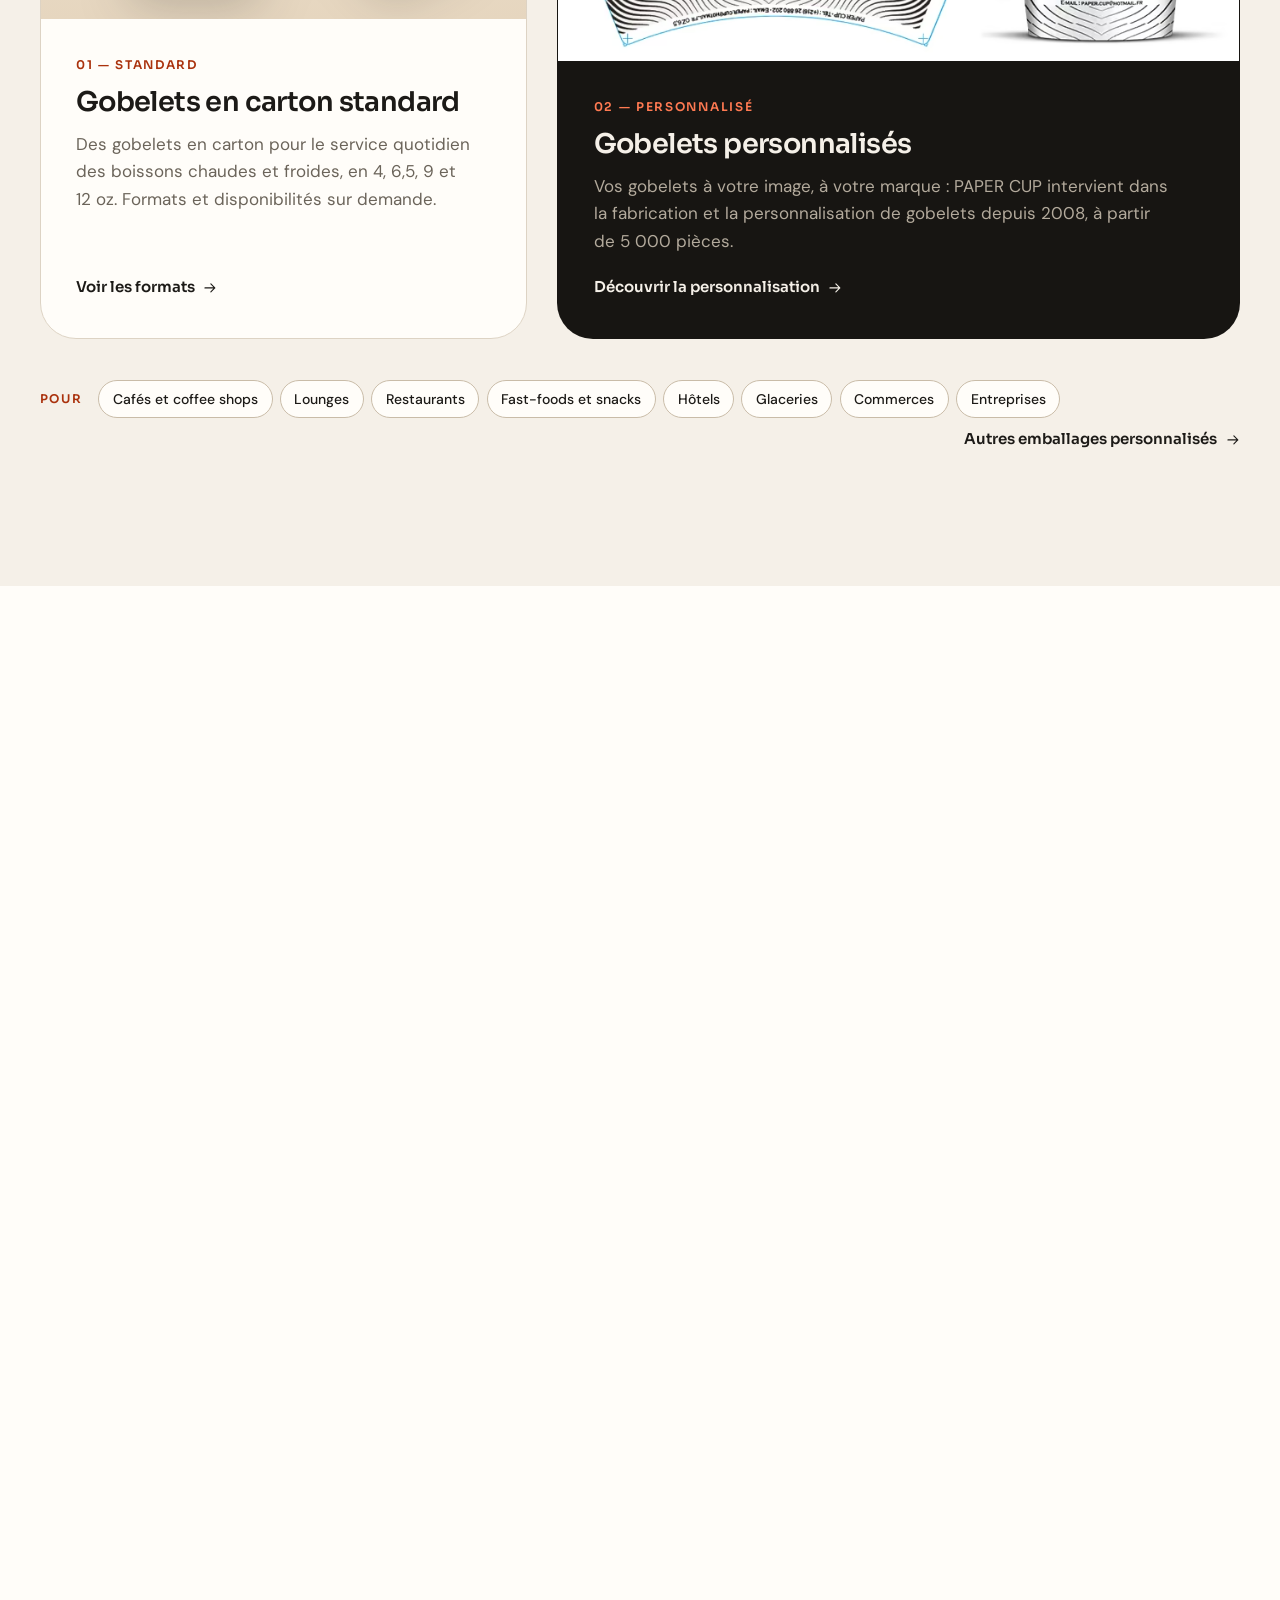
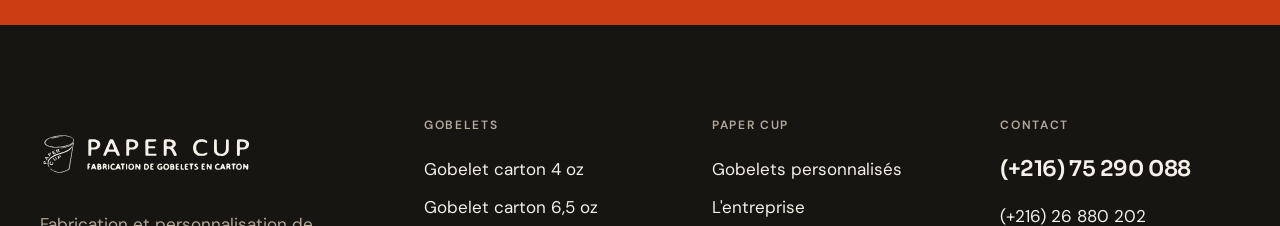
==== commit 7fdcf3b1: "Harden attachments API and forms after independent review Backend: - notification links only from co" ====
--- a/docs/themes/v0/index.html
+++ b/docs/themes/v0/index.html
@@ -13,11 +13,11 @@
     <meta name="theme-color" content="#F5F0E8" />
     <meta name="format-detection" content="telephone=no" />
     <link rel="preload" href="assets/fonts/sora-latin-wght-normal.woff2" as="font" type="font/woff2" crossorigin />
-    <link rel="stylesheet" href="assets/css/theme.bundle.css?v=1.0.0" />
+    <link rel="stylesheet" href="assets/css/theme.bundle.css?v=1.1.0" />
     <script>
       document.documentElement.classList.add("js");
     </script>
-    <script src="assets/js/theme.bundle.js?v=1.0.0" defer></script>
+    <script src="assets/js/theme.bundle.js?v=1.1.0" defer></script>
     <link rel="icon" href="assets/images/favicon.svg" type="image/svg+xml" />
     <link rel="icon" href="assets/images/favicon-32.png" sizes="32x32" type="image/png" />
     <link rel="apple-touch-icon" href="assets/images/apple-touch-icon.png" />
@@ -3020,6 +3020,14 @@
                     >
                   </div>
                 </fieldset>
+                <p class="studio__note studio__cta-note" data-cta-note hidden>
+                  <svg class="icon" width="24" height="24" aria-hidden="true" focusable="false">
+                    <use href="#i-info" /></svg
+                  ><span
+                    >Les fichiers joints ci-dessous ne suivent pas ce lien : vous pourrez les ajouter de nouveau dans le
+                    formulaire de devis.</span
+                  >
+                </p>
                 <a
                   class="btn btn--accent btn--lg"
                   href="contact.html?type=personnalise&amp;format=12oz#devis"
@@ -3174,6 +3182,16 @@
                       <use href="#i-arrow-right" />
                     </svg>
                   </button>
+                  <noscript
+                    ><p class="studio__note">
+                      <svg class="icon" width="24" height="24" aria-hidden="true" focusable="false">
+                        <use href="#i-info" /></svg
+                      ><span
+                        >JavaScript est désactivé : la demande est envoyée directement au serveur du site. En cas
+                        d’échec, écrivez à paper.cup@hotmail.fr ou appelez le (+216) 75 290 088.</span
+                      >
+                    </p></noscript
+                  >
                   <p class="studio__note">
                     <svg class="icon" width="24" height="24" aria-hidden="true" focusable="false">
                       <use href="#i-info" /></svg
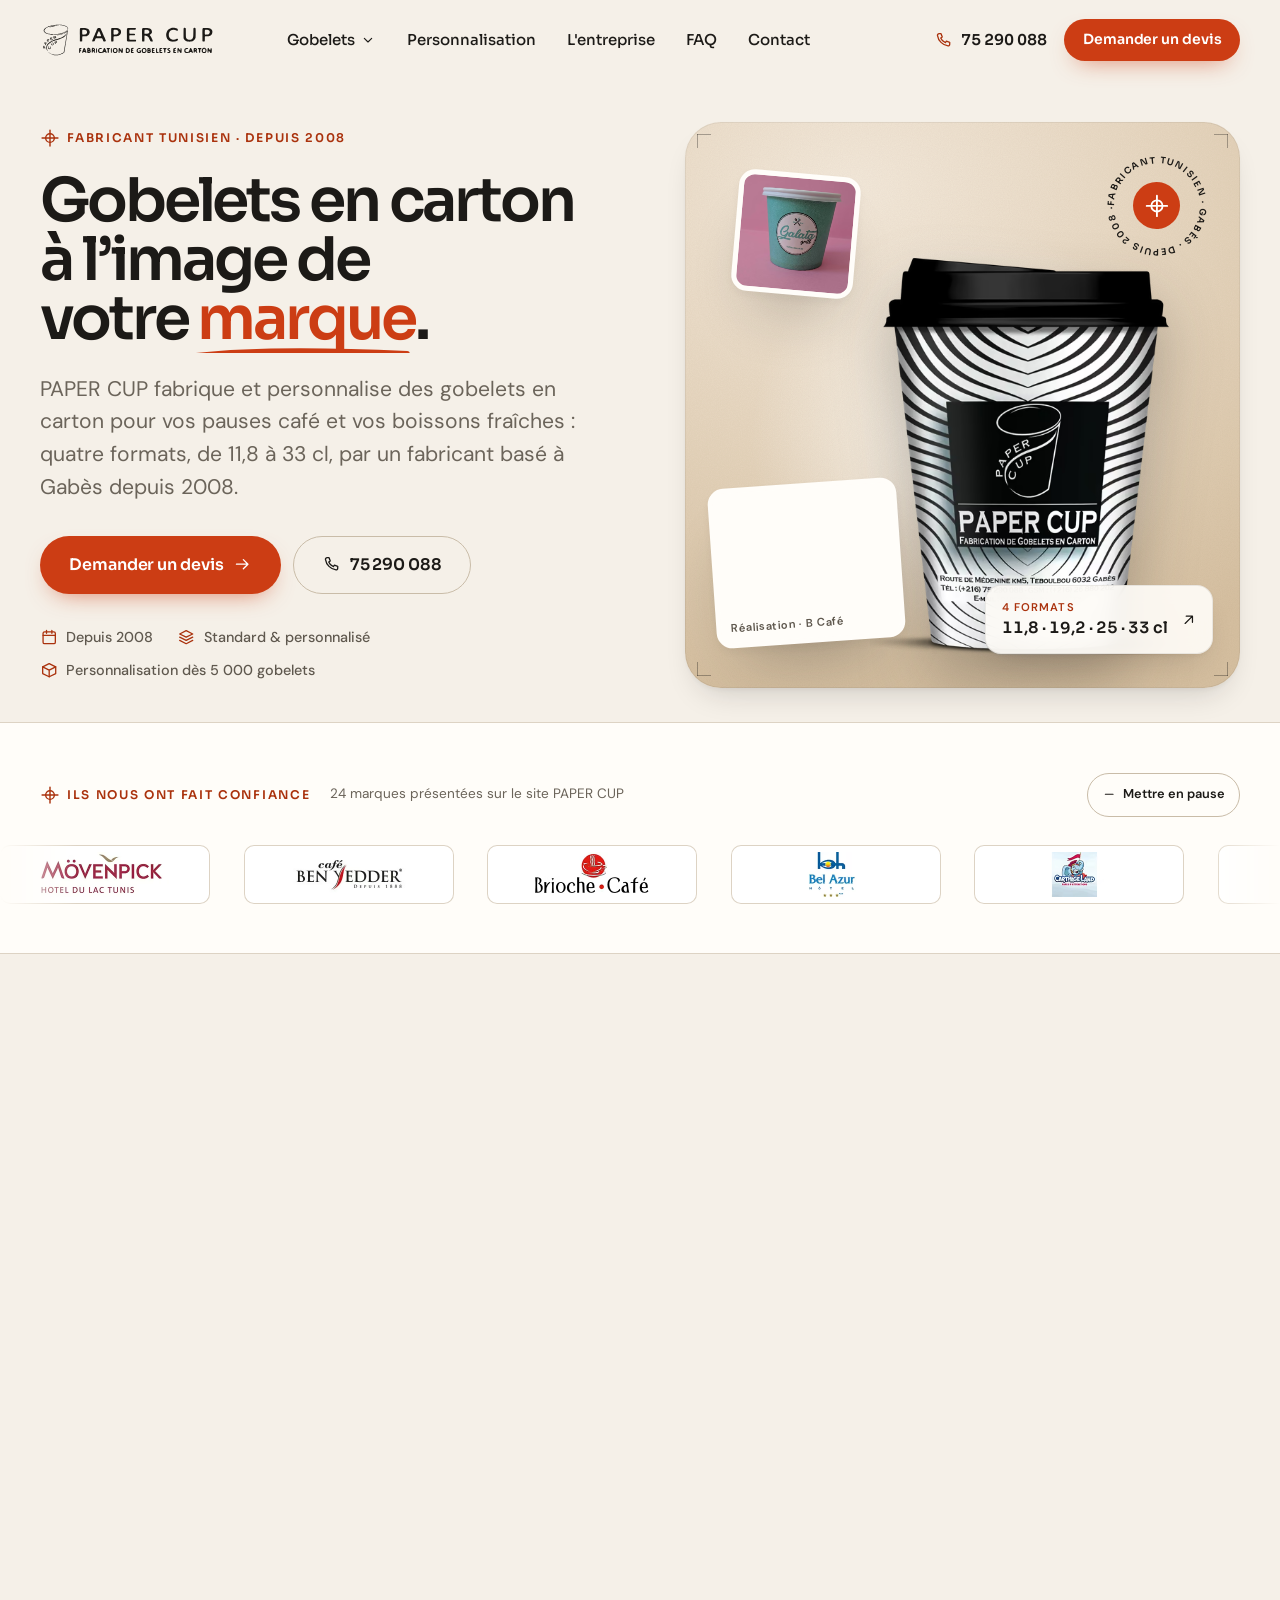
==== commit cc835e29: "Fix issues found while verifying the review fixes - secret creation without link(); ini_set optional" ====
--- a/docs/themes/v0/index.html
+++ b/docs/themes/v0/index.html
@@ -2568,7 +2568,6 @@
               action="api/demande.php"
               method="post"
               enctype="multipart/form-data"
-              novalidate
               aria-labelledby="home-studio-title"
               style="--print: #cc3d14"
             >
@@ -3121,6 +3120,7 @@
                         autocomplete="name"
                         maxlength="80"
                         aria-describedby="home-studio-err-nom"
+                        required
                         data-required-when-connected
                       />
                       <p class="field__error" id="home-studio-err-nom" data-error-for="nom" hidden>
@@ -3142,6 +3142,7 @@
                         inputmode="tel"
                         maxlength="20"
                         aria-describedby="home-studio-err-tel"
+                        required
                         data-required-when-connected
                       />
                       <p class="field__error" id="home-studio-err-tel" data-error-for="telephone" hidden>
@@ -3182,16 +3183,6 @@
                       <use href="#i-arrow-right" />
                     </svg>
                   </button>
-                  <noscript
-                    ><p class="studio__note">
-                      <svg class="icon" width="24" height="24" aria-hidden="true" focusable="false">
-                        <use href="#i-info" /></svg
-                      ><span
-                        >JavaScript est désactivé : la demande est envoyée directement au serveur du site. En cas
-                        d’échec, écrivez à paper.cup@hotmail.fr ou appelez le (+216) 75 290 088.</span
-                      >
-                    </p></noscript
-                  >
                   <p class="studio__note">
                     <svg class="icon" width="24" height="24" aria-hidden="true" focusable="false">
                       <use href="#i-info" /></svg
@@ -3199,8 +3190,8 @@
                       data-form-note
                       data-note-connected="Votre demande et vos fichiers sont transmis directement à PAPER CUP et conservés dans un espace privé, réservé à son équipe."
                       data-note-offline=""
-                      >Votre demande et vos fichiers sont transmis directement à PAPER CUP et conservés dans un espace
-                      privé, réservé à son équipe.</span
+                      >Votre demande est adressée à PAPER CUP. Vous pouvez aussi écrire à paper.cup@hotmail.fr ou
+                      appeler le (+216) 75 290 088.</span
                     >
                   </p>
                 </div>
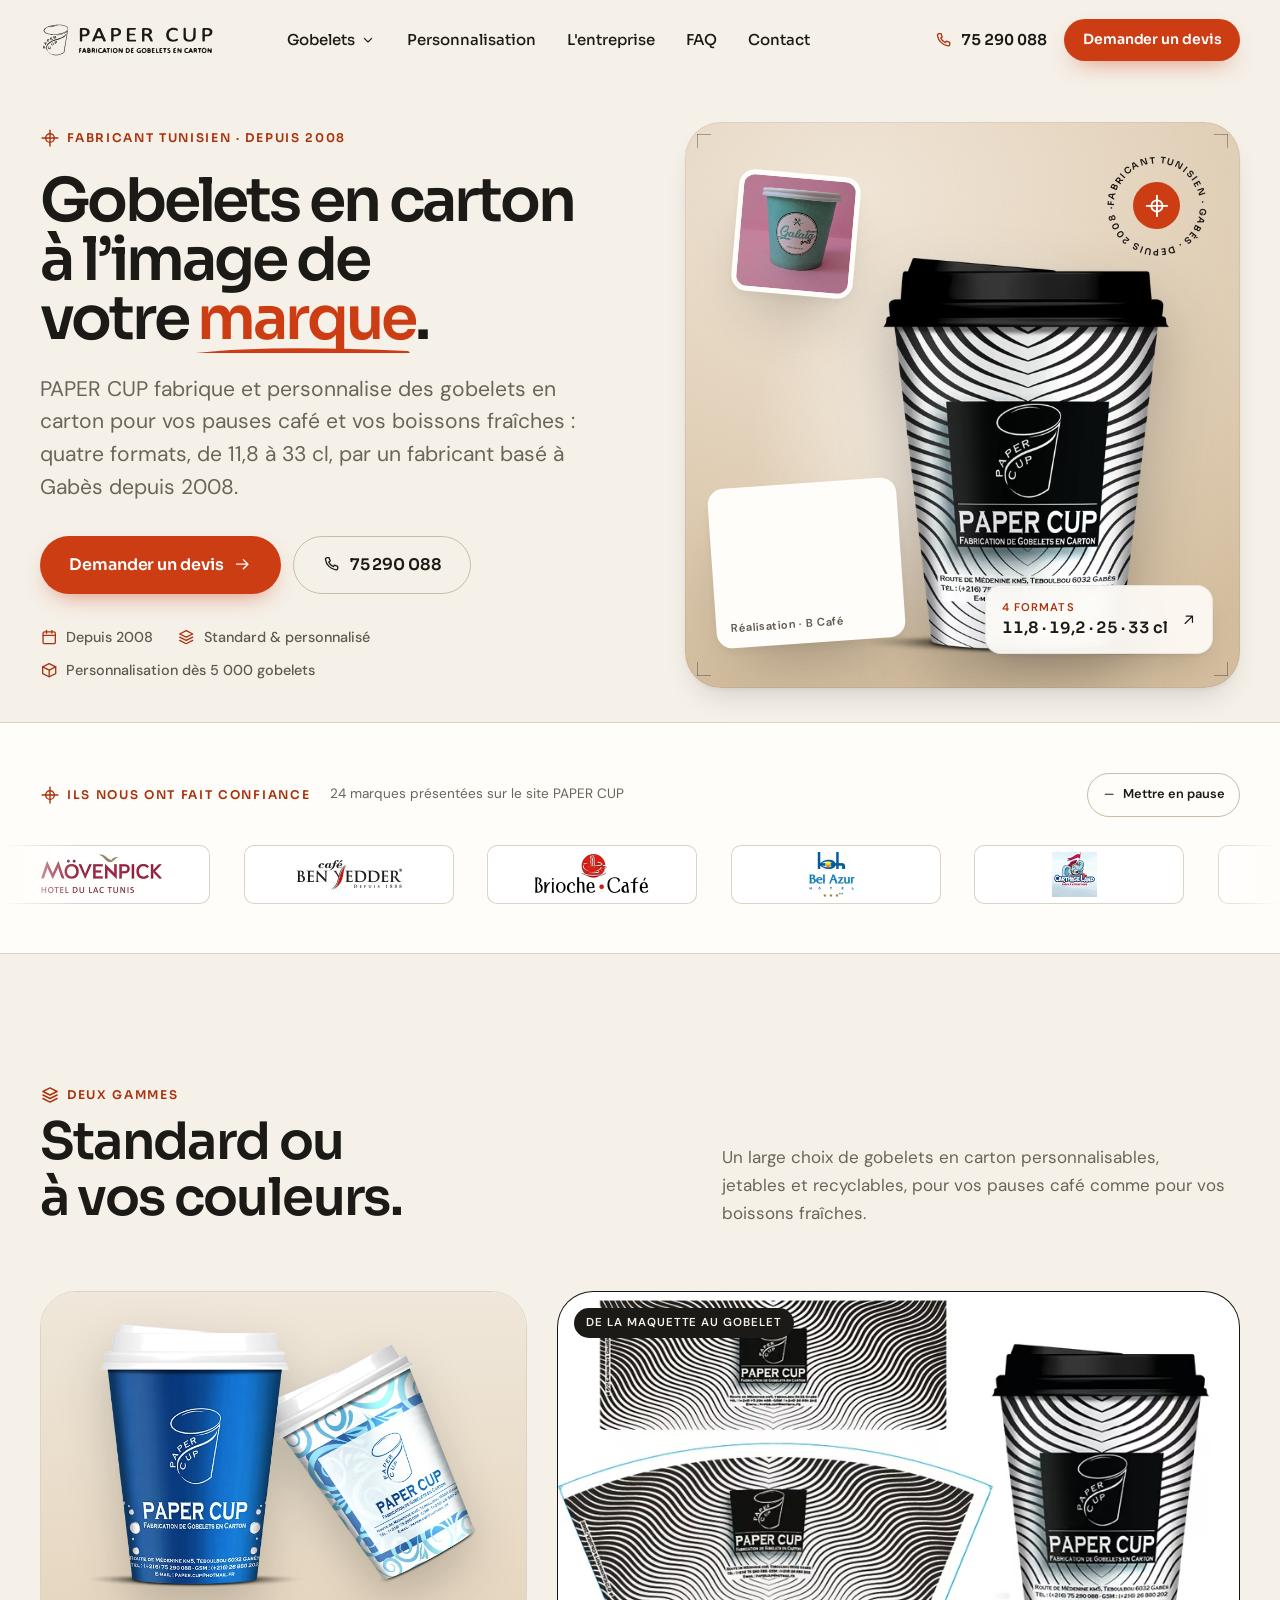
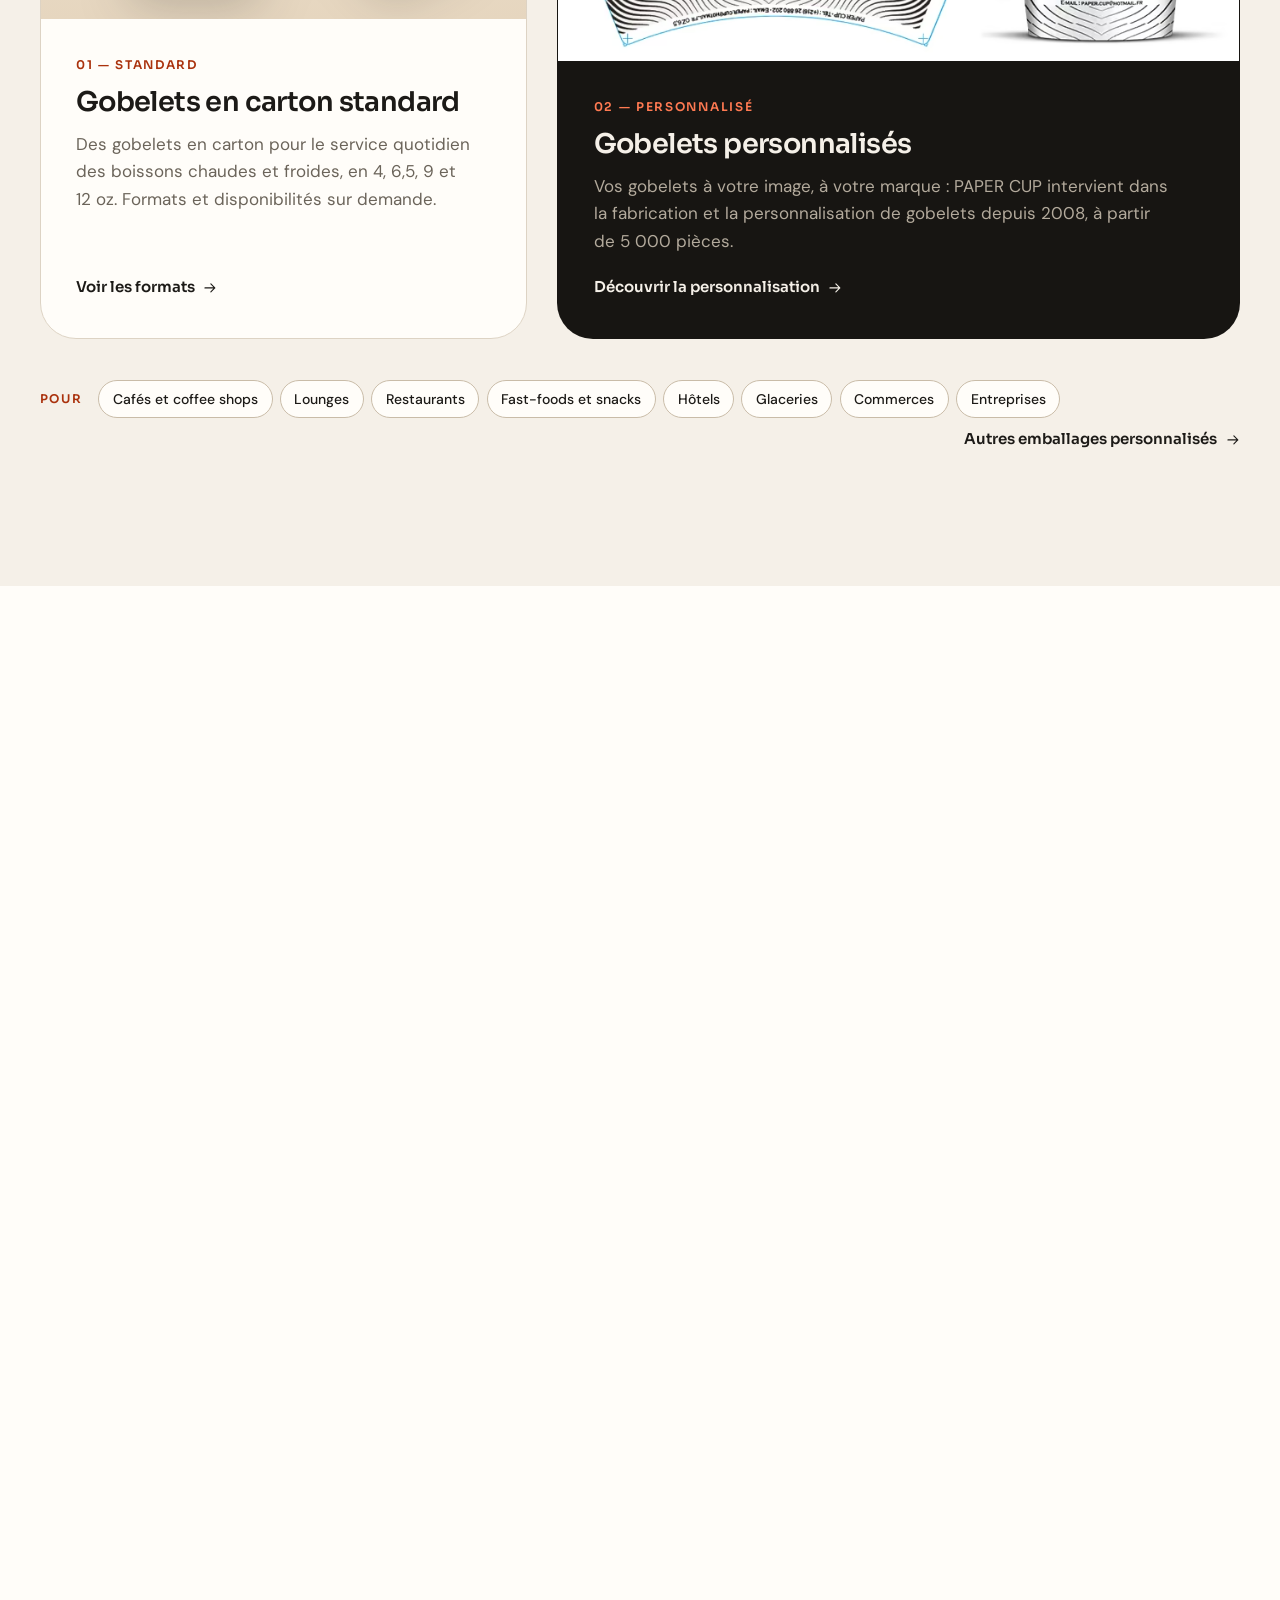
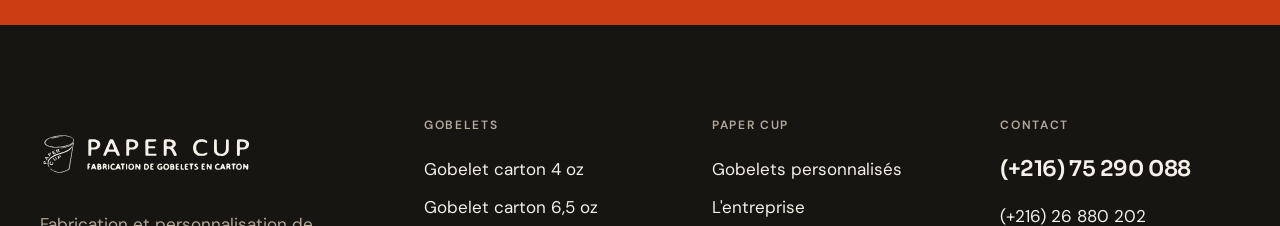
==== commit de65a765: "Close the last verification findings - SVG: backslashes refused (CSS escapes could hide @import / ur" ====
--- a/docs/themes/v0/index.html
+++ b/docs/themes/v0/index.html
@@ -13,11 +13,11 @@
     <meta name="theme-color" content="#F5F0E8" />
     <meta name="format-detection" content="telephone=no" />
     <link rel="preload" href="assets/fonts/sora-latin-wght-normal.woff2" as="font" type="font/woff2" crossorigin />
-    <link rel="stylesheet" href="assets/css/theme.bundle.css?v=1.1.0" />
+    <link rel="stylesheet" href="assets/css/theme.bundle.css?v=7b822f45d3" />
     <script>
       document.documentElement.classList.add("js");
     </script>
-    <script src="assets/js/theme.bundle.js?v=1.1.0" defer></script>
+    <script src="assets/js/theme.bundle.js?v=7b822f45d3" defer></script>
     <link rel="icon" href="assets/images/favicon.svg" type="image/svg+xml" />
     <link rel="icon" href="assets/images/favicon-32.png" sizes="32x32" type="image/png" />
     <link rel="apple-touch-icon" href="assets/images/apple-touch-icon.png" />
@@ -3177,6 +3177,7 @@
                   <ul></ul>
                 </div>
                 <div class="studio__actions" data-connected-only>
+                  <p class="visually-hidden" role="status" data-form-status></p>
                   <button class="btn btn--accent btn--lg" type="submit" data-label-connected="Envoyer ma demande">
                     <span data-submit-label>Envoyer ma demande</span>
                     <svg class="icon" width="24" height="24" aria-hidden="true" focusable="false">
